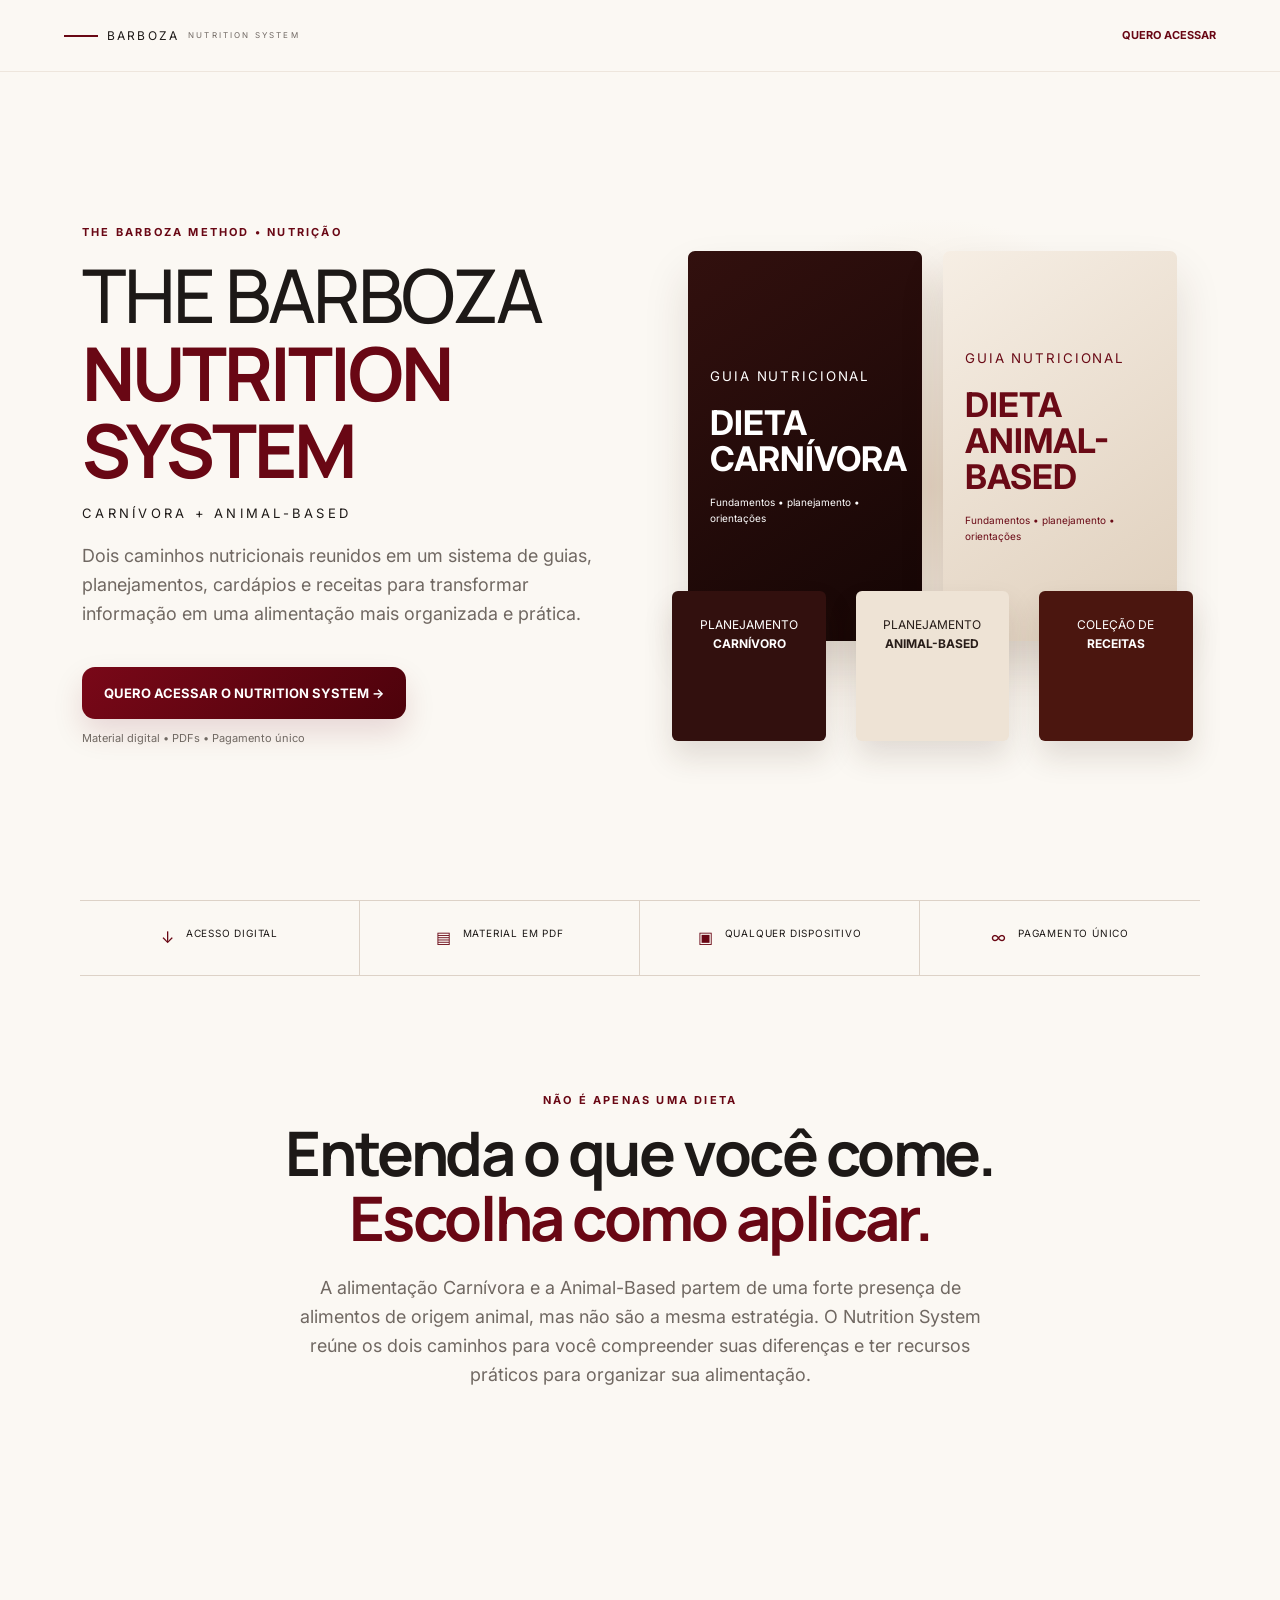
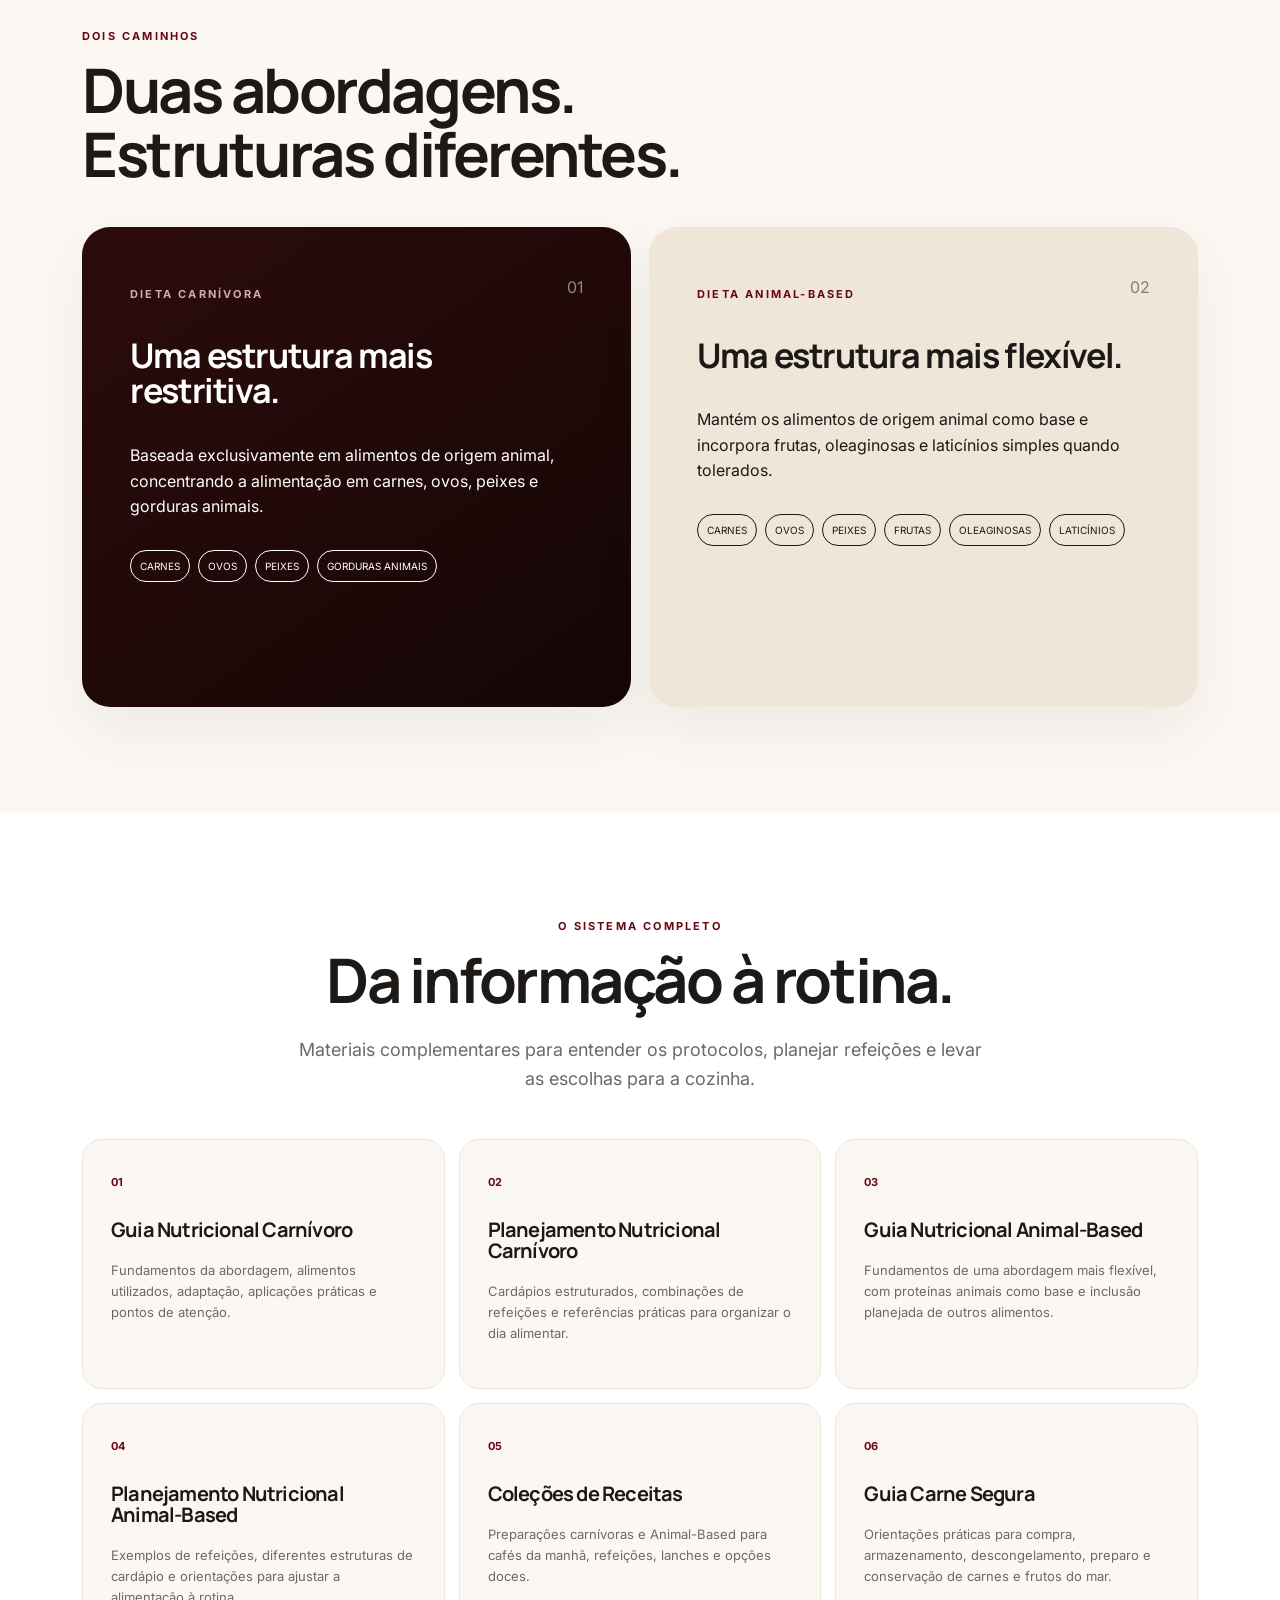
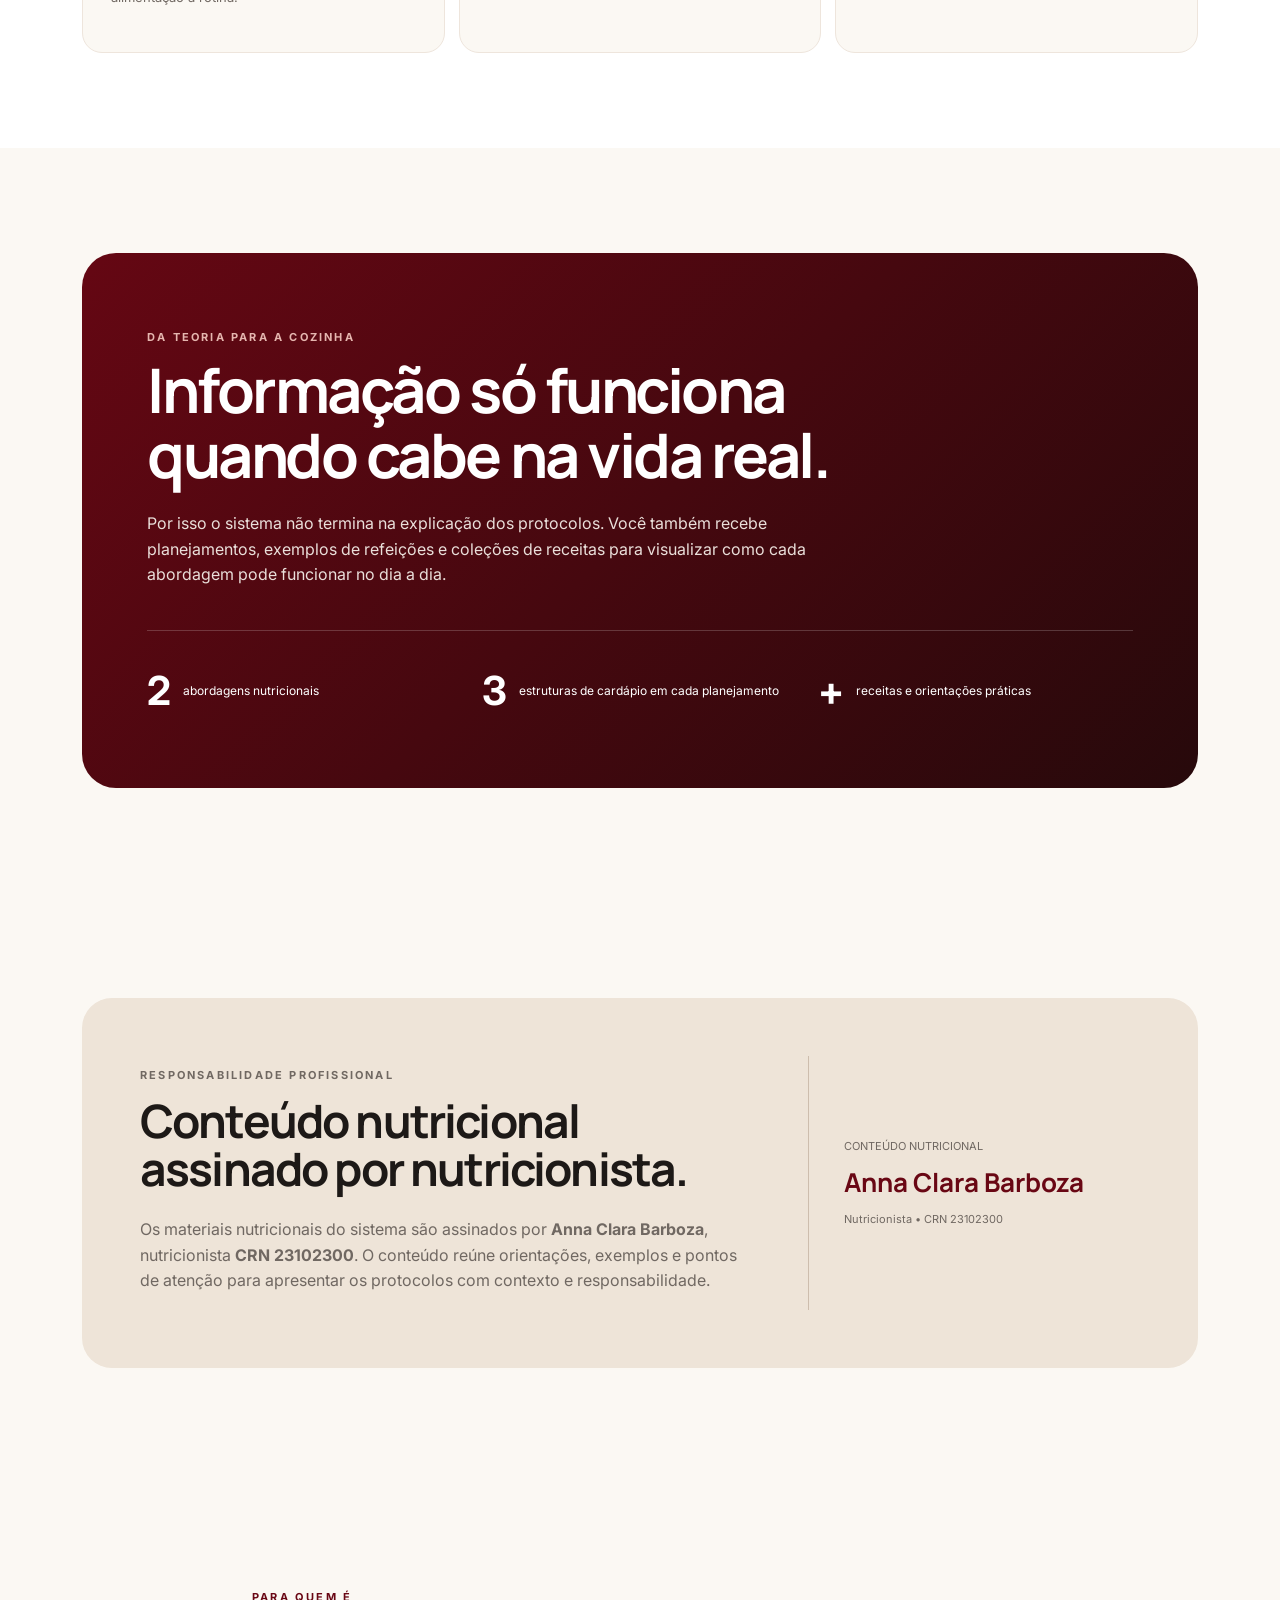
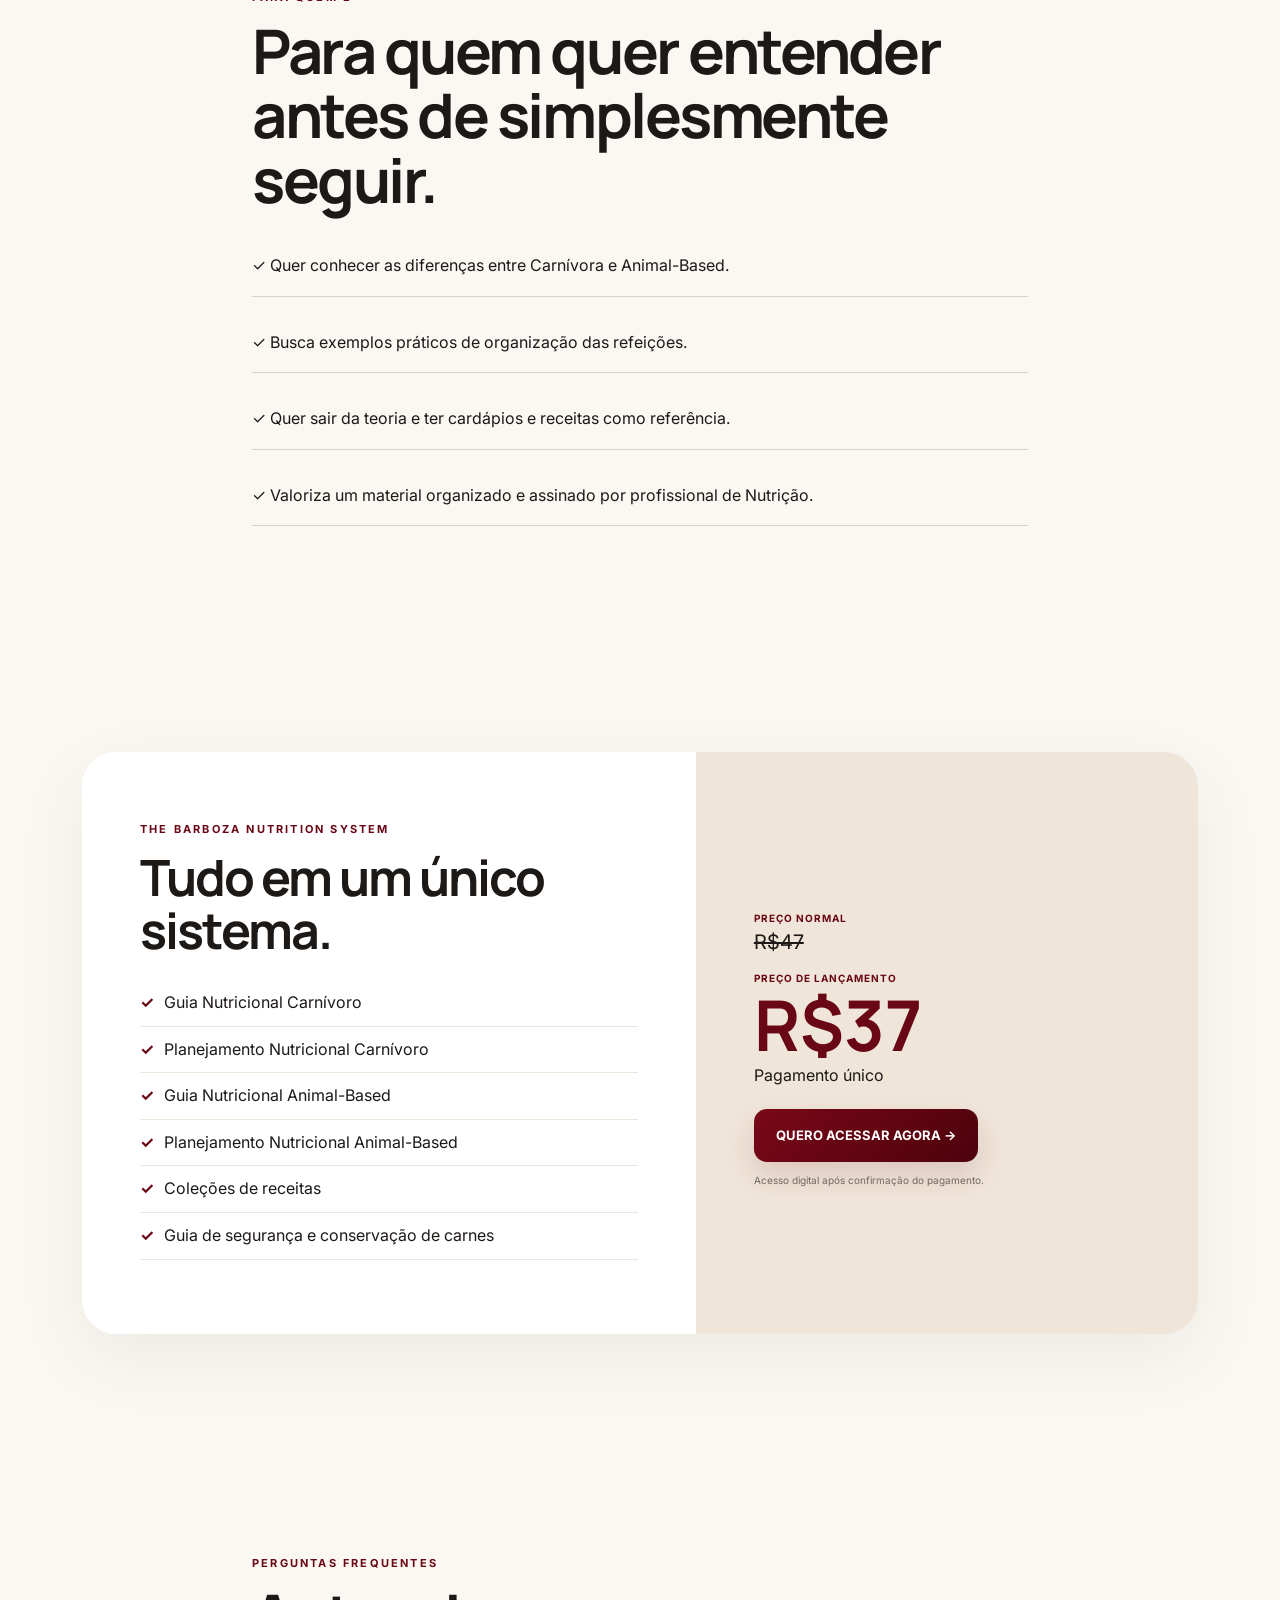
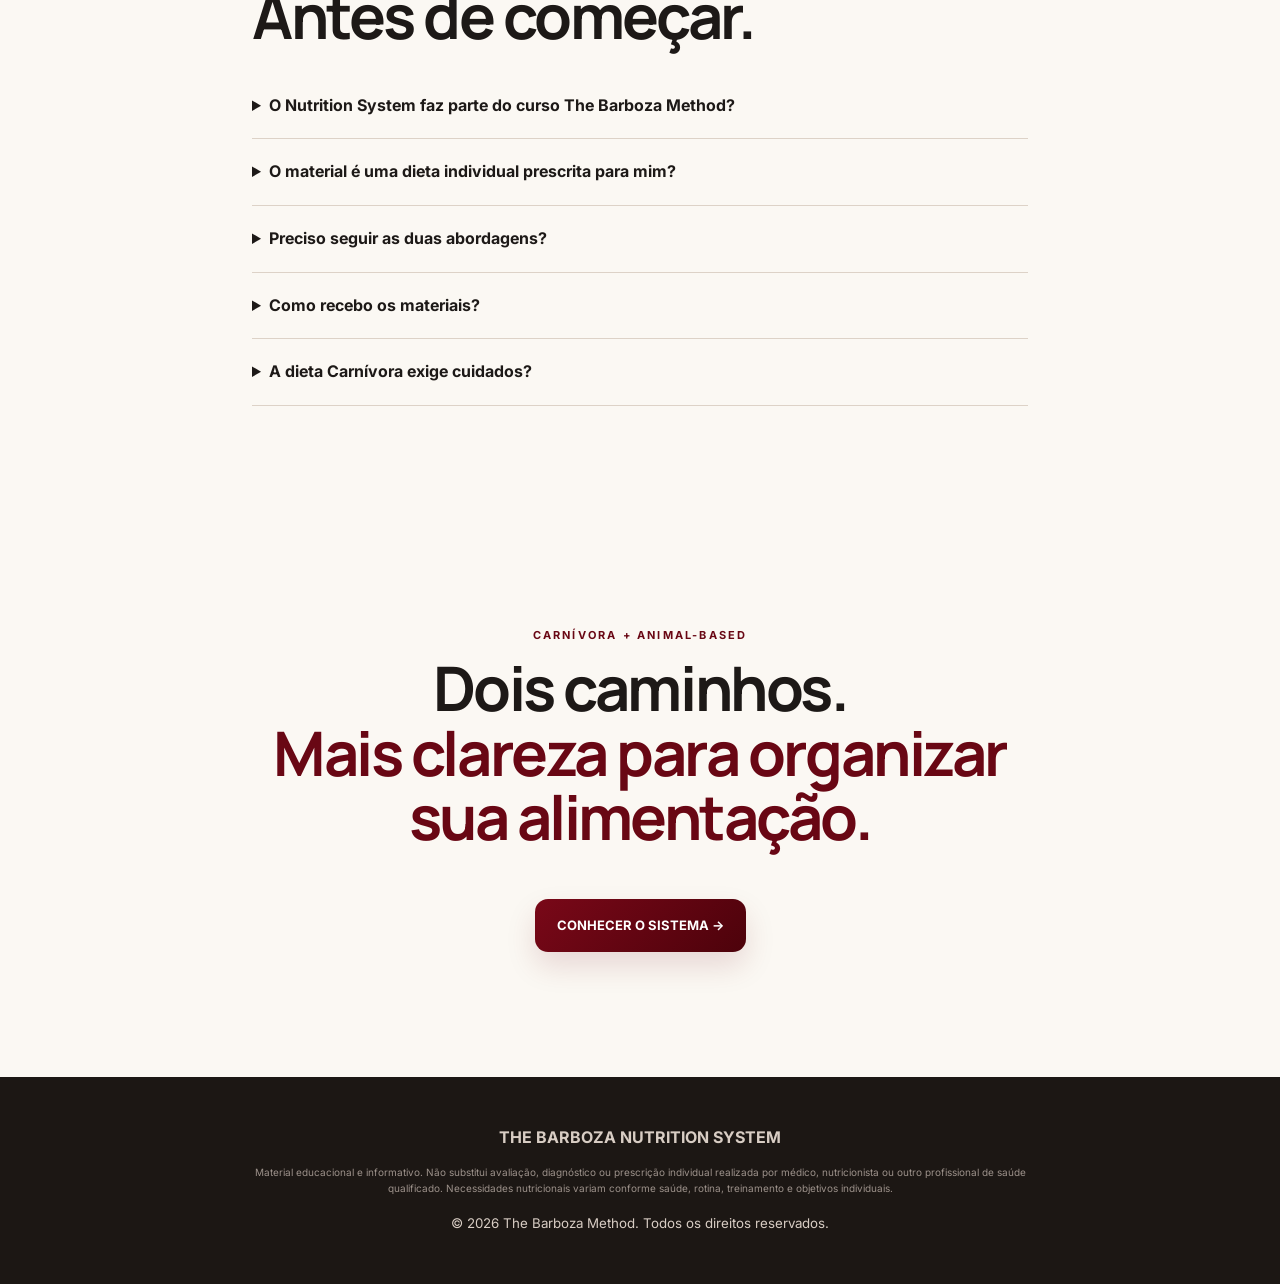
==== index.html @ 7236c2b3 "Add Barboza Nutrition System sales page" ====
<!doctype html>
<html lang="pt-BR">
<head>
<meta charset="utf-8"><meta name="viewport" content="width=device-width,initial-scale=1">
<title>The Barboza Nutrition System</title>
<meta name="description" content="Carnívora + Animal-Based: guias, planejamentos, cardápios e receitas.">
<link rel="preconnect" href="https://fonts.googleapis.com">
<link rel="preconnect" href="https://fonts.gstatic.com" crossorigin>
<link href="https://fonts.googleapis.com/css2?family=Inter:wght@400;500;600;700&family=Manrope:wght@500;600;700&display=swap" rel="stylesheet">
<link rel="stylesheet" href="styles.css">
</head>
<body>
<header><a href="#top" class="brand"><i></i> BARBOZA <small>NUTRITION SYSTEM</small></a><a href="#oferta" class="topcta">QUERO ACESSAR</a></header>
<main id="top">
<section class="hero wrap">
<div>
<p class="eyebrow">THE BARBOZA METHOD • NUTRIÇÃO</p>
<h1>THE BARBOZA<br><b>NUTRITION SYSTEM</b></h1>
<p class="kicker">CARNÍVORA + ANIMAL-BASED</p>
<p class="lead">Dois caminhos nutricionais reunidos em um sistema de guias, planejamentos, cardápios e receitas para transformar informação em uma alimentação mais organizada e prática.</p>
<a class="btn" href="#oferta">QUERO ACESSAR O NUTRITION SYSTEM →</a>
<p class="micro">Material digital • PDFs • Pagamento único</p>
</div>
<div class="mockup">
<div class="book carn"><small>GUIA NUTRICIONAL</small><strong>DIETA<br>CARNÍVORA</strong><em>Fundamentos • planejamento • orientações</em></div>
<div class="book animal"><small>GUIA NUTRICIONAL</small><strong>DIETA<br>ANIMAL-BASED</strong><em>Fundamentos • planejamento • orientações</em></div>
<div class="mini m1">PLANEJAMENTO<br><b>CARNÍVORO</b></div><div class="mini m2">PLANEJAMENTO<br><b>ANIMAL-BASED</b></div><div class="mini m3">COLEÇÃO DE<br><b>RECEITAS</b></div>
</div>
</section>
<section class="strip"><div>↓<span>ACESSO DIGITAL</span></div><div>▤<span>MATERIAL EM PDF</span></div><div>▣<span>QUALQUER DISPOSITIVO</span></div><div>∞<span>PAGAMENTO ÚNICO</span></div></section>

<section class="center narrow">
<p class="eyebrow">NÃO É APENAS UMA DIETA</p><h2>Entenda o que você come.<br><b>Escolha como aplicar.</b></h2>
<p class="lead">A alimentação Carnívora e a Animal-Based partem de uma forte presença de alimentos de origem animal, mas não são a mesma estratégia. O Nutrition System reúne os dois caminhos para você compreender suas diferenças e ter recursos práticos para organizar sua alimentação.</p>
</section>

<section class="wrap">
<p class="eyebrow">DOIS CAMINHOS</p><h2>Duas abordagens.<br>Estruturas diferentes.</h2>
<div class="paths">
<article class="card dark"><span>01</span><p class="eyebrow">DIETA CARNÍVORA</p><h3>Uma estrutura mais restritiva.</h3><p>Baseada exclusivamente em alimentos de origem animal, concentrando a alimentação em carnes, ovos, peixes e gorduras animais.</p><div class="chips"><i>Carnes</i><i>Ovos</i><i>Peixes</i><i>Gorduras animais</i></div></article>
<article class="card light"><span>02</span><p class="eyebrow">DIETA ANIMAL-BASED</p><h3>Uma estrutura mais flexível.</h3><p>Mantém os alimentos de origem animal como base e incorpora frutas, oleaginosas e laticínios simples quando tolerados.</p><div class="chips"><i>Carnes</i><i>Ovos</i><i>Peixes</i><i>Frutas</i><i>Oleaginosas</i><i>Laticínios</i></div></article>
</div>
</section>

<section class="inside">
<div class="wrap">
<div class="center"><p class="eyebrow">O SISTEMA COMPLETO</p><h2>Da informação à rotina.</h2><p class="lead">Materiais complementares para entender os protocolos, planejar refeições e levar as escolhas para a cozinha.</p></div>
<div class="grid">
<article><span>01</span><h3>Guia Nutricional Carnívoro</h3><p>Fundamentos da abordagem, alimentos utilizados, adaptação, aplicações práticas e pontos de atenção.</p></article>
<article><span>02</span><h3>Planejamento Nutricional Carnívoro</h3><p>Cardápios estruturados, combinações de refeições e referências práticas para organizar o dia alimentar.</p></article>
<article><span>03</span><h3>Guia Nutricional Animal-Based</h3><p>Fundamentos de uma abordagem mais flexível, com proteínas animais como base e inclusão planejada de outros alimentos.</p></article>
<article><span>04</span><h3>Planejamento Nutricional Animal-Based</h3><p>Exemplos de refeições, diferentes estruturas de cardápio e orientações para ajustar a alimentação à rotina.</p></article>
<article><span>05</span><h3>Coleções de Receitas</h3><p>Preparações carnívoras e Animal-Based para cafés da manhã, refeições, lanches e opções doces.</p></article>
<article><span>06</span><h3>Guia Carne Segura</h3><p>Orientações práticas para compra, armazenamento, descongelamento, preparo e conservação de carnes e frutos do mar.</p></article>
</div></div></section>

<section class="wrap"><div class="wine">
<p class="eyebrow">DA TEORIA PARA A COZINHA</p><h2>Informação só funciona<br>quando cabe na vida real.</h2>
<p>Por isso o sistema não termina na explicação dos protocolos. Você também recebe planejamentos, exemplos de refeições e coleções de receitas para visualizar como cada abordagem pode funcionar no dia a dia.</p>
<div class="stats"><div><b>2</b><span>abordagens nutricionais</span></div><div><b>3</b><span>estruturas de cardápio em cada planejamento</span></div><div><b>+</b><span>receitas e orientações práticas</span></div></div>
</div></section>

<section class="wrap"><div class="pro">
<div><p class="eyebrow">RESPONSABILIDADE PROFISSIONAL</p><h2>Conteúdo nutricional assinado por nutricionista.</h2><p>Os materiais nutricionais do sistema são assinados por <b>Anna Clara Barboza</b>, nutricionista <b>CRN 23102300</b>. O conteúdo reúne orientações, exemplos e pontos de atenção para apresentar os protocolos com contexto e responsabilidade.</p></div>
<div class="sig"><small>CONTEÚDO NUTRICIONAL</small><strong>Anna Clara Barboza</strong><span>Nutricionista • CRN 23102300</span></div>
</div></section>

<section class="narrow">
<p class="eyebrow">PARA QUEM É</p><h2>Para quem quer entender antes de simplesmente seguir.</h2>
<div class="checks"><p>✓ Quer conhecer as diferenças entre Carnívora e Animal-Based.</p><p>✓ Busca exemplos práticos de organização das refeições.</p><p>✓ Quer sair da teoria e ter cardápios e receitas como referência.</p><p>✓ Valoriza um material organizado e assinado por profissional de Nutrição.</p></div>
</section>

<section class="wrap" id="oferta"><div class="offer">
<div><p class="eyebrow">THE BARBOZA NUTRITION SYSTEM</p><h2>Tudo em um único sistema.</h2><ul><li>Guia Nutricional Carnívoro</li><li>Planejamento Nutricional Carnívoro</li><li>Guia Nutricional Animal-Based</li><li>Planejamento Nutricional Animal-Based</li><li>Coleções de receitas</li><li>Guia de segurança e conservação de carnes</li></ul></div>
<div class="price"><small>PREÇO NORMAL</small><del>R$47</del><small>PREÇO DE LANÇAMENTO</small><strong>R$37</strong><span>Pagamento único</span><a class="btn checkout" href="#">QUERO ACESSAR AGORA →</a><em>Acesso digital após confirmação do pagamento.</em></div>
</div></section>

<section class="narrow faq">
<p class="eyebrow">PERGUNTAS FREQUENTES</p><h2>Antes de começar.</h2>
<details><summary>O Nutrition System faz parte do curso The Barboza Method?</summary><p>Não. O The Barboza Nutrition System é um produto digital independente dos cursos de luta do The Barboza Method.</p></details>
<details><summary>O material é uma dieta individual prescrita para mim?</summary><p>Não. Os materiais têm finalidade educacional e informativa. Necessidades de energia, macronutrientes e alimentos devem ser individualizadas conforme saúde, rotina, treinamento e objetivos.</p></details>
<details><summary>Preciso seguir as duas abordagens?</summary><p>Não. O sistema apresenta dois caminhos diferentes para que você compreenda como cada abordagem é estruturada. A escolha e os ajustes devem considerar suas necessidades individuais e, quando indicado, acompanhamento profissional.</p></details>
<details><summary>Como recebo os materiais?</summary><p>O produto é digital. Após a confirmação da compra, o acesso é liberado pela plataforma Hotmart.</p></details>
<details><summary>A dieta Carnívora exige cuidados?</summary><p>Sim. É uma abordagem altamente restritiva e o próprio material destaca que a evidência sobre benefícios de longo prazo é limitada. Acompanhamento profissional é recomendado para avaliar adequação e monitoramento individual.</p></details>
</section>

<section class="narrow center final"><p class="eyebrow">CARNÍVORA + ANIMAL-BASED</p><h2>Dois caminhos.<br><b>Mais clareza para organizar sua alimentação.</b></h2><a class="btn" href="#oferta">CONHECER O SISTEMA →</a></section>
</main>
<footer><strong>THE BARBOZA NUTRITION SYSTEM</strong><p>Material educacional e informativo. Não substitui avaliação, diagnóstico ou prescrição individual realizada por médico, nutricionista ou outro profissional de saúde qualificado. Necessidades nutricionais variam conforme saúde, rotina, treinamento e objetivos individuais.</p><small>© 2026 The Barboza Method. Todos os direitos reservados.</small></footer>
<div class="sticky"><div><small>LANÇAMENTO</small><b>R$37</b></div><a class="checkout" href="#">QUERO ACESSAR</a></div>
<script src="script.js"></script>
</body></html>
---- styles.css ----
*{box-sizing:border-box}html{scroll-behavior:smooth}:root{--wine:#690714;--ink:#1d1917;--muted:#706862;--paper:#fbf8f3;--cream:#f0e7dc;--line:#ddd2c7}body{margin:0;background:var(--paper);color:var(--ink);font-family:Inter,Arial,sans-serif;line-height:1.6}a{text-decoration:none;color:inherit}header{height:72px;padding:0 5vw;display:flex;align-items:center;justify-content:space-between;position:sticky;top:0;z-index:20;background:#fbf8f3e8;backdrop-filter:blur(16px);border-bottom:1px solid #eee6dd}.brand{display:flex;gap:9px;align-items:center;font-size:12px;letter-spacing:.18em}.brand i{width:34px;height:2px;background:var(--wine)}.brand small{font-size:8px;color:var(--muted)}.topcta{font-size:11px;font-weight:700;color:var(--wine)}.wrap,.narrow{max-width:1200px;margin:auto;padding:105px 42px}.narrow{max-width:860px}.hero{min-height:calc(100vh - 72px);display:grid;grid-template-columns:1fr 1fr;gap:54px;align-items:center;padding-top:65px;padding-bottom:65px}.eyebrow{font-size:11px;letter-spacing:.2em;font-weight:700;color:var(--wine)}h1,h2,h3{font-family:Manrope,sans-serif;letter-spacing:-.04em;line-height:1.05}h1{font-size:clamp(48px,5.8vw,82px);font-weight:500;margin:14px 0}h1 b,h2 b{color:var(--wine)}h2{font-size:clamp(38px,4.8vw,64px);margin:12px 0 24px}h3{font-size:34px}.kicker{letter-spacing:.25em;font-size:13px}.lead{font-size:18px;color:var(--muted);max-width:700px}.btn{display:inline-block;background:linear-gradient(135deg,#790818,#4d020b);color:#fff;padding:16px 22px;border-radius:13px;font-weight:700;font-size:13px;margin-top:20px;box-shadow:0 14px 30px #69071422}.micro{font-size:11px;color:var(--muted)}.mockup{height:580px;position:relative;background:radial-gradient(circle,#e9d9c7 0,transparent 68%)}.book{position:absolute;top:55px;width:44%;height:390px;border-radius:7px;padding:32px 22px;box-shadow:0 25px 45px #3d251a22;display:flex;flex-direction:column;justify-content:center}.book small{letter-spacing:.14em}.book strong{font-size:34px;line-height:1.05;margin:18px 0}.book em{font-style:normal;font-size:10px}.carn{left:4%;background:linear-gradient(145deg,#32100e,#150605);color:#fff}.animal{right:4%;background:linear-gradient(145deg,#f6eee4,#dfcfbc);color:#6a0a16}.mini{position:absolute;bottom:35px;width:29%;height:150px;border-radius:6px;padding:24px 14px;text-align:center;font-size:12px;box-shadow:0 16px 30px #3d251a22}.m1{left:1%;background:#32100e;color:#fff}.m2{left:35.5%;background:#eee3d5;color:#281d19}.m3{right:1%;background:#4b160f;color:#fff}.strip{max-width:1120px;margin:auto;border-top:1px solid var(--line);border-bottom:1px solid var(--line);display:grid;grid-template-columns:repeat(4,1fr)}.strip div{padding:24px;display:flex;justify-content:center;gap:12px;color:var(--wine);border-right:1px solid var(--line)}.strip div:last-child{border:0}.strip span{font-size:10px;letter-spacing:.08em;color:var(--ink)}.center{text-align:center}.center .lead{margin-left:auto;margin-right:auto}.paths{display:grid;grid-template-columns:1fr 1fr;gap:18px;margin-top:40px}.card{min-height:480px;border-radius:28px;padding:48px;box-shadow:0 24px 60px #3d251a12}.card>span{float:right;opacity:.5}.dark{background:linear-gradient(145deg,#2c0c0b,#150606);color:#fff}.dark .eyebrow{color:#d7aaa6}.light{background:#efe5d8}.chips{display:flex;flex-wrap:wrap;gap:8px;margin-top:30px}.chips i{font-style:normal;font-size:10px;text-transform:uppercase;border:1px solid currentColor;border-radius:99px;padding:7px 9px}.inside{background:#fff}.inside .wrap{padding-top:95px;padding-bottom:95px}.grid{display:grid;grid-template-columns:repeat(3,1fr);gap:14px;margin-top:45px}.grid article{background:var(--paper);border:1px solid #eee5dc;border-radius:20px;padding:28px;min-height:250px}.grid article span{font-size:11px;color:var(--wine);font-weight:700}.grid h3{font-size:20px;margin-top:26px}.grid p{font-size:13px;color:var(--muted)}.wine{background:linear-gradient(135deg,#650713,#27090b);color:#fff;border-radius:34px;padding:65px}.wine .eyebrow{color:#e5b6af}.wine p{color:#eadfda;max-width:700px}.stats{display:grid;grid-template-columns:repeat(3,1fr);border-top:1px solid #ffffff30;margin-top:42px;padding-top:28px;gap:20px}.stats div{display:flex;align-items:center;gap:12px}.stats b{font-size:40px}.stats span{font-size:12px}.pro{background:#eee4d8;border-radius:30px;padding:58px;display:grid;grid-template-columns:1.3fr .7fr;gap:50px}.pro h2{font-size:46px}.pro p{color:var(--muted)}.sig{border-left:1px solid #cdbdad;padding-left:35px;display:flex;flex-direction:column;justify-content:center}.sig small,.sig span{font-size:11px;color:var(--muted)}.sig strong{font-family:Manrope;font-size:26px;color:var(--wine);margin:7px 0}.checks p{padding:17px 0;border-bottom:1px solid var(--line)}.offer{display:grid;grid-template-columns:1.1fr .9fr;background:#fff;border-radius:34px;overflow:hidden;box-shadow:0 24px 70px #3d251a12}.offer>div{padding:58px}.offer h2{font-size:50px}.offer ul{padding:0;list-style:none}.offer li{padding:10px 0;border-bottom:1px solid #eee5dc}.offer li:before{content:'✓';color:var(--wine);font-weight:700;margin-right:10px}.price{background:#efe5d8;display:flex;flex-direction:column;align-items:flex-start;justify-content:center}.price small{font-size:10px;letter-spacing:.1em;color:var(--wine);font-weight:700;margin-top:12px}.price del{font-size:20px}.price strong{font-family:Manrope;font-size:70px;color:var(--wine);line-height:1.1}.price em{font-size:10px;color:var(--muted);font-style:normal;margin-top:10px}.faq details{padding:20px 0;border-bottom:1px solid var(--line)}.faq summary{font-weight:700;cursor:pointer}.faq details p{color:var(--muted)}.final{padding-bottom:125px}.final .btn{margin-top:25px}footer{background:#1c1714;color:#d8cdc4;padding:48px 7vw;text-align:center}footer p{font-size:10px;max-width:800px;margin:14px auto;color:#9c918a}.sticky{display:none;position:fixed;left:10px;right:10px;bottom:10px;background:#fff;border:1px solid var(--line);border-radius:15px;padding:10px 12px;z-index:30;box-shadow:0 12px 35px #0002;align-items:center;justify-content:space-between}.sticky div{display:flex;flex-direction:column;line-height:1.1}.sticky small{font-size:8px;color:var(--wine)}.sticky b{font-size:20px}.sticky a{background:var(--wine);color:#fff;padding:11px 14px;border-radius:10px;font-size:11px;font-weight:700}@media(max-width:850px){.wrap,.narrow{padding:75px 22px}.hero,.paths,.offer,.pro{grid-template-columns:1fr}.hero{text-align:center}.mockup{max-width:620px;width:100%;margin:auto}.grid{grid-template-columns:1fr 1fr}.strip{grid-template-columns:1fr 1fr}.strip div:nth-child(2){border-right:0}.sig{border-left:0;border-top:1px solid #cdbdad;padding:25px 0 0}.sticky{display:flex}.topcta{display:none}}@media(max-width:560px){.brand small{display:none}.hero{padding-top:45px}.mockup{height:450px}.book{height:300px;padding:20px 12px}.book strong{font-size:24px}.mini{height:120px;padding:18px 8px;font-size:9px}.grid{grid-template-columns:1fr}.wine,.pro,.offer>div,.card{padding:34px 24px}.stats{grid-template-columns:1fr}.pro h2,.offer h2{font-size:37px}.price strong{font-size:60px}.strip span{font-size:8px}}
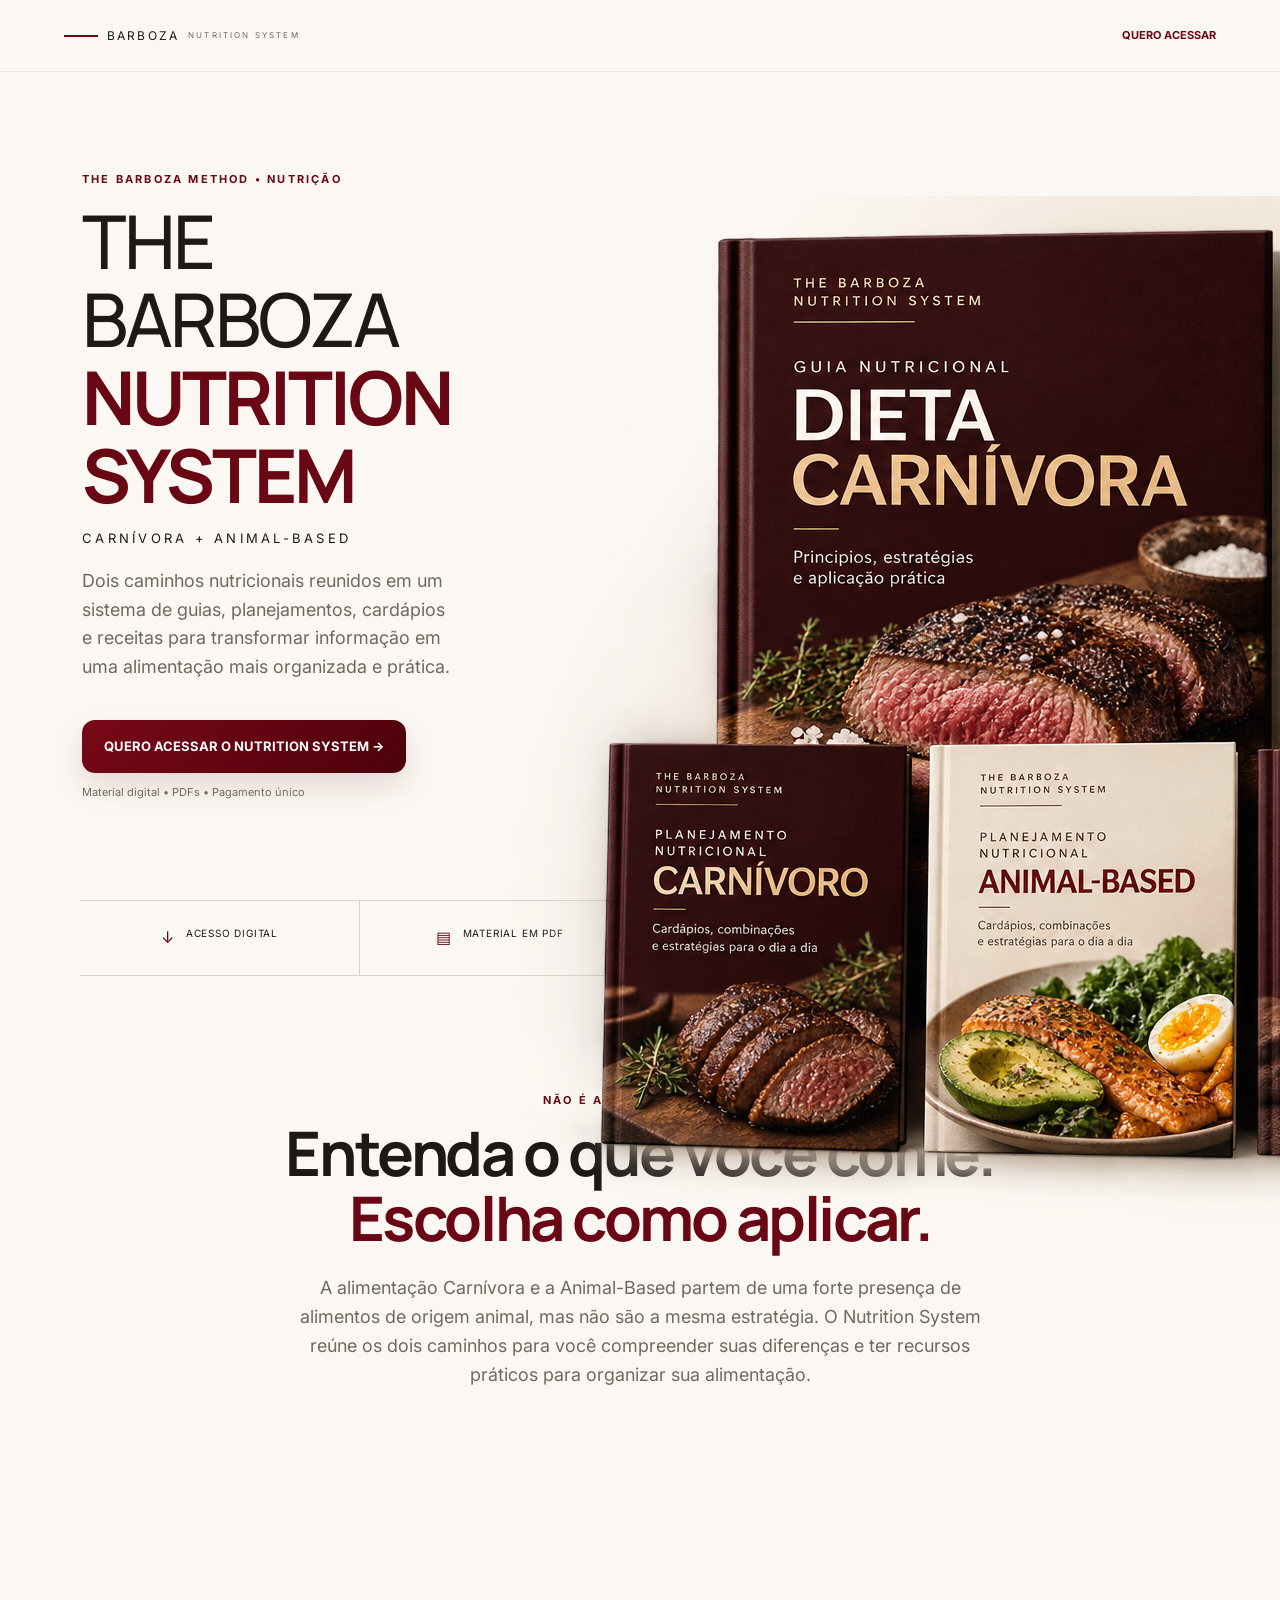
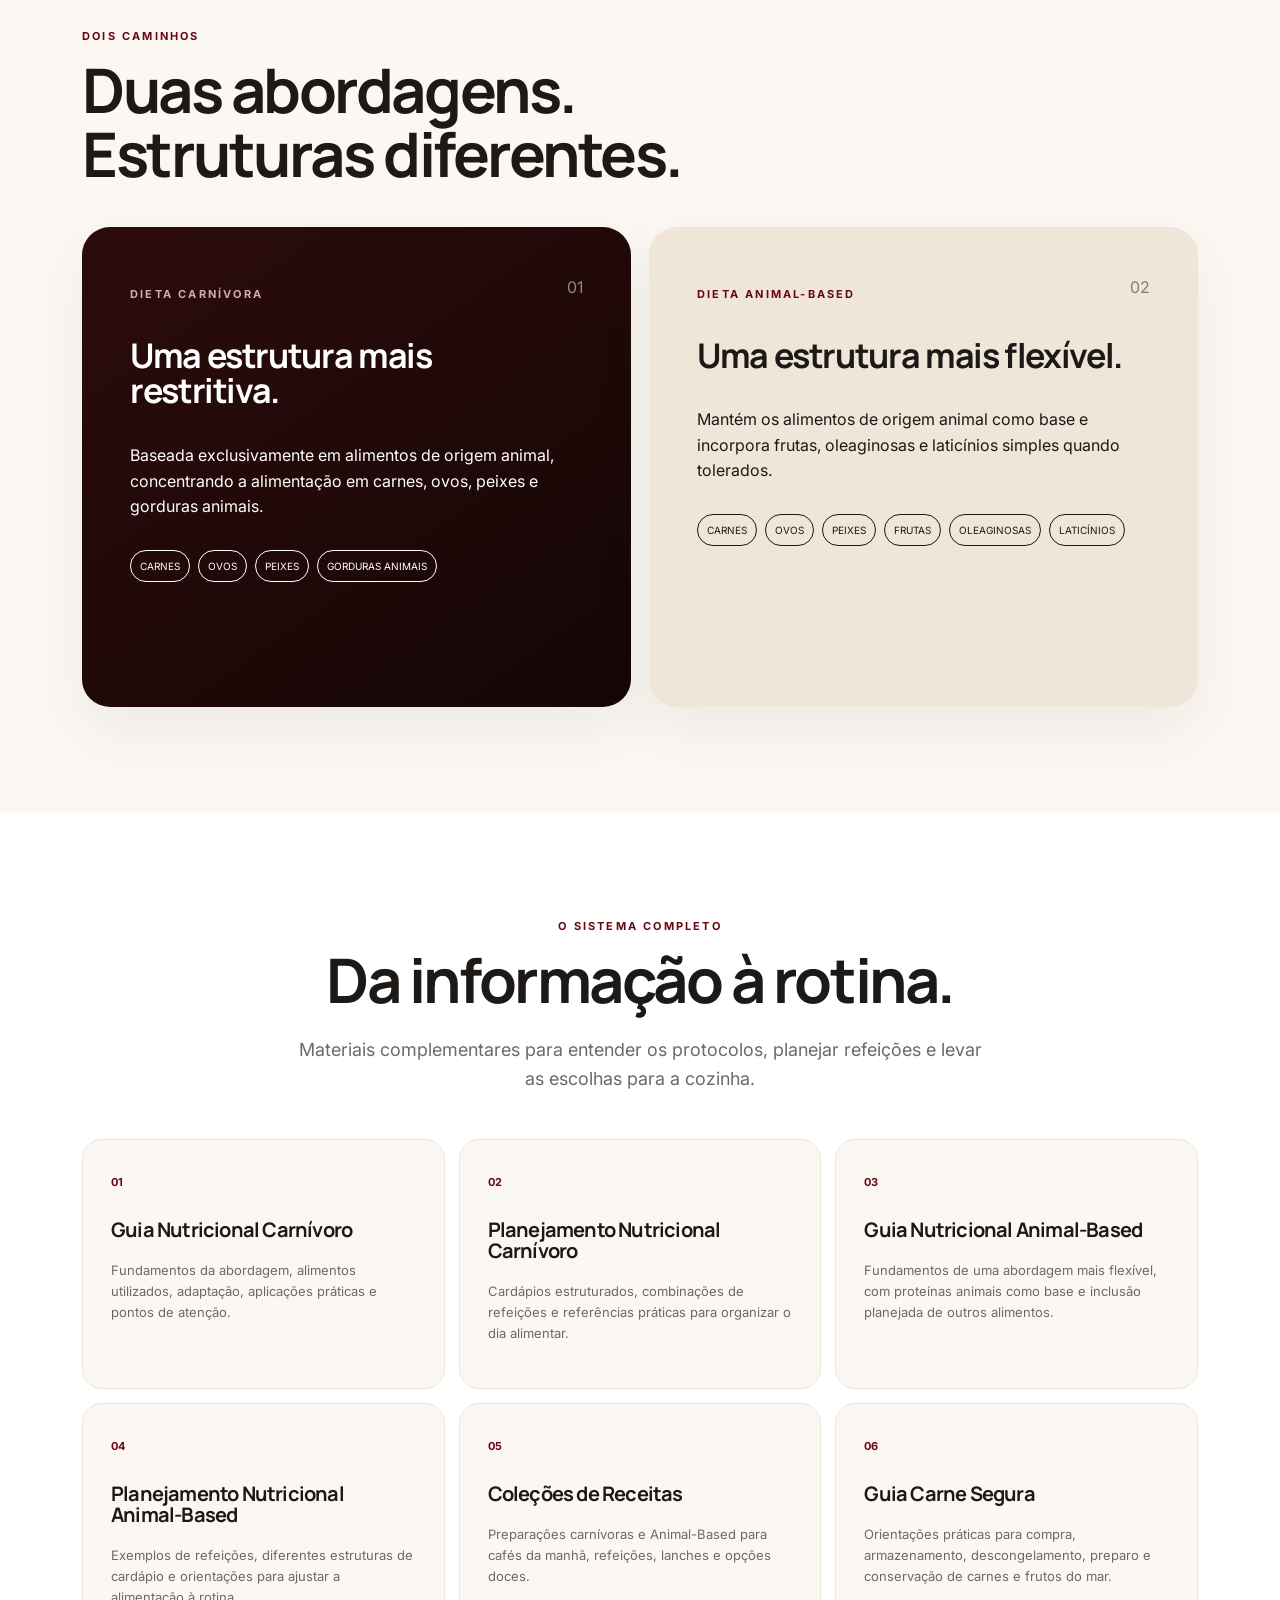
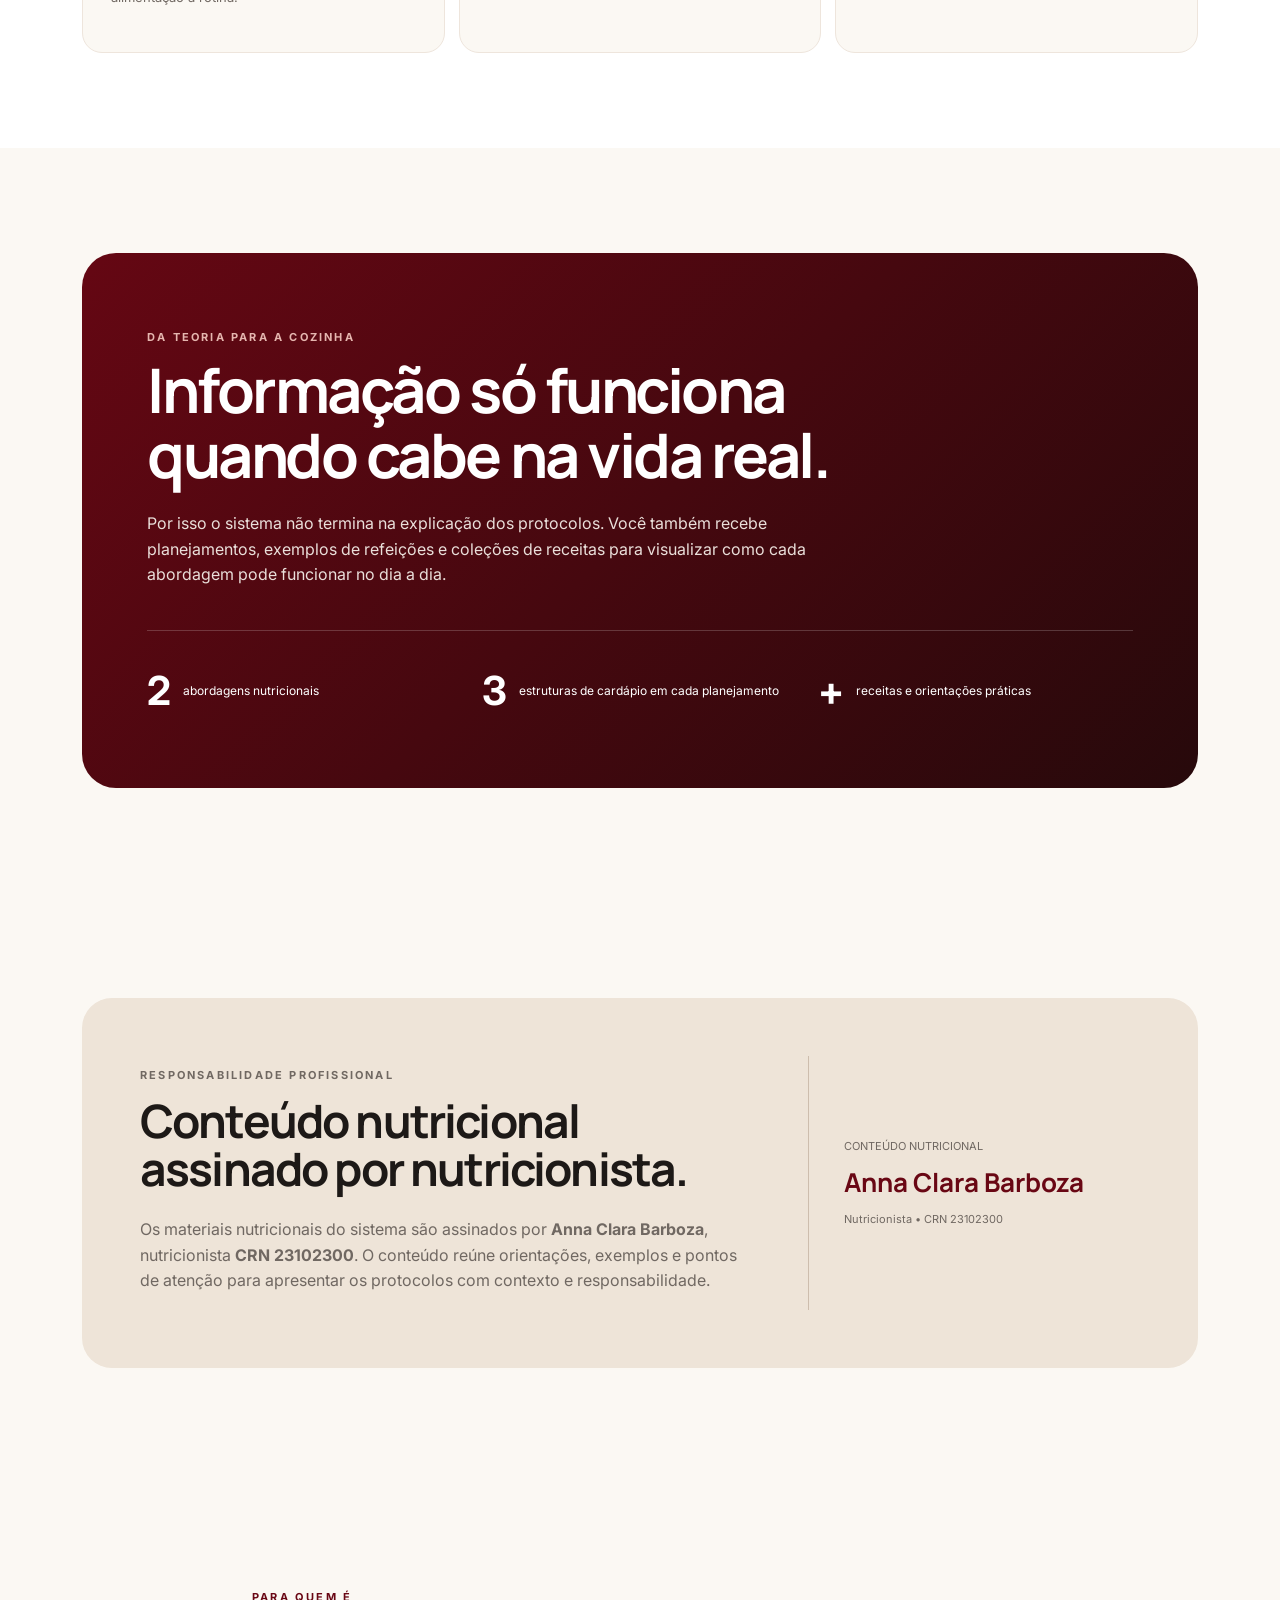
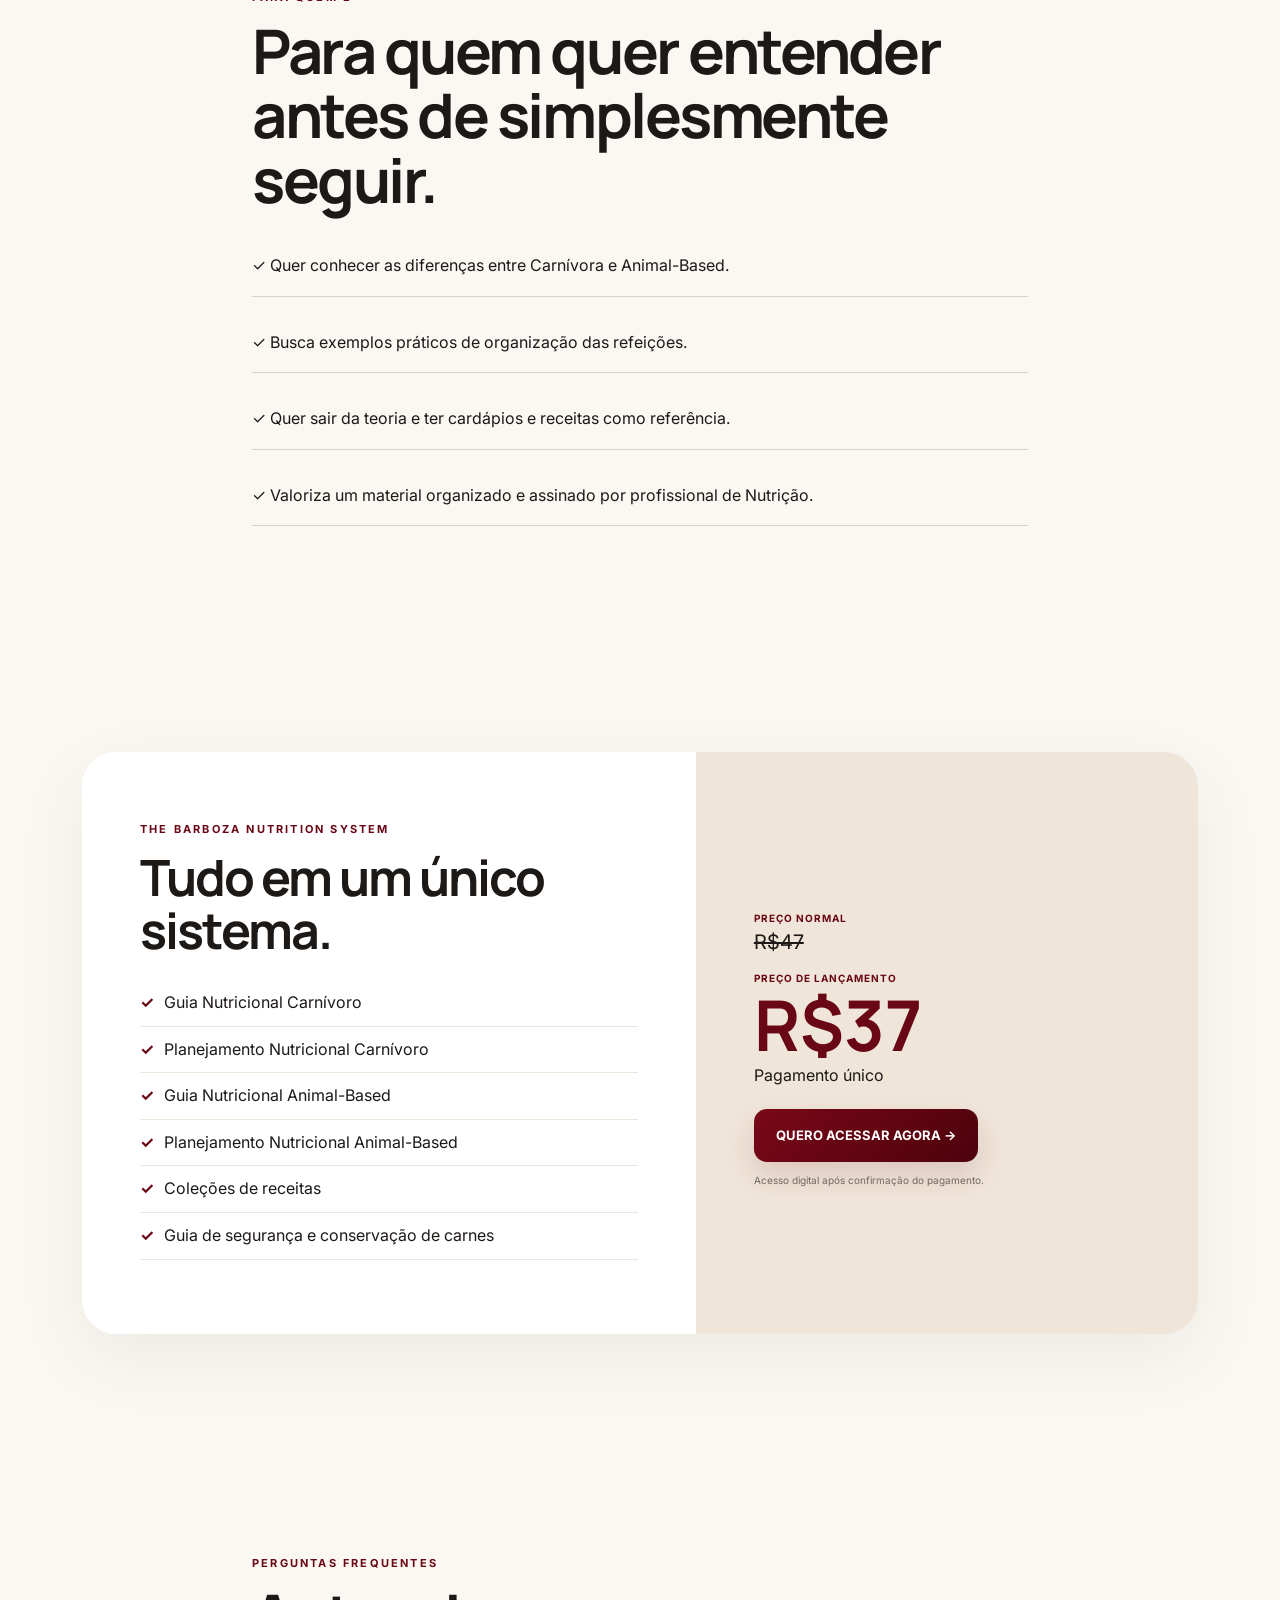
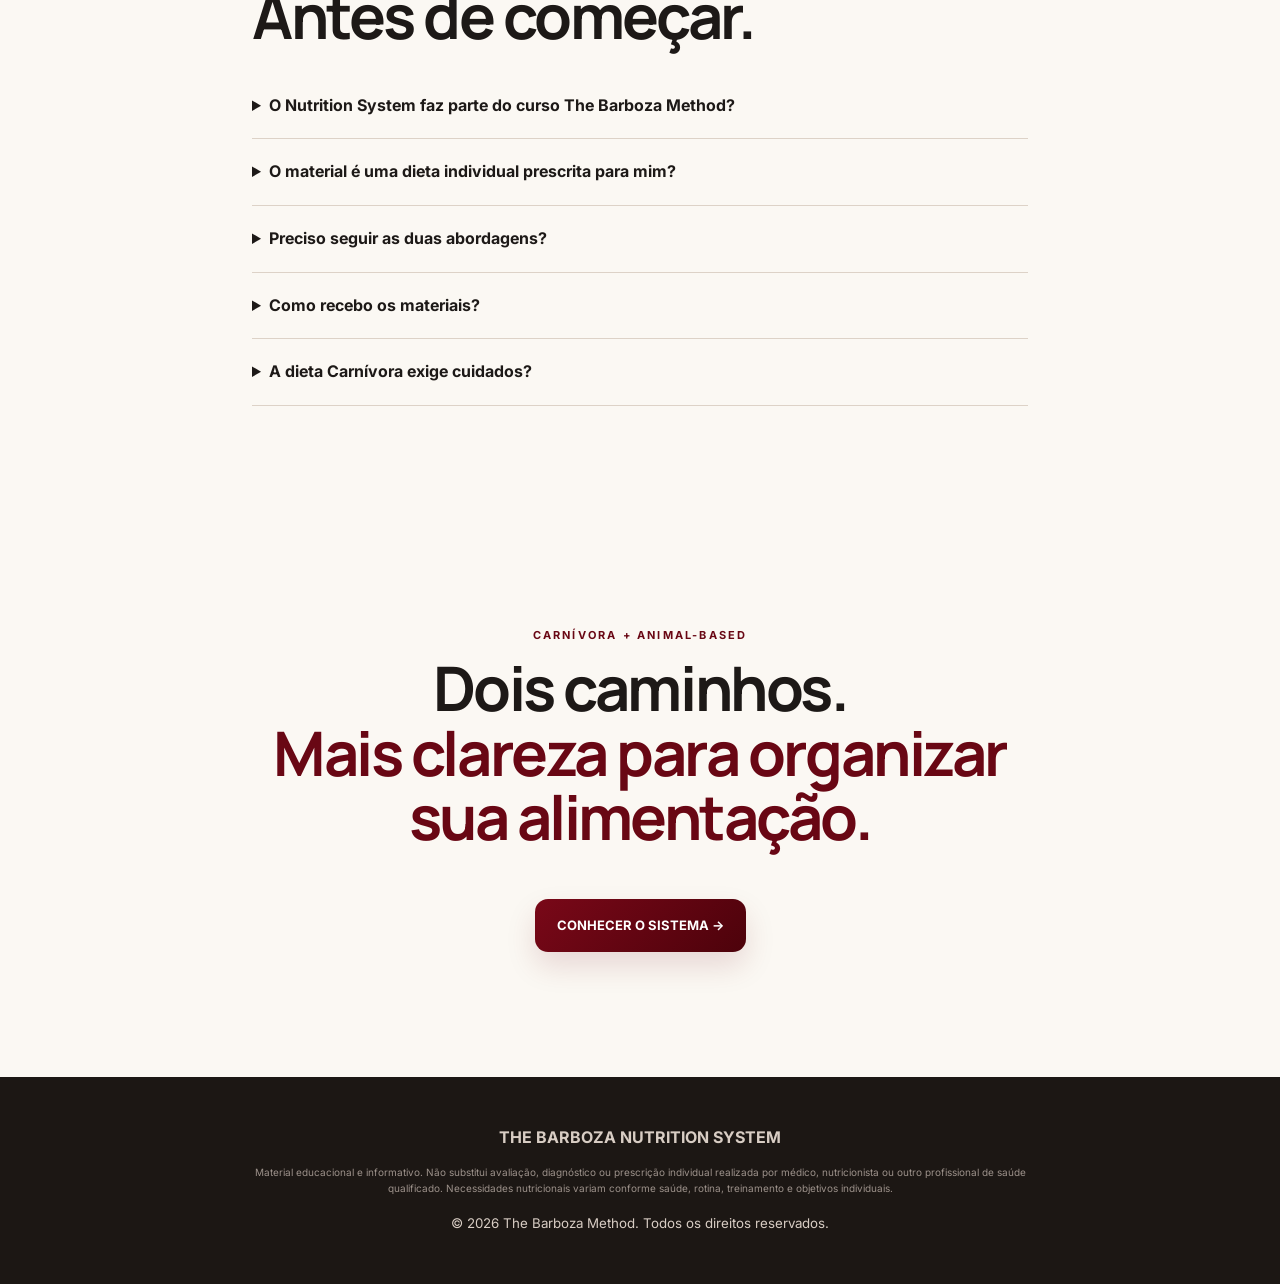
==== commit 9f4a560b: "Replace hero books with product mockup" ====
--- a/index.html
+++ b/index.html
@@ -21,10 +21,11 @@
 <a class="btn" href="#oferta">QUERO ACESSAR O NUTRITION SYSTEM →</a>
 <p class="micro">Material digital • PDFs • Pagamento único</p>
 </div>
-<div class="mockup">
-<div class="book carn"><small>GUIA NUTRICIONAL</small><strong>DIETA<br>CARNÍVORA</strong><em>Fundamentos • planejamento • orientações</em></div>
-<div class="book animal"><small>GUIA NUTRICIONAL</small><strong>DIETA<br>ANIMAL-BASED</strong><em>Fundamentos • planejamento • orientações</em></div>
-<div class="mini m1">PLANEJAMENTO<br><b>CARNÍVORO</b></div><div class="mini m2">PLANEJAMENTO<br><b>ANIMAL-BASED</b></div><div class="mini m3">COLEÇÃO DE<br><b>RECEITAS</b></div>
+<div class="mockup product-visual">
+  <img
+    src="barboza-nutrition-system-mockup.png"
+    alt="The Barboza Nutrition System — guias e materiais de nutrição Carnívora e Animal-Based"
+  >
 </div>
 </section>
 <section class="strip"><div>↓<span>ACESSO DIGITAL</span></div><div>▤<span>MATERIAL EM PDF</span></div><div>▣<span>QUALQUER DISPOSITIVO</span></div><div>∞<span>PAGAMENTO ÚNICO</span></div></section>
@@ -89,4 +90,4 @@
 <footer><strong>THE BARBOZA NUTRITION SYSTEM</strong><p>Material educacional e informativo. Não substitui avaliação, diagnóstico ou prescrição individual realizada por médico, nutricionista ou outro profissional de saúde qualificado. Necessidades nutricionais variam conforme saúde, rotina, treinamento e objetivos individuais.</p><small>© 2026 The Barboza Method. Todos os direitos reservados.</small></footer>
 <div class="sticky"><div><small>LANÇAMENTO</small><b>R$37</b></div><a class="checkout" href="#">QUERO ACESSAR</a></div>
 <script src="script.js"></script>
-</body></html>+</body></html>
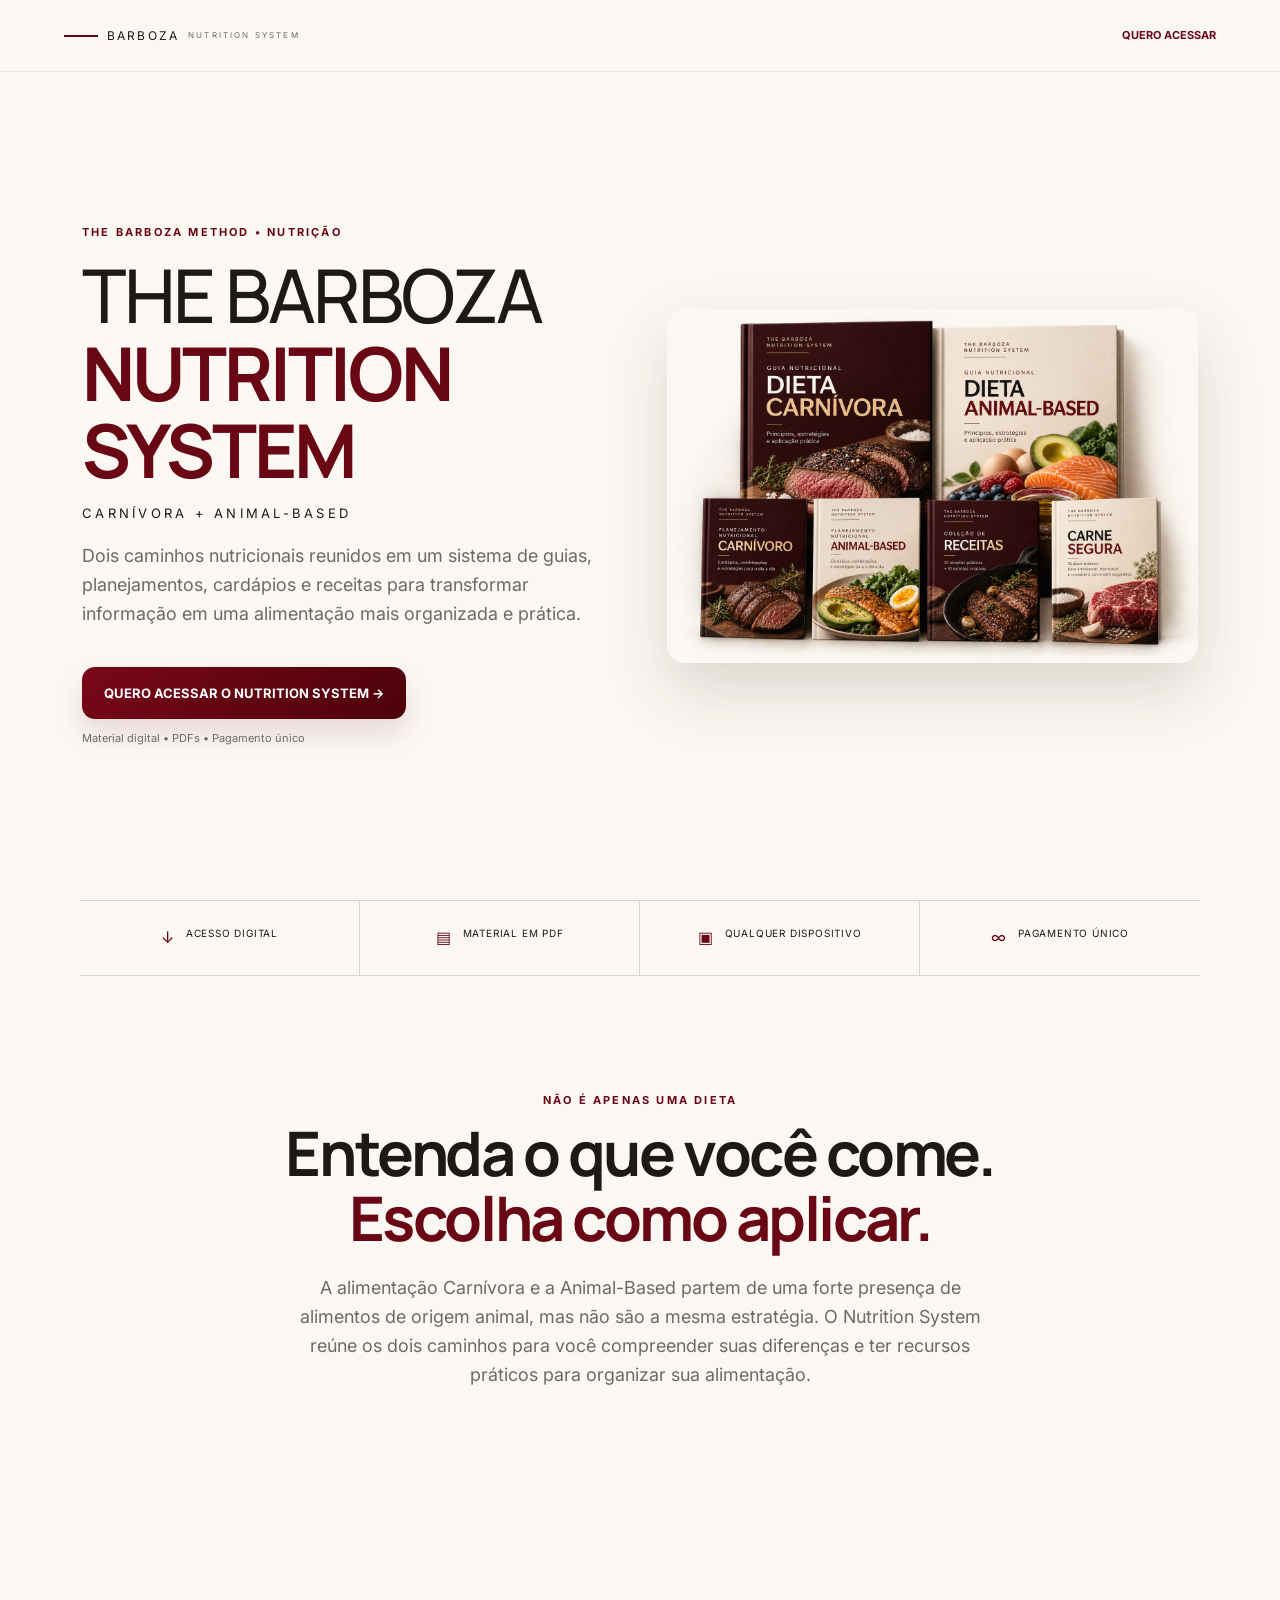
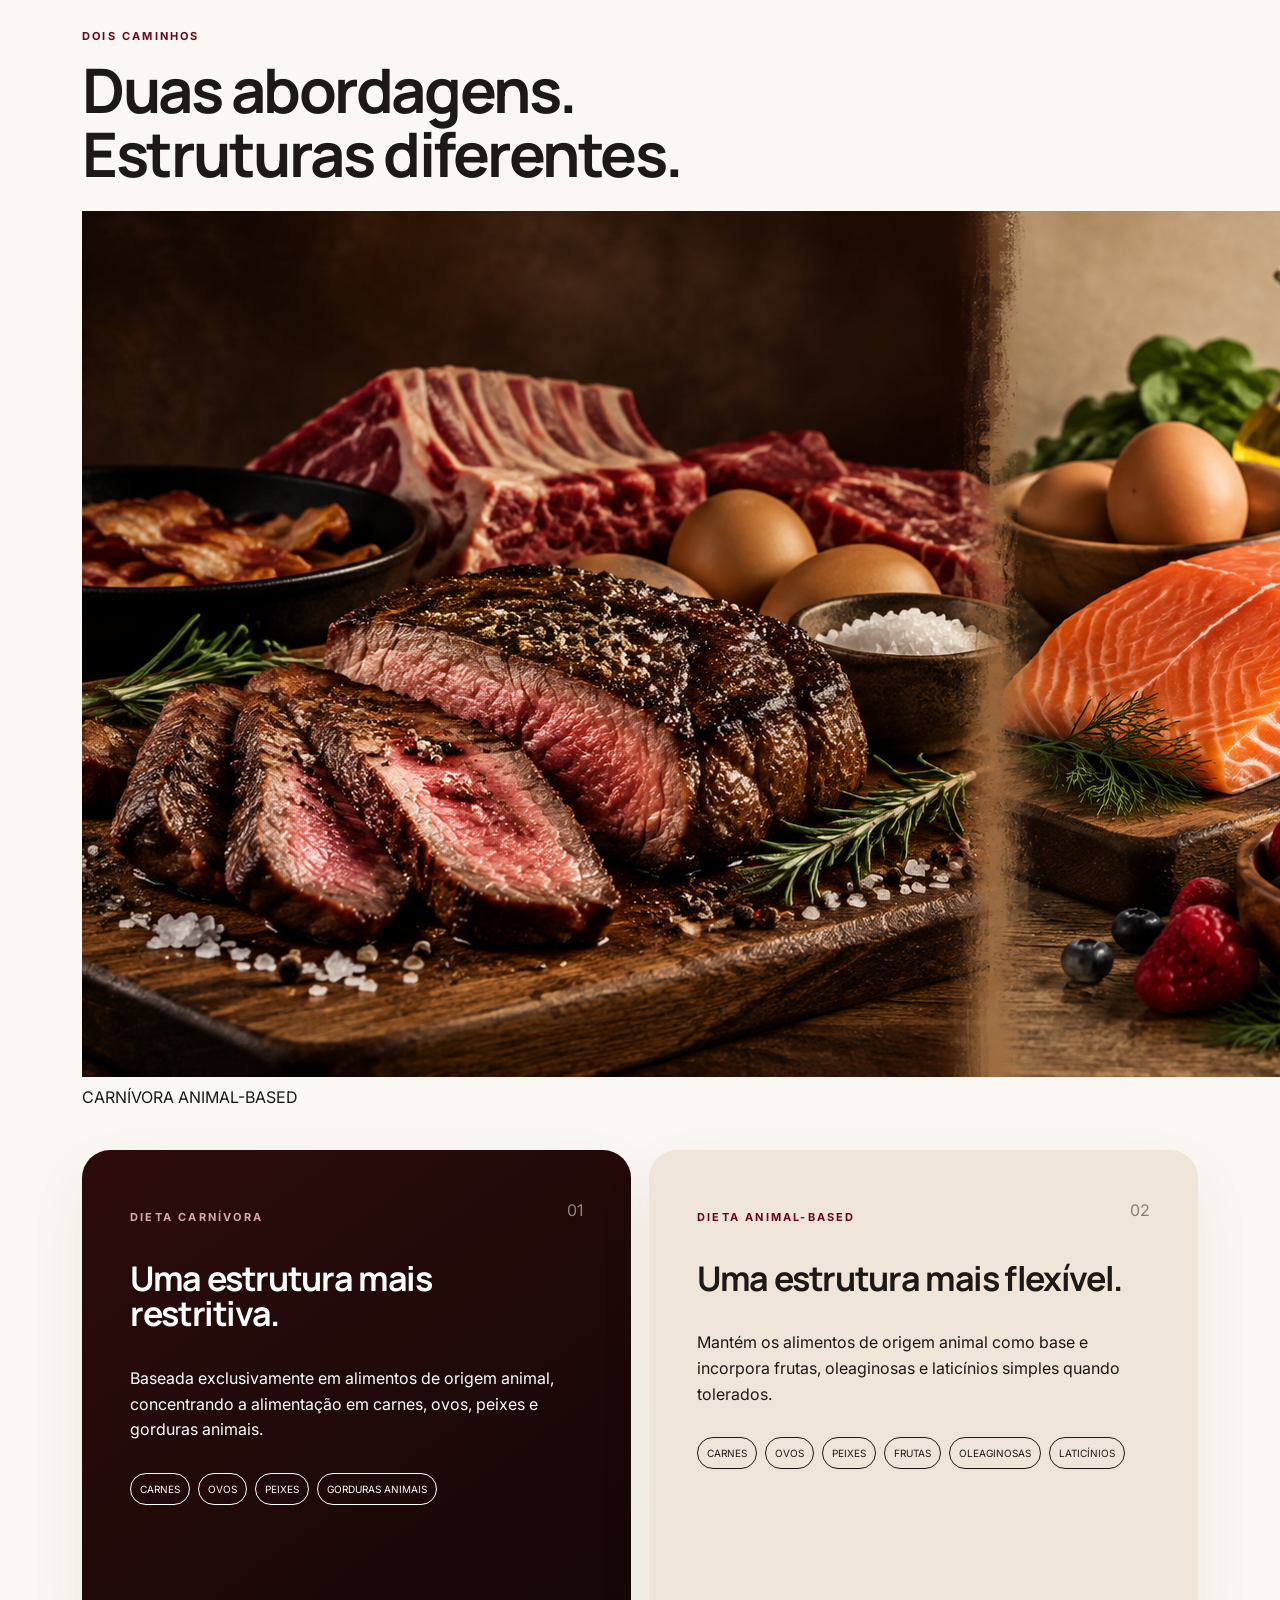
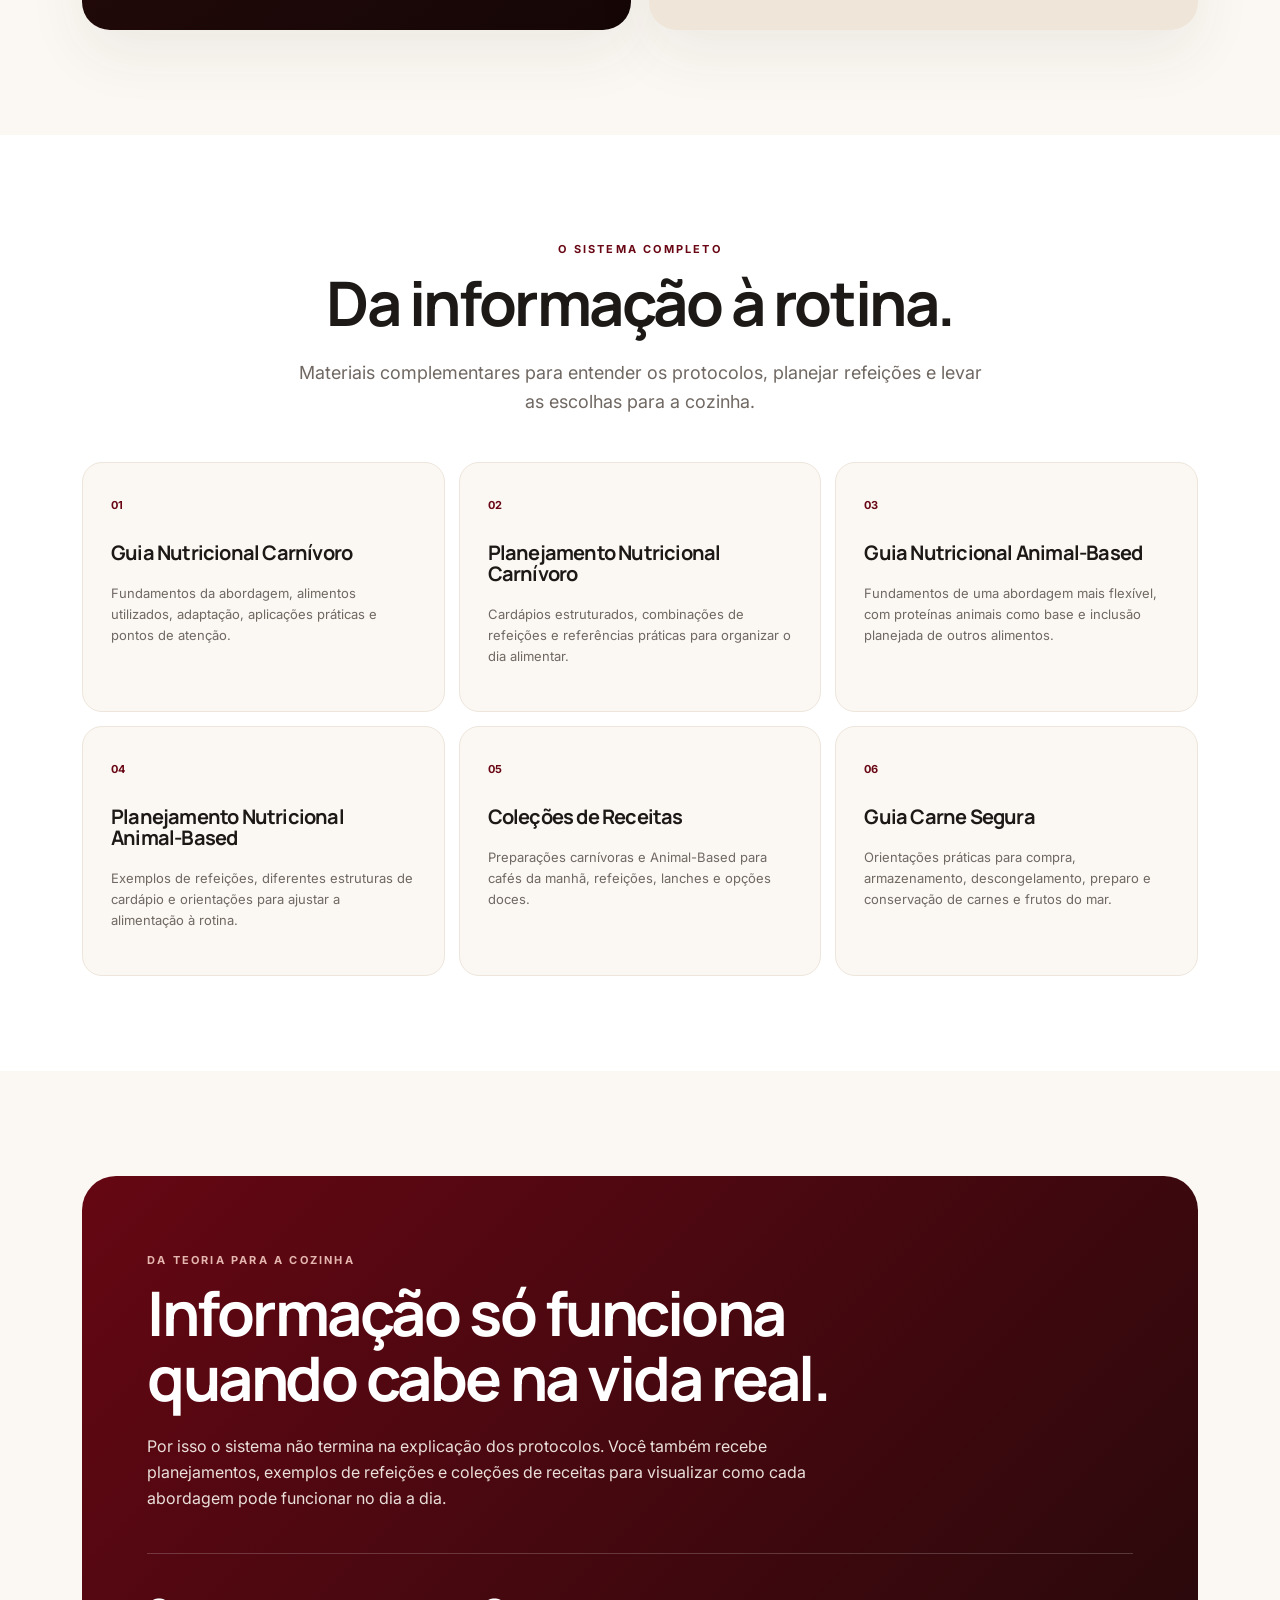
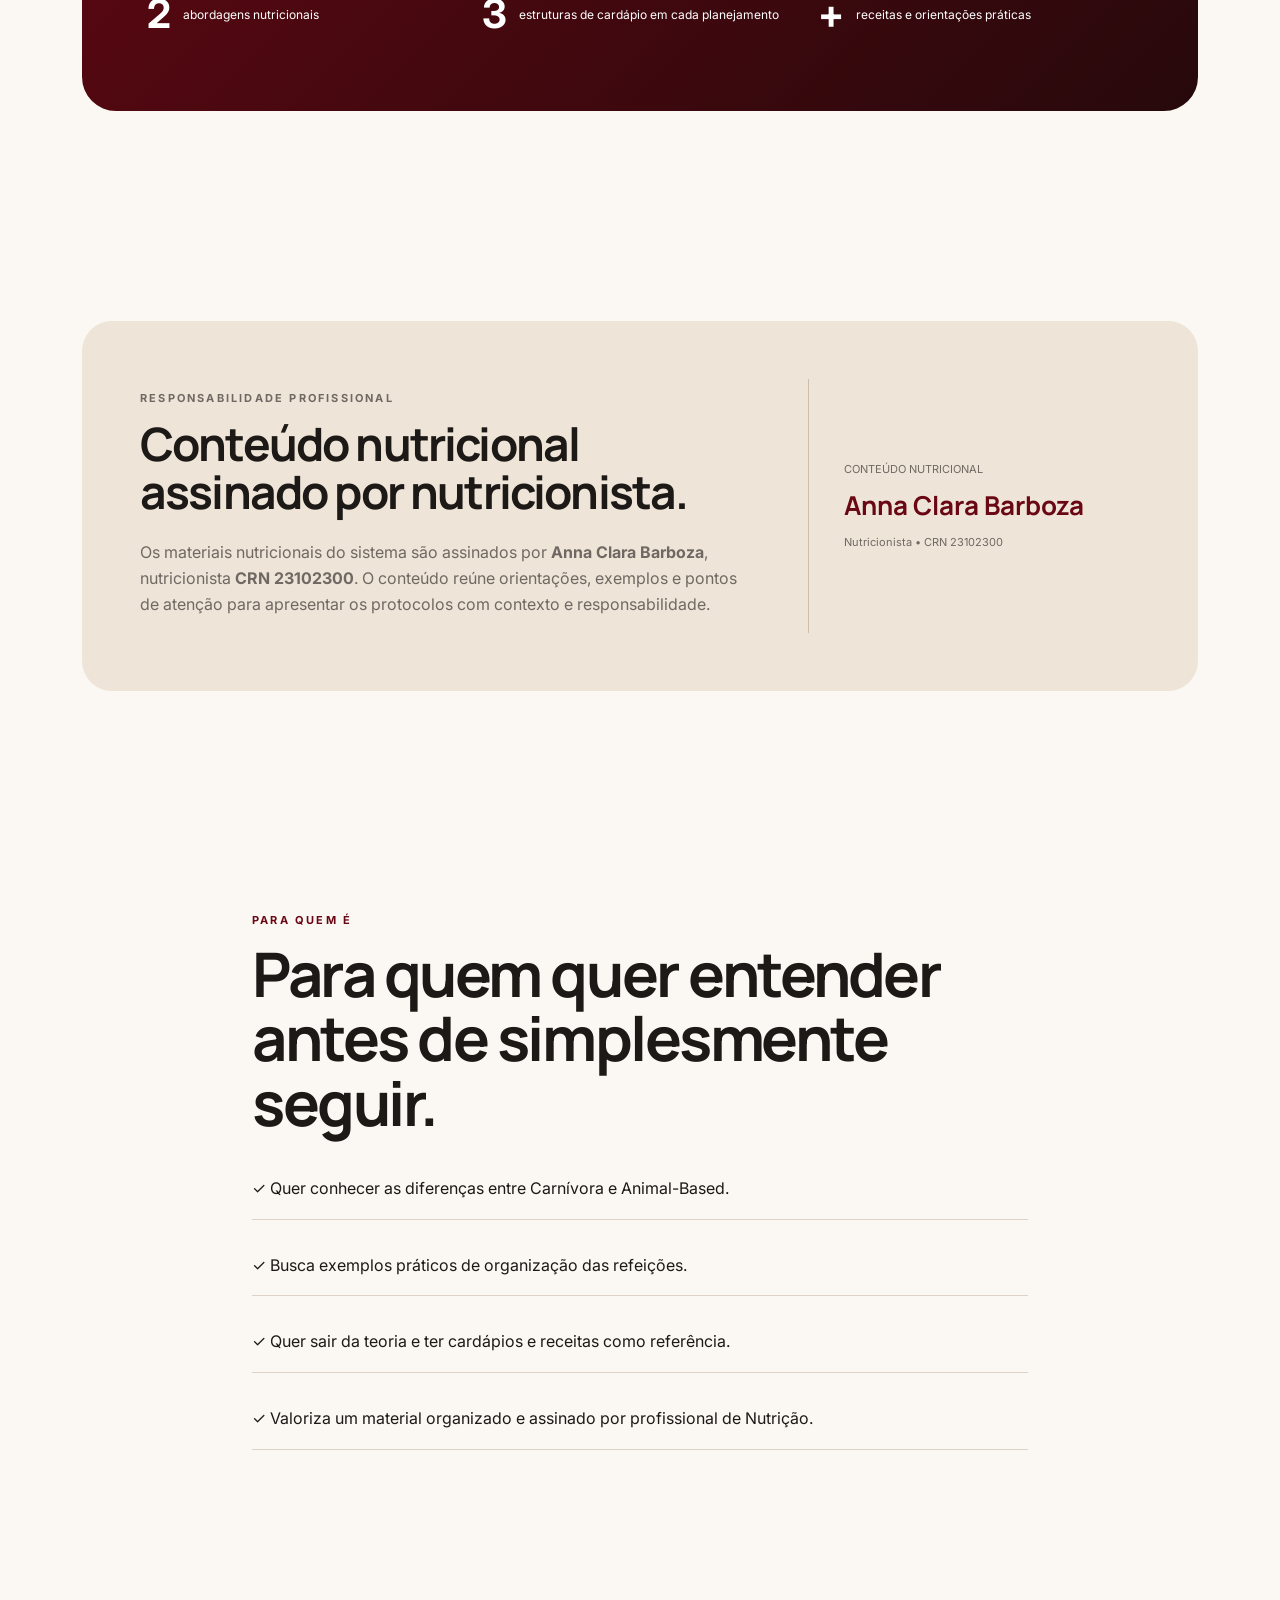
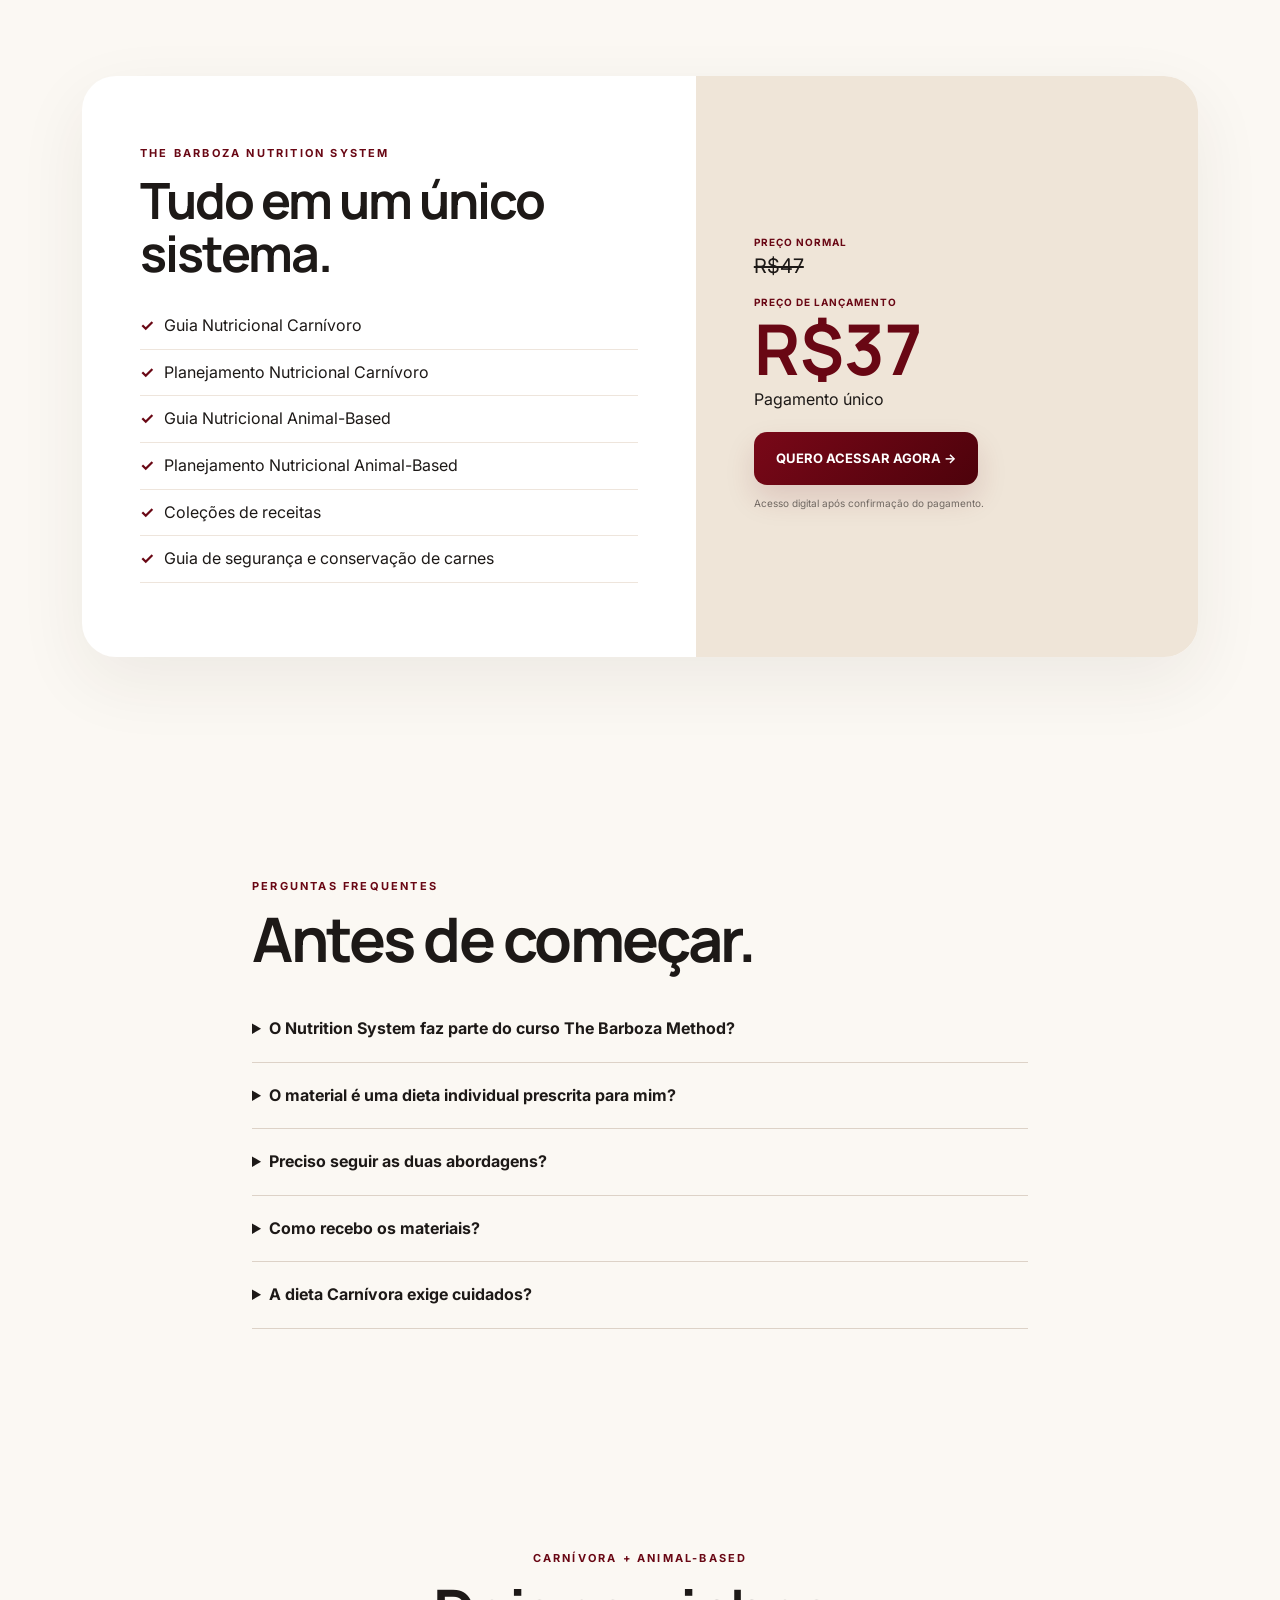
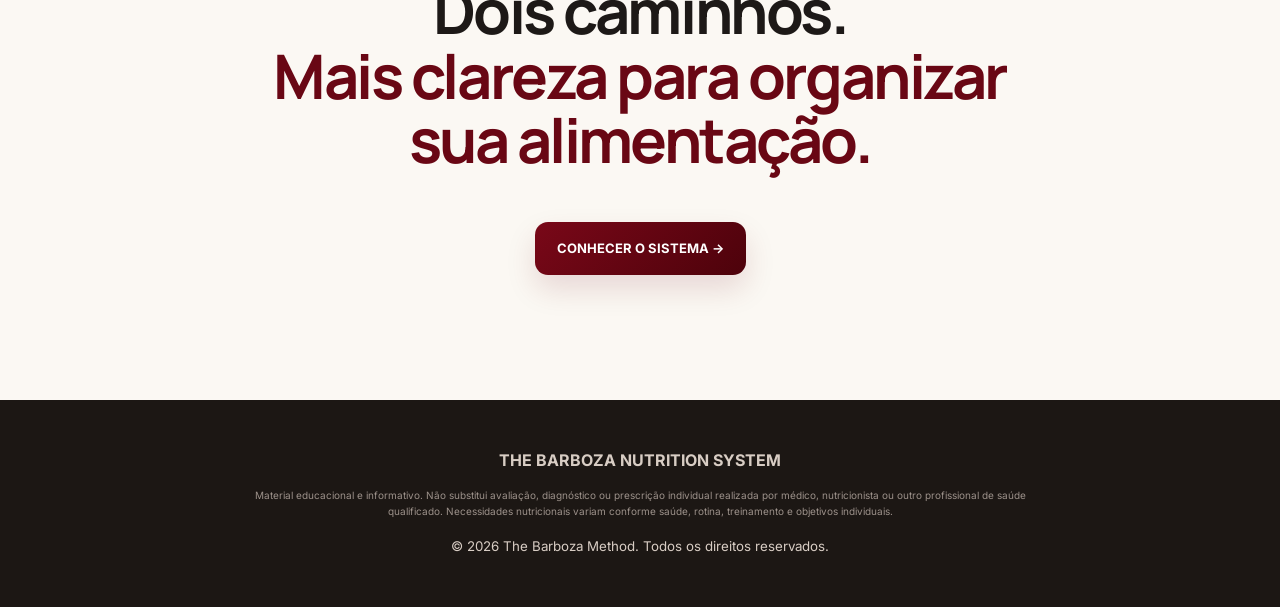
==== commit 6ce45463: "Add visual comparison to nutrition approaches" ====
--- a/index.html
+++ b/index.html
@@ -37,7 +37,18 @@
 
 <section class="wrap">
 <p class="eyebrow">DOIS CAMINHOS</p><h2>Duas abordagens.<br>Estruturas diferentes.</h2>
-<div class="paths">
+<div class="paths-visual">
+  <img
+    src="carnivora-animal-based-comparison.png"
+    alt="Comparação visual entre alimentos das abordagens Carnívora e Animal-Based"
+  >
+  <div class="paths-labels">
+    <span>CARNÍVORA</span>
+    <span>ANIMAL-BASED</span>
+  </div>
+</div>
+  
+  <div class="paths">
 <article class="card dark"><span>01</span><p class="eyebrow">DIETA CARNÍVORA</p><h3>Uma estrutura mais restritiva.</h3><p>Baseada exclusivamente em alimentos de origem animal, concentrando a alimentação em carnes, ovos, peixes e gorduras animais.</p><div class="chips"><i>Carnes</i><i>Ovos</i><i>Peixes</i><i>Gorduras animais</i></div></article>
 <article class="card light"><span>02</span><p class="eyebrow">DIETA ANIMAL-BASED</p><h3>Uma estrutura mais flexível.</h3><p>Mantém os alimentos de origem animal como base e incorpora frutas, oleaginosas e laticínios simples quando tolerados.</p><div class="chips"><i>Carnes</i><i>Ovos</i><i>Peixes</i><i>Frutas</i><i>Oleaginosas</i><i>Laticínios</i></div></article>
 </div>
--- a/styles.css
+++ b/styles.css
@@ -1 +1,22 @@
-*{box-sizing:border-box}html{scroll-behavior:smooth}:root{--wine:#690714;--ink:#1d1917;--muted:#706862;--paper:#fbf8f3;--cream:#f0e7dc;--line:#ddd2c7}body{margin:0;background:var(--paper);color:var(--ink);font-family:Inter,Arial,sans-serif;line-height:1.6}a{text-decoration:none;color:inherit}header{height:72px;padding:0 5vw;display:flex;align-items:center;justify-content:space-between;position:sticky;top:0;z-index:20;background:#fbf8f3e8;backdrop-filter:blur(16px);border-bottom:1px solid #eee6dd}.brand{display:flex;gap:9px;align-items:center;font-size:12px;letter-spacing:.18em}.brand i{width:34px;height:2px;background:var(--wine)}.brand small{font-size:8px;color:var(--muted)}.topcta{font-size:11px;font-weight:700;color:var(--wine)}.wrap,.narrow{max-width:1200px;margin:auto;padding:105px 42px}.narrow{max-width:860px}.hero{min-height:calc(100vh - 72px);display:grid;grid-template-columns:1fr 1fr;gap:54px;align-items:center;padding-top:65px;padding-bottom:65px}.eyebrow{font-size:11px;letter-spacing:.2em;font-weight:700;color:var(--wine)}h1,h2,h3{font-family:Manrope,sans-serif;letter-spacing:-.04em;line-height:1.05}h1{font-size:clamp(48px,5.8vw,82px);font-weight:500;margin:14px 0}h1 b,h2 b{color:var(--wine)}h2{font-size:clamp(38px,4.8vw,64px);margin:12px 0 24px}h3{font-size:34px}.kicker{letter-spacing:.25em;font-size:13px}.lead{font-size:18px;color:var(--muted);max-width:700px}.btn{display:inline-block;background:linear-gradient(135deg,#790818,#4d020b);color:#fff;padding:16px 22px;border-radius:13px;font-weight:700;font-size:13px;margin-top:20px;box-shadow:0 14px 30px #69071422}.micro{font-size:11px;color:var(--muted)}.mockup{height:580px;position:relative;background:radial-gradient(circle,#e9d9c7 0,transparent 68%)}.book{position:absolute;top:55px;width:44%;height:390px;border-radius:7px;padding:32px 22px;box-shadow:0 25px 45px #3d251a22;display:flex;flex-direction:column;justify-content:center}.book small{letter-spacing:.14em}.book strong{font-size:34px;line-height:1.05;margin:18px 0}.book em{font-style:normal;font-size:10px}.carn{left:4%;background:linear-gradient(145deg,#32100e,#150605);color:#fff}.animal{right:4%;background:linear-gradient(145deg,#f6eee4,#dfcfbc);color:#6a0a16}.mini{position:absolute;bottom:35px;width:29%;height:150px;border-radius:6px;padding:24px 14px;text-align:center;font-size:12px;box-shadow:0 16px 30px #3d251a22}.m1{left:1%;background:#32100e;color:#fff}.m2{left:35.5%;background:#eee3d5;color:#281d19}.m3{right:1%;background:#4b160f;color:#fff}.strip{max-width:1120px;margin:auto;border-top:1px solid var(--line);border-bottom:1px solid var(--line);display:grid;grid-template-columns:repeat(4,1fr)}.strip div{padding:24px;display:flex;justify-content:center;gap:12px;color:var(--wine);border-right:1px solid var(--line)}.strip div:last-child{border:0}.strip span{font-size:10px;letter-spacing:.08em;color:var(--ink)}.center{text-align:center}.center .lead{margin-left:auto;margin-right:auto}.paths{display:grid;grid-template-columns:1fr 1fr;gap:18px;margin-top:40px}.card{min-height:480px;border-radius:28px;padding:48px;box-shadow:0 24px 60px #3d251a12}.card>span{float:right;opacity:.5}.dark{background:linear-gradient(145deg,#2c0c0b,#150606);color:#fff}.dark .eyebrow{color:#d7aaa6}.light{background:#efe5d8}.chips{display:flex;flex-wrap:wrap;gap:8px;margin-top:30px}.chips i{font-style:normal;font-size:10px;text-transform:uppercase;border:1px solid currentColor;border-radius:99px;padding:7px 9px}.inside{background:#fff}.inside .wrap{padding-top:95px;padding-bottom:95px}.grid{display:grid;grid-template-columns:repeat(3,1fr);gap:14px;margin-top:45px}.grid article{background:var(--paper);border:1px solid #eee5dc;border-radius:20px;padding:28px;min-height:250px}.grid article span{font-size:11px;color:var(--wine);font-weight:700}.grid h3{font-size:20px;margin-top:26px}.grid p{font-size:13px;color:var(--muted)}.wine{background:linear-gradient(135deg,#650713,#27090b);color:#fff;border-radius:34px;padding:65px}.wine .eyebrow{color:#e5b6af}.wine p{color:#eadfda;max-width:700px}.stats{display:grid;grid-template-columns:repeat(3,1fr);border-top:1px solid #ffffff30;margin-top:42px;padding-top:28px;gap:20px}.stats div{display:flex;align-items:center;gap:12px}.stats b{font-size:40px}.stats span{font-size:12px}.pro{background:#eee4d8;border-radius:30px;padding:58px;display:grid;grid-template-columns:1.3fr .7fr;gap:50px}.pro h2{font-size:46px}.pro p{color:var(--muted)}.sig{border-left:1px solid #cdbdad;padding-left:35px;display:flex;flex-direction:column;justify-content:center}.sig small,.sig span{font-size:11px;color:var(--muted)}.sig strong{font-family:Manrope;font-size:26px;color:var(--wine);margin:7px 0}.checks p{padding:17px 0;border-bottom:1px solid var(--line)}.offer{display:grid;grid-template-columns:1.1fr .9fr;background:#fff;border-radius:34px;overflow:hidden;box-shadow:0 24px 70px #3d251a12}.offer>div{padding:58px}.offer h2{font-size:50px}.offer ul{padding:0;list-style:none}.offer li{padding:10px 0;border-bottom:1px solid #eee5dc}.offer li:before{content:'✓';color:var(--wine);font-weight:700;margin-right:10px}.price{background:#efe5d8;display:flex;flex-direction:column;align-items:flex-start;justify-content:center}.price small{font-size:10px;letter-spacing:.1em;color:var(--wine);font-weight:700;margin-top:12px}.price del{font-size:20px}.price strong{font-family:Manrope;font-size:70px;color:var(--wine);line-height:1.1}.price em{font-size:10px;color:var(--muted);font-style:normal;margin-top:10px}.faq details{padding:20px 0;border-bottom:1px solid var(--line)}.faq summary{font-weight:700;cursor:pointer}.faq details p{color:var(--muted)}.final{padding-bottom:125px}.final .btn{margin-top:25px}footer{background:#1c1714;color:#d8cdc4;padding:48px 7vw;text-align:center}footer p{font-size:10px;max-width:800px;margin:14px auto;color:#9c918a}.sticky{display:none;position:fixed;left:10px;right:10px;bottom:10px;background:#fff;border:1px solid var(--line);border-radius:15px;padding:10px 12px;z-index:30;box-shadow:0 12px 35px #0002;align-items:center;justify-content:space-between}.sticky div{display:flex;flex-direction:column;line-height:1.1}.sticky small{font-size:8px;color:var(--wine)}.sticky b{font-size:20px}.sticky a{background:var(--wine);color:#fff;padding:11px 14px;border-radius:10px;font-size:11px;font-weight:700}@media(max-width:850px){.wrap,.narrow{padding:75px 22px}.hero,.paths,.offer,.pro{grid-template-columns:1fr}.hero{text-align:center}.mockup{max-width:620px;width:100%;margin:auto}.grid{grid-template-columns:1fr 1fr}.strip{grid-template-columns:1fr 1fr}.strip div:nth-child(2){border-right:0}.sig{border-left:0;border-top:1px solid #cdbdad;padding:25px 0 0}.sticky{display:flex}.topcta{display:none}}@media(max-width:560px){.brand small{display:none}.hero{padding-top:45px}.mockup{height:450px}.book{height:300px;padding:20px 12px}.book strong{font-size:24px}.mini{height:120px;padding:18px 8px;font-size:9px}.grid{grid-template-columns:1fr}.wine,.pro,.offer>div,.card{padding:34px 24px}.stats{grid-template-columns:1fr}.pro h2,.offer h2{font-size:37px}.price strong{font-size:60px}.strip span{font-size:8px}}+*{box-sizing:border-box}html{scroll-behavior:smooth}:root{--wine:#690714;--ink:#1d1917;--muted:#706862;--paper:#fbf8f3;--cream:#f0e7dc;--line:#ddd2c7}body{margin:0;background:var(--paper);color:var(--ink);font-family:Inter,Arial,sans-serif;line-height:1.6}a{text-decoration:none;color:inherit}header{height:72px;padding:0 5vw;display:flex;align-items:center;justify-content:space-between;position:sticky;top:0;z-index:20;background:#fbf8f3e8;backdrop-filter:blur(16px);border-bottom:1px solid #eee6dd}.brand{display:flex;gap:9px;align-items:center;font-size:12px;letter-spacing:.18em}.brand i{width:34px;height:2px;background:var(--wine)}.brand small{font-size:8px;color:var(--muted)}.topcta{font-size:11px;font-weight:700;color:var(--wine)}.wrap,.narrow{max-width:1200px;margin:auto;padding:105px 42px}.narrow{max-width:860px}.hero{min-height:calc(100vh - 72px);display:grid;grid-template-columns:1fr 1fr;gap:54px;align-items:center;padding-top:65px;padding-bottom:65px}.eyebrow{font-size:11px;letter-spacing:.2em;font-weight:700;color:var(--wine)}h1,h2,h3{font-family:Manrope,sans-serif;letter-spacing:-.04em;line-height:1.05}h1{font-size:clamp(48px,5.8vw,82px);font-weight:500;margin:14px 0}h1 b,h2 b{color:var(--wine)}h2{font-size:clamp(38px,4.8vw,64px);margin:12px 0 24px}h3{font-size:34px}.kicker{letter-spacing:.25em;font-size:13px}.lead{font-size:18px;color:var(--muted);max-width:700px}.btn{display:inline-block;background:linear-gradient(135deg,#790818,#4d020b);color:#fff;padding:16px 22px;border-radius:13px;font-weight:700;font-size:13px;margin-top:20px;box-shadow:0 14px 30px #69071422}.micro{font-size:11px;color:var(--muted)}.mockup{
+  position:relative;
+  display:flex;
+  align-items:center;
+  justify-content:center;
+  min-width:0;
+}
+
+.product-visual{
+  height:auto;
+  background:none;
+}
+
+.product-visual img{
+  display:block;
+  width:100%;
+  max-width:720px;
+  height:auto;
+  object-fit:contain;
+  border-radius:18px;
+  box-shadow:0 28px 65px rgba(61,37,26,.16);
+}.strip{max-width:1120px;margin:auto;border-top:1px solid var(--line);border-bottom:1px solid var(--line);display:grid;grid-template-columns:repeat(4,1fr)}.strip div{padding:24px;display:flex;justify-content:center;gap:12px;color:var(--wine);border-right:1px solid var(--line)}.strip div:last-child{border:0}.strip span{font-size:10px;letter-spacing:.08em;color:var(--ink)}.center{text-align:center}.center .lead{margin-left:auto;margin-right:auto}.paths{display:grid;grid-template-columns:1fr 1fr;gap:18px;margin-top:40px}.card{min-height:480px;border-radius:28px;padding:48px;box-shadow:0 24px 60px #3d251a12}.card>span{float:right;opacity:.5}.dark{background:linear-gradient(145deg,#2c0c0b,#150606);color:#fff}.dark .eyebrow{color:#d7aaa6}.light{background:#efe5d8}.chips{display:flex;flex-wrap:wrap;gap:8px;margin-top:30px}.chips i{font-style:normal;font-size:10px;text-transform:uppercase;border:1px solid currentColor;border-radius:99px;padding:7px 9px}.inside{background:#fff}.inside .wrap{padding-top:95px;padding-bottom:95px}.grid{display:grid;grid-template-columns:repeat(3,1fr);gap:14px;margin-top:45px}.grid article{background:var(--paper);border:1px solid #eee5dc;border-radius:20px;padding:28px;min-height:250px}.grid article span{font-size:11px;color:var(--wine);font-weight:700}.grid h3{font-size:20px;margin-top:26px}.grid p{font-size:13px;color:var(--muted)}.wine{background:linear-gradient(135deg,#650713,#27090b);color:#fff;border-radius:34px;padding:65px}.wine .eyebrow{color:#e5b6af}.wine p{color:#eadfda;max-width:700px}.stats{display:grid;grid-template-columns:repeat(3,1fr);border-top:1px solid #ffffff30;margin-top:42px;padding-top:28px;gap:20px}.stats div{display:flex;align-items:center;gap:12px}.stats b{font-size:40px}.stats span{font-size:12px}.pro{background:#eee4d8;border-radius:30px;padding:58px;display:grid;grid-template-columns:1.3fr .7fr;gap:50px}.pro h2{font-size:46px}.pro p{color:var(--muted)}.sig{border-left:1px solid #cdbdad;padding-left:35px;display:flex;flex-direction:column;justify-content:center}.sig small,.sig span{font-size:11px;color:var(--muted)}.sig strong{font-family:Manrope;font-size:26px;color:var(--wine);margin:7px 0}.checks p{padding:17px 0;border-bottom:1px solid var(--line)}.offer{display:grid;grid-template-columns:1.1fr .9fr;background:#fff;border-radius:34px;overflow:hidden;box-shadow:0 24px 70px #3d251a12}.offer>div{padding:58px}.offer h2{font-size:50px}.offer ul{padding:0;list-style:none}.offer li{padding:10px 0;border-bottom:1px solid #eee5dc}.offer li:before{content:'✓';color:var(--wine);font-weight:700;margin-right:10px}.price{background:#efe5d8;display:flex;flex-direction:column;align-items:flex-start;justify-content:center}.price small{font-size:10px;letter-spacing:.1em;color:var(--wine);font-weight:700;margin-top:12px}.price del{font-size:20px}.price strong{font-family:Manrope;font-size:70px;color:var(--wine);line-height:1.1}.price em{font-size:10px;color:var(--muted);font-style:normal;margin-top:10px}.faq details{padding:20px 0;border-bottom:1px solid var(--line)}.faq summary{font-weight:700;cursor:pointer}.faq details p{color:var(--muted)}.final{padding-bottom:125px}.final .btn{margin-top:25px}footer{background:#1c1714;color:#d8cdc4;padding:48px 7vw;text-align:center}footer p{font-size:10px;max-width:800px;margin:14px auto;color:#9c918a}.sticky{display:none;position:fixed;left:10px;right:10px;bottom:10px;background:#fff;border:1px solid var(--line);border-radius:15px;padding:10px 12px;z-index:30;box-shadow:0 12px 35px #0002;align-items:center;justify-content:space-between}.sticky div{display:flex;flex-direction:column;line-height:1.1}.sticky small{font-size:8px;color:var(--wine)}.sticky b{font-size:20px}.sticky a{background:var(--wine);color:#fff;padding:11px 14px;border-radius:10px;font-size:11px;font-weight:700}@media(max-width:850px){.wrap,.narrow{padding:75px 22px}.hero,.paths,.offer,.pro{grid-template-columns:1fr}.hero{text-align:center}.mockup{max-width:620px;width:100%;margin:auto}.grid{grid-template-columns:1fr 1fr}.strip{grid-template-columns:1fr 1fr}.strip div:nth-child(2){border-right:0}.sig{border-left:0;border-top:1px solid #cdbdad;padding:25px 0 0}.sticky{display:flex}.topcta{display:none}}@media(max-width:560px){.brand small{display:none}.hero{padding-top:45px}.grid{grid-template-columns:1fr}.wine,.pro,.offer>div,.card{padding:34px 24px}.stats{grid-template-columns:1fr}.pro h2,.offer h2{font-size:37px}.price strong{font-size:60px}.strip span{font-size:8px}}
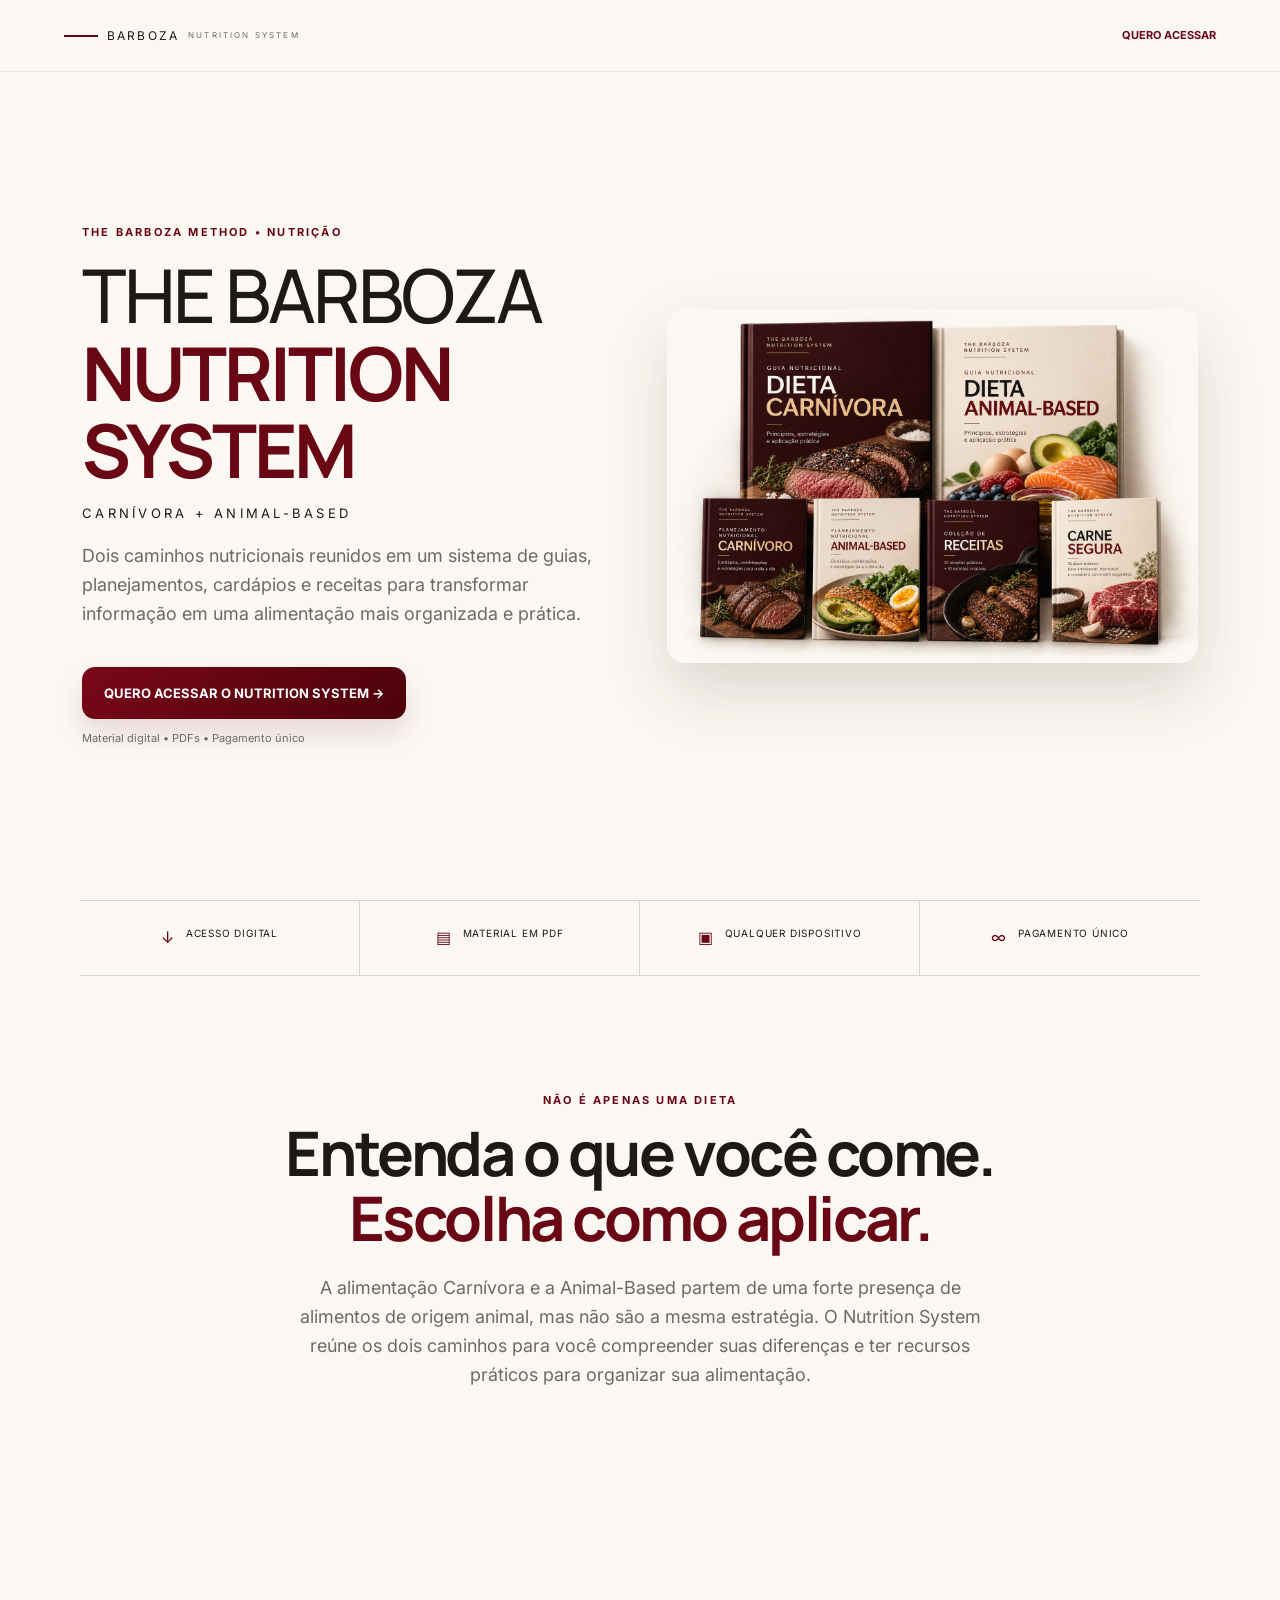
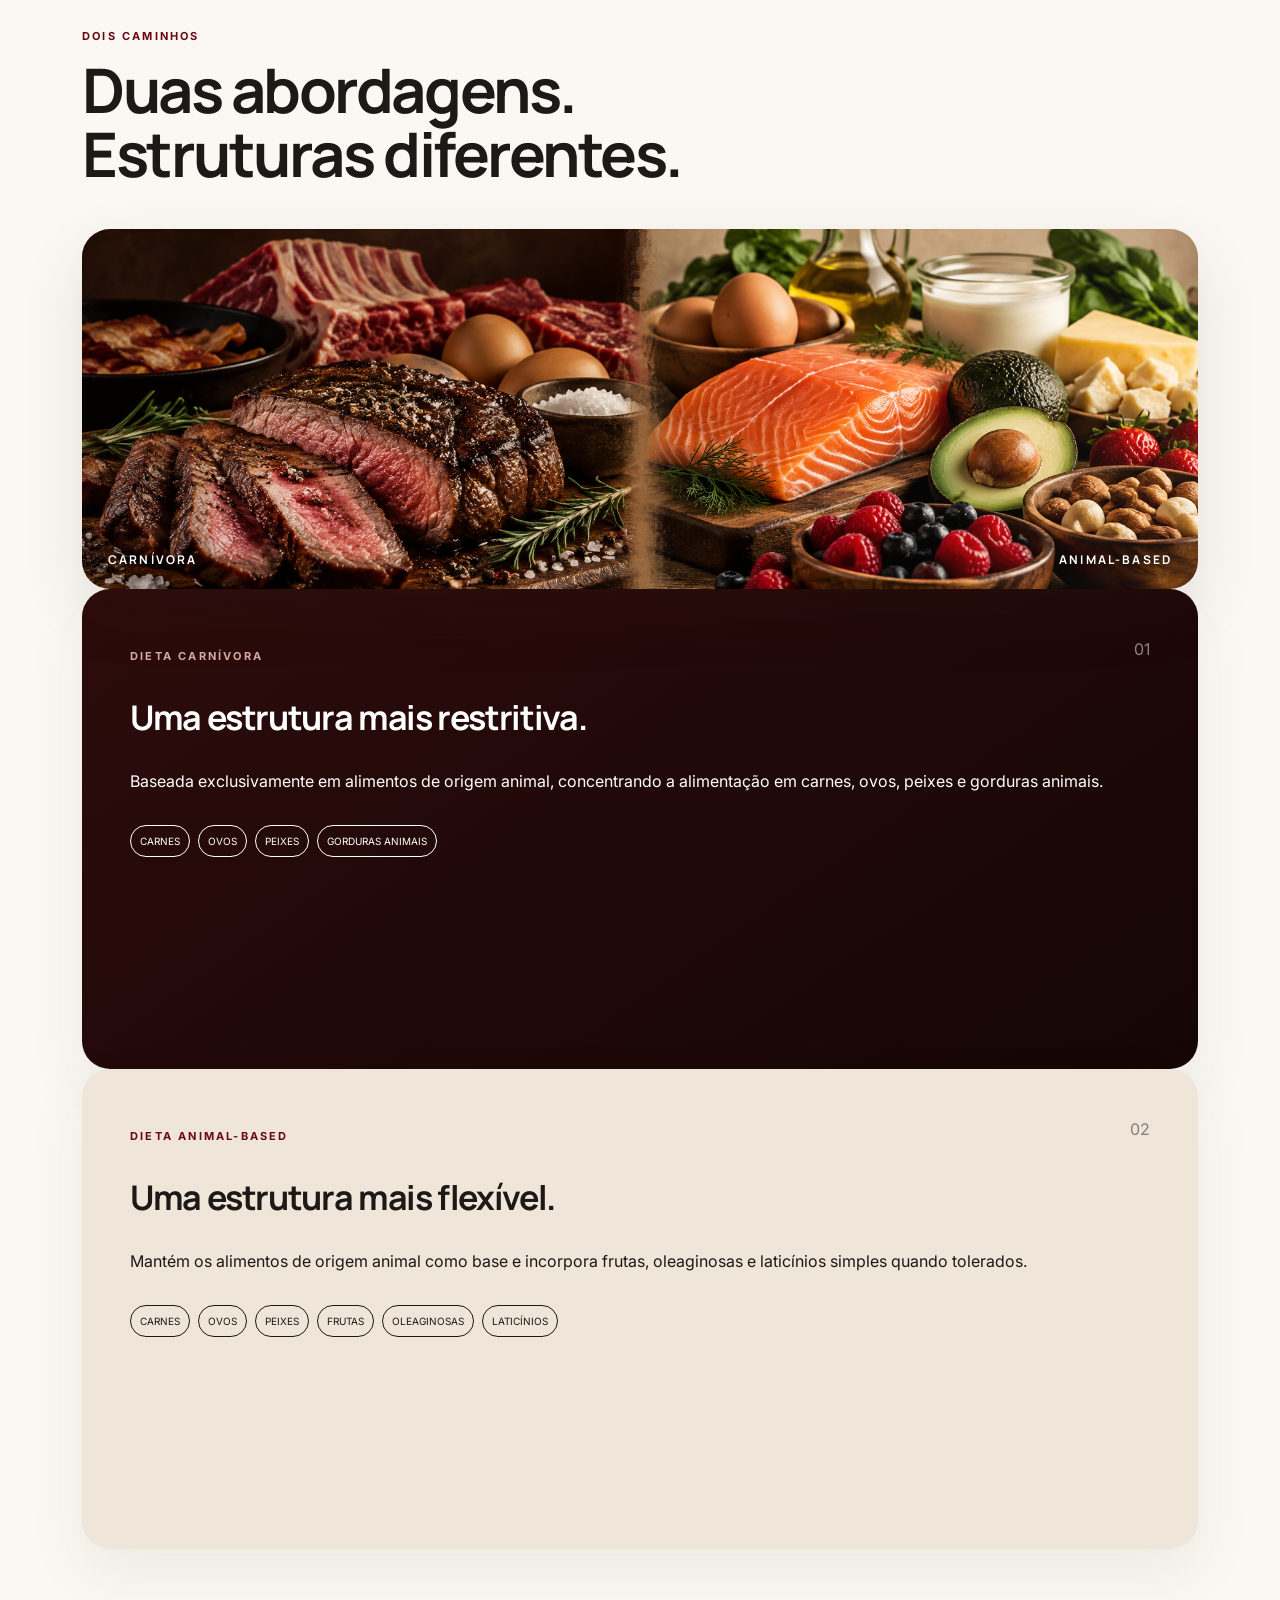
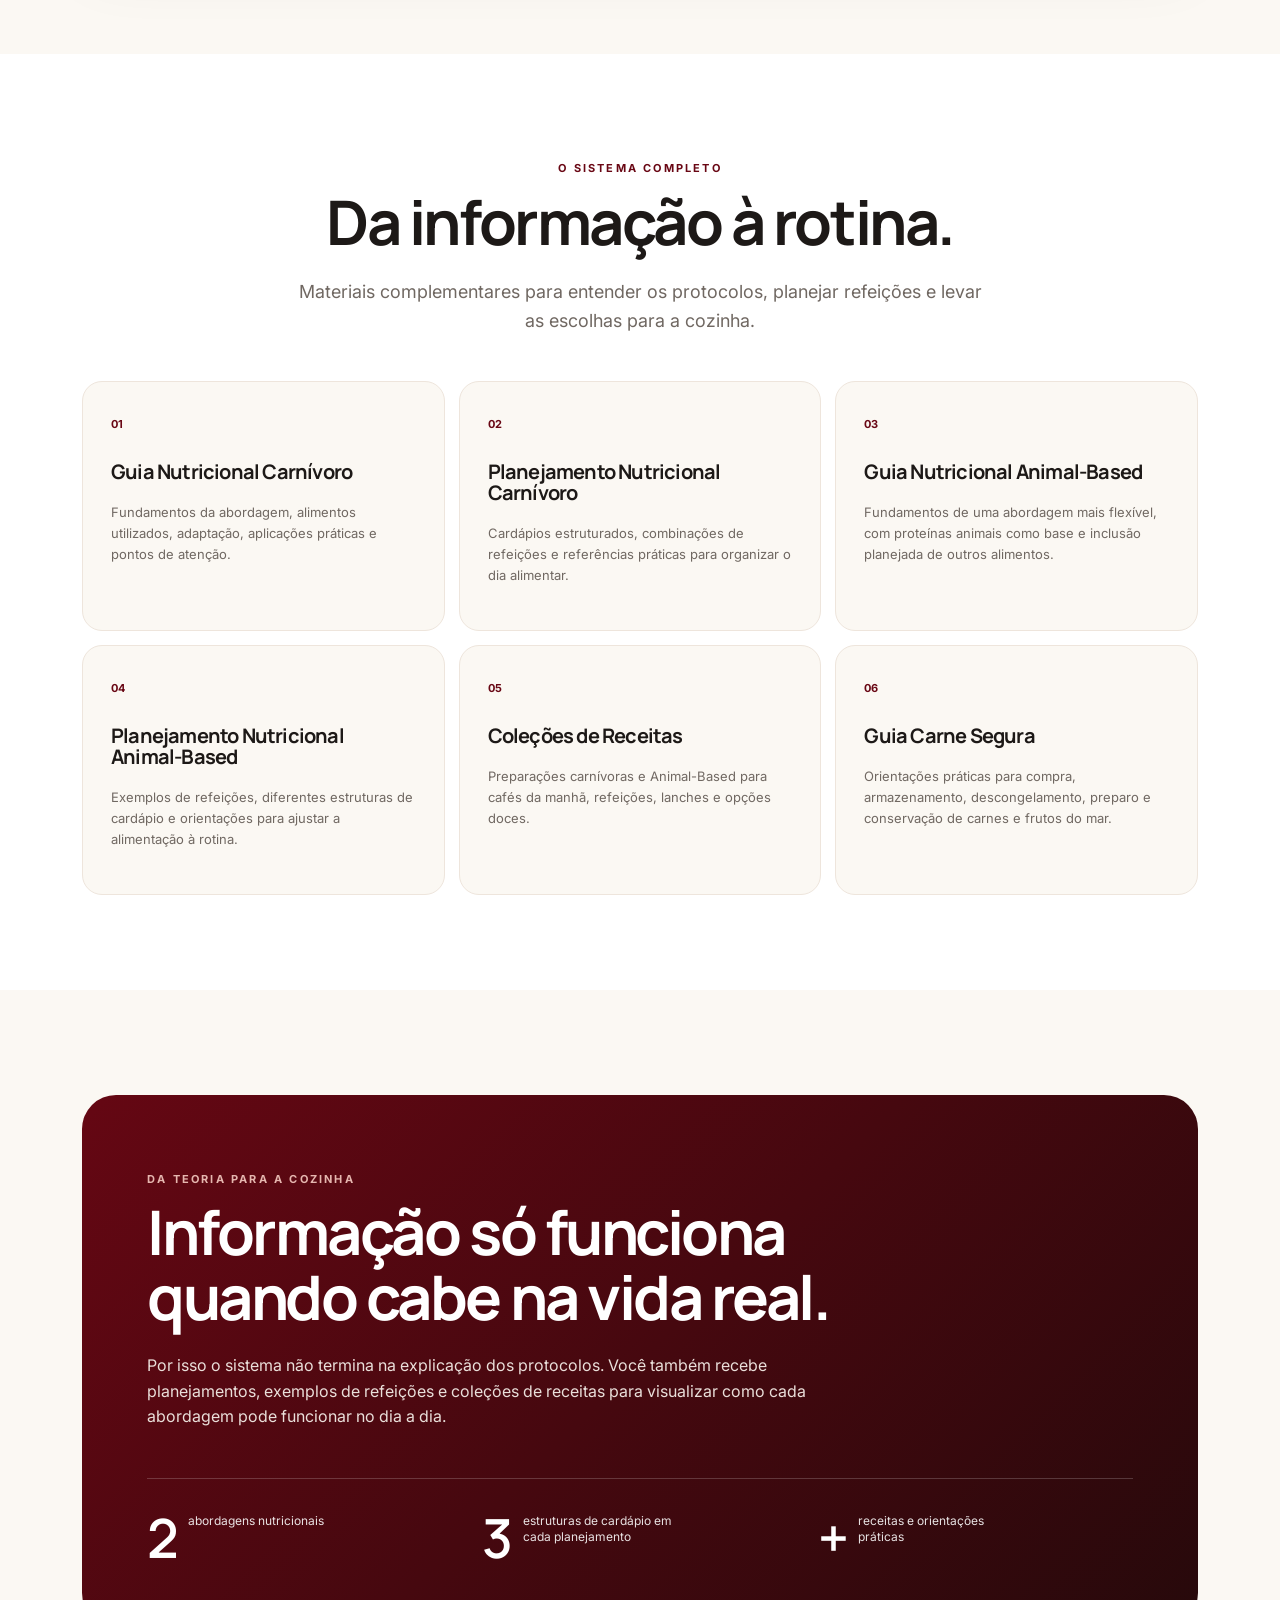
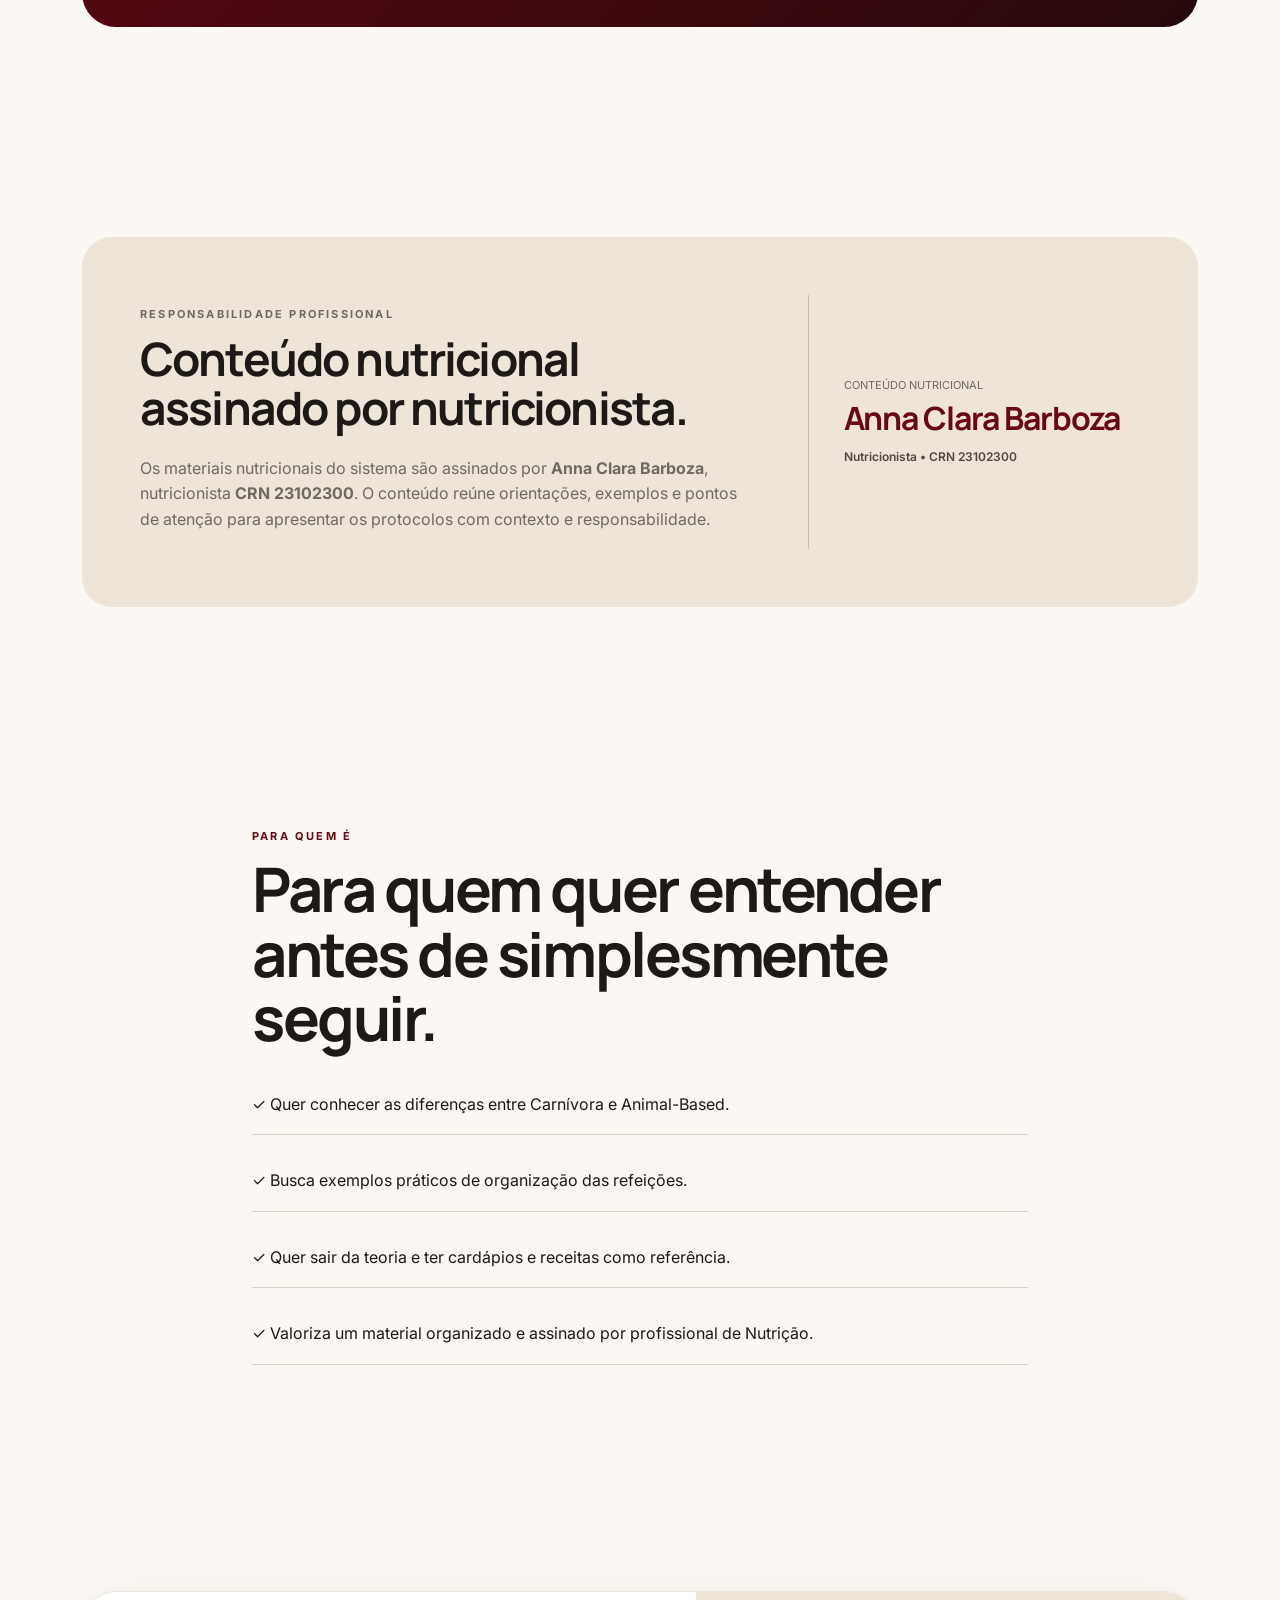
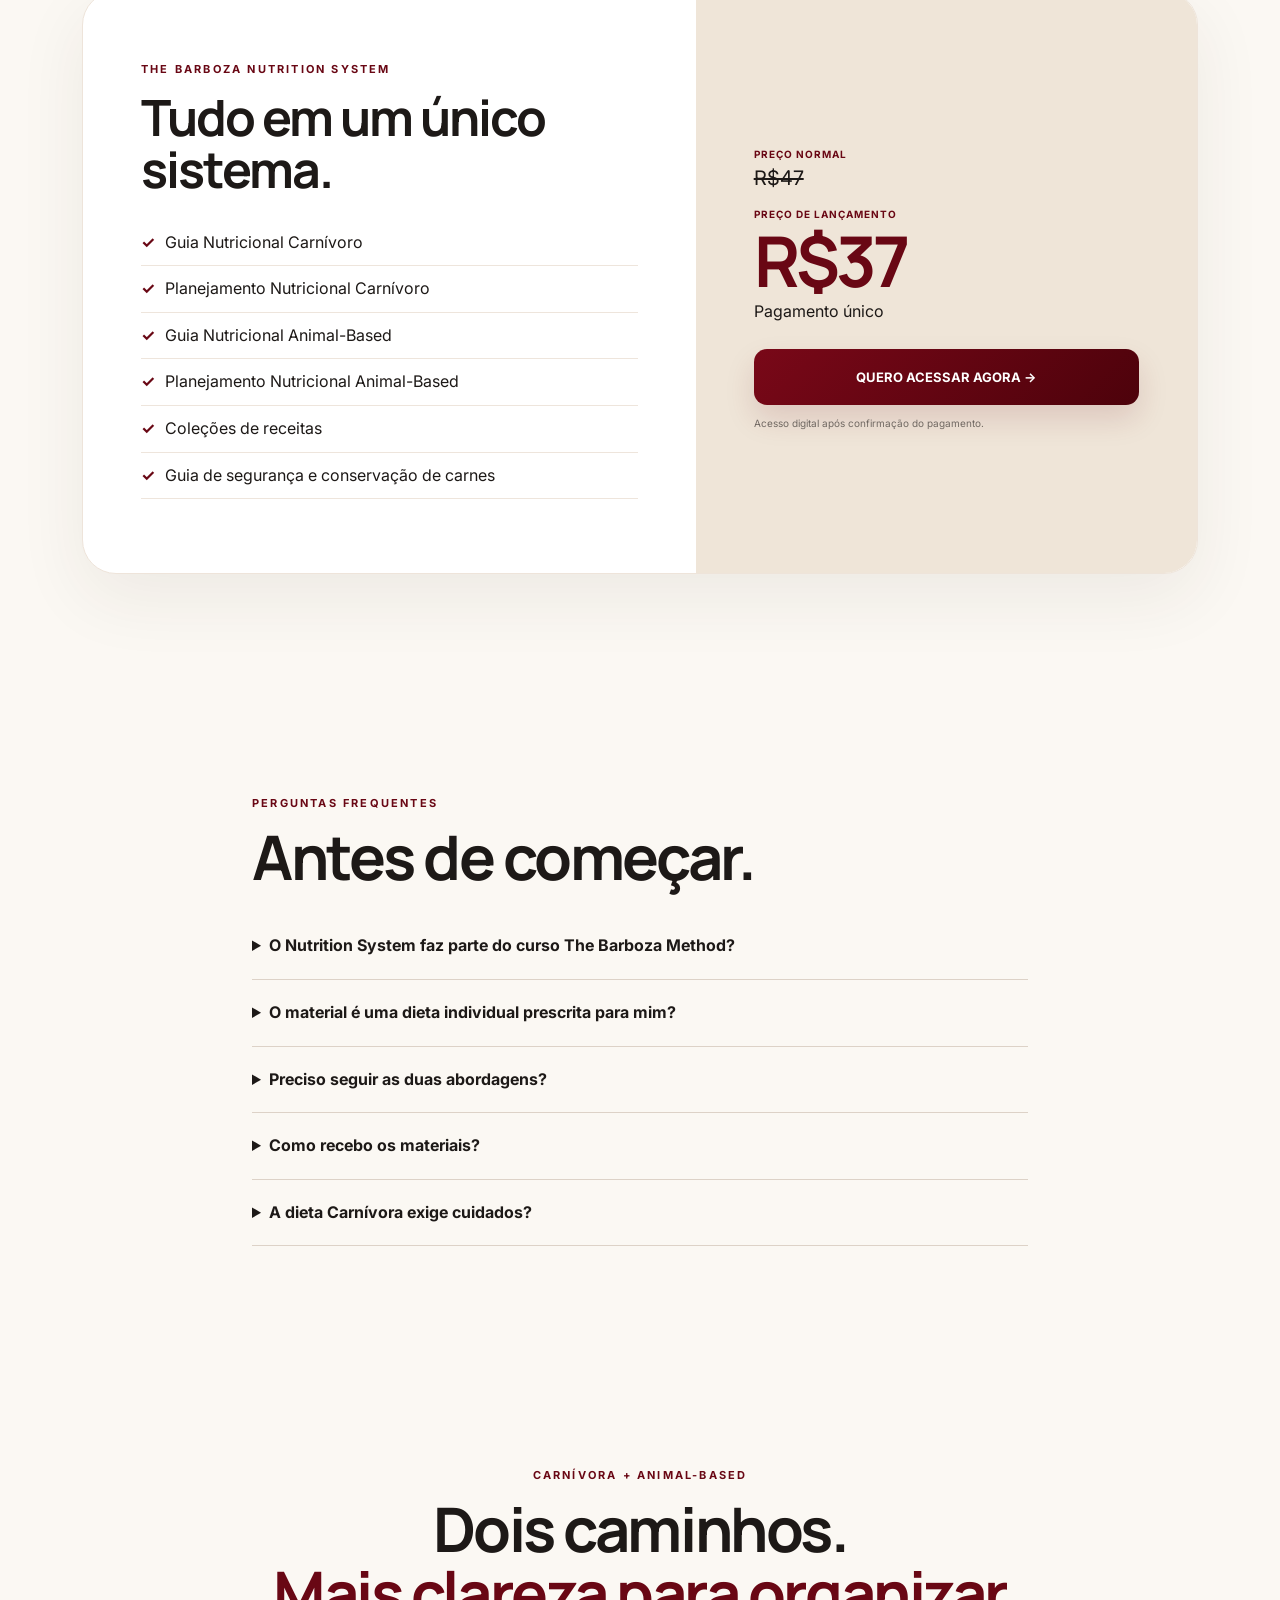
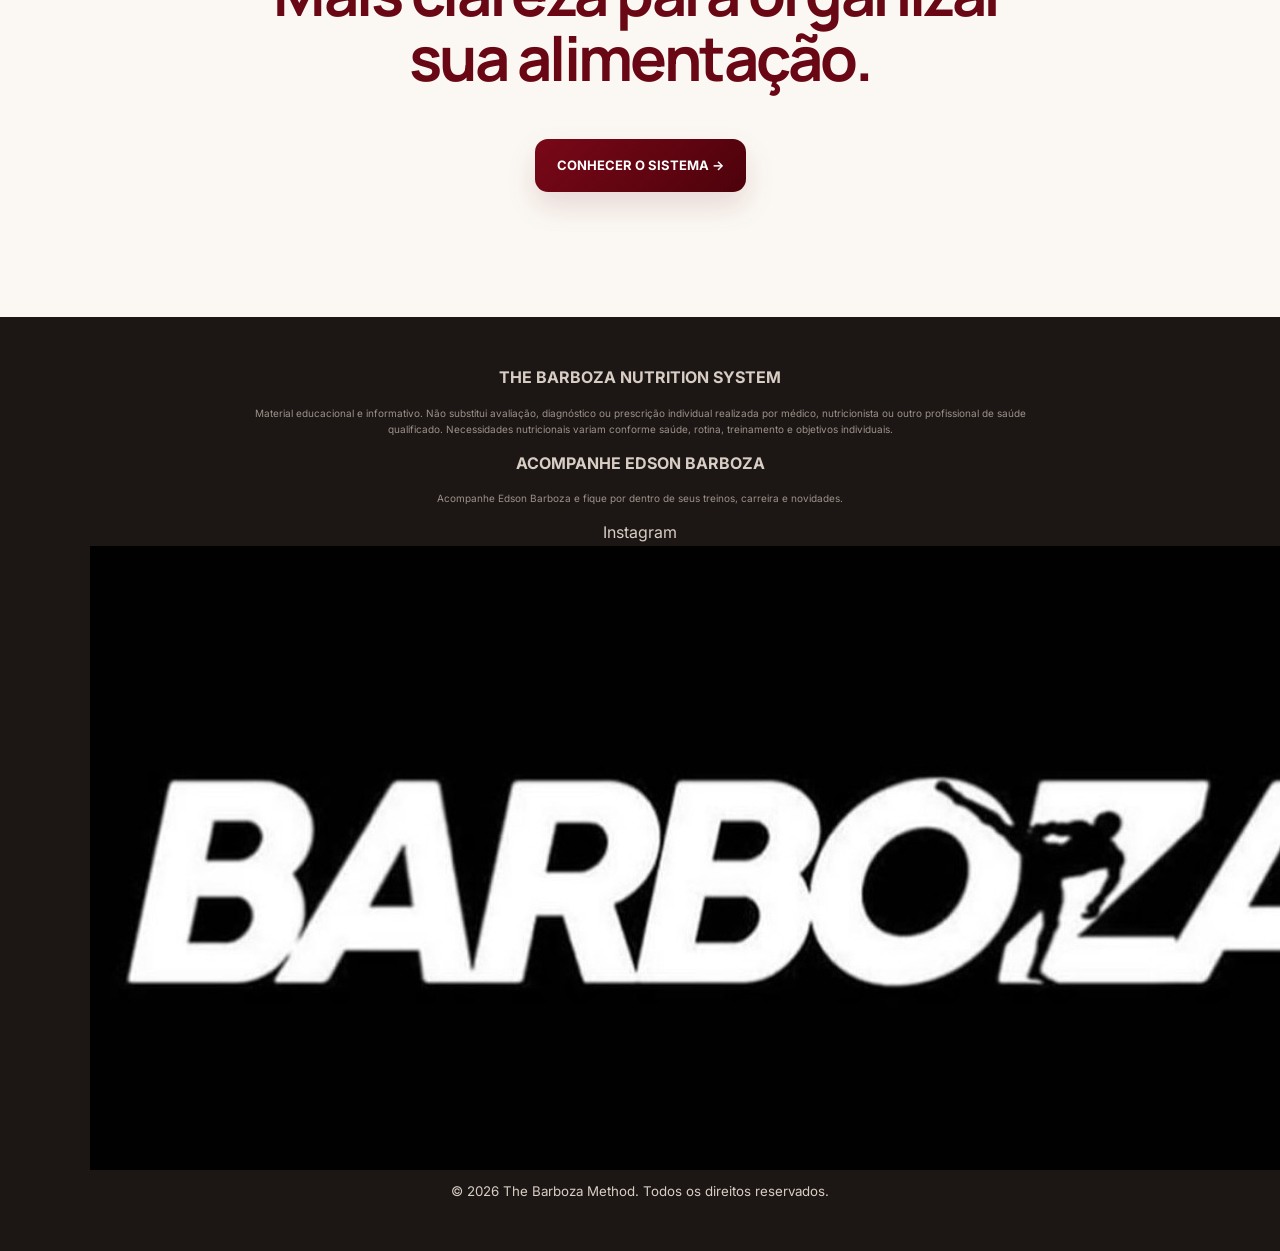
==== commit b2e8b4a4: "Add Barboza branding and Instagram to Nutrition footer" ====
--- a/index.html
+++ b/index.html
@@ -98,7 +98,46 @@
 
 <section class="narrow center final"><p class="eyebrow">CARNÍVORA + ANIMAL-BASED</p><h2>Dois caminhos.<br><b>Mais clareza para organizar sua alimentação.</b></h2><a class="btn" href="#oferta">CONHECER O SISTEMA →</a></section>
 </main>
-<footer><strong>THE BARBOZA NUTRITION SYSTEM</strong><p>Material educacional e informativo. Não substitui avaliação, diagnóstico ou prescrição individual realizada por médico, nutricionista ou outro profissional de saúde qualificado. Necessidades nutricionais variam conforme saúde, rotina, treinamento e objetivos individuais.</p><small>© 2026 The Barboza Method. Todos os direitos reservados.</small></footer>
+<footer>
+  <div class="footer-content">
+
+    <strong class="footer-title">THE BARBOZA NUTRITION SYSTEM</strong>
+
+    <p class="footer-disclaimer">
+      Material educacional e informativo. Não substitui avaliação, diagnóstico ou prescrição individual realizada por médico, nutricionista ou outro profissional de saúde qualificado. Necessidades nutricionais variam conforme saúde, rotina, treinamento e objetivos individuais.
+    </p>
+
+    <div class="footer-social">
+      <strong>ACOMPANHE EDSON BARBOZA</strong>
+      <p>
+        Acompanhe Edson Barboza e fique por dentro de seus treinos,
+        carreira e novidades.
+      </p>
+
+      <a
+        class="social-button"
+        href="https://www.instagram.com/edsonbarbozajr?utm_source=ig_web_button_share_sheet&stkn=ZDNlZDc0MzIxNw=="
+        target="_blank"
+        rel="noopener noreferrer"
+        aria-label="Instagram — Edson Barboza"
+      >
+        Instagram
+      </a>
+    </div>
+
+    <div class="barboza-footer-brand">
+      <img
+        src="barboza-logo.jpeg"
+        alt="Barboza"
+      >
+    </div>
+
+    <small class="footer-copyright">
+      © 2026 The Barboza Method. Todos os direitos reservados.
+    </small>
+
+  </div>
+</footer>
 <div class="sticky"><div><small>LANÇAMENTO</small><b>R$37</b></div><a class="checkout" href="#">QUERO ACESSAR</a></div>
 <script src="script.js"></script>
 </body></html>
--- a/styles.css
+++ b/styles.css
@@ -19,4 +19,191 @@
   object-fit:contain;
   border-radius:18px;
   box-shadow:0 28px 65px rgba(61,37,26,.16);
-}.strip{max-width:1120px;margin:auto;border-top:1px solid var(--line);border-bottom:1px solid var(--line);display:grid;grid-template-columns:repeat(4,1fr)}.strip div{padding:24px;display:flex;justify-content:center;gap:12px;color:var(--wine);border-right:1px solid var(--line)}.strip div:last-child{border:0}.strip span{font-size:10px;letter-spacing:.08em;color:var(--ink)}.center{text-align:center}.center .lead{margin-left:auto;margin-right:auto}.paths{display:grid;grid-template-columns:1fr 1fr;gap:18px;margin-top:40px}.card{min-height:480px;border-radius:28px;padding:48px;box-shadow:0 24px 60px #3d251a12}.card>span{float:right;opacity:.5}.dark{background:linear-gradient(145deg,#2c0c0b,#150606);color:#fff}.dark .eyebrow{color:#d7aaa6}.light{background:#efe5d8}.chips{display:flex;flex-wrap:wrap;gap:8px;margin-top:30px}.chips i{font-style:normal;font-size:10px;text-transform:uppercase;border:1px solid currentColor;border-radius:99px;padding:7px 9px}.inside{background:#fff}.inside .wrap{padding-top:95px;padding-bottom:95px}.grid{display:grid;grid-template-columns:repeat(3,1fr);gap:14px;margin-top:45px}.grid article{background:var(--paper);border:1px solid #eee5dc;border-radius:20px;padding:28px;min-height:250px}.grid article span{font-size:11px;color:var(--wine);font-weight:700}.grid h3{font-size:20px;margin-top:26px}.grid p{font-size:13px;color:var(--muted)}.wine{background:linear-gradient(135deg,#650713,#27090b);color:#fff;border-radius:34px;padding:65px}.wine .eyebrow{color:#e5b6af}.wine p{color:#eadfda;max-width:700px}.stats{display:grid;grid-template-columns:repeat(3,1fr);border-top:1px solid #ffffff30;margin-top:42px;padding-top:28px;gap:20px}.stats div{display:flex;align-items:center;gap:12px}.stats b{font-size:40px}.stats span{font-size:12px}.pro{background:#eee4d8;border-radius:30px;padding:58px;display:grid;grid-template-columns:1.3fr .7fr;gap:50px}.pro h2{font-size:46px}.pro p{color:var(--muted)}.sig{border-left:1px solid #cdbdad;padding-left:35px;display:flex;flex-direction:column;justify-content:center}.sig small,.sig span{font-size:11px;color:var(--muted)}.sig strong{font-family:Manrope;font-size:26px;color:var(--wine);margin:7px 0}.checks p{padding:17px 0;border-bottom:1px solid var(--line)}.offer{display:grid;grid-template-columns:1.1fr .9fr;background:#fff;border-radius:34px;overflow:hidden;box-shadow:0 24px 70px #3d251a12}.offer>div{padding:58px}.offer h2{font-size:50px}.offer ul{padding:0;list-style:none}.offer li{padding:10px 0;border-bottom:1px solid #eee5dc}.offer li:before{content:'✓';color:var(--wine);font-weight:700;margin-right:10px}.price{background:#efe5d8;display:flex;flex-direction:column;align-items:flex-start;justify-content:center}.price small{font-size:10px;letter-spacing:.1em;color:var(--wine);font-weight:700;margin-top:12px}.price del{font-size:20px}.price strong{font-family:Manrope;font-size:70px;color:var(--wine);line-height:1.1}.price em{font-size:10px;color:var(--muted);font-style:normal;margin-top:10px}.faq details{padding:20px 0;border-bottom:1px solid var(--line)}.faq summary{font-weight:700;cursor:pointer}.faq details p{color:var(--muted)}.final{padding-bottom:125px}.final .btn{margin-top:25px}footer{background:#1c1714;color:#d8cdc4;padding:48px 7vw;text-align:center}footer p{font-size:10px;max-width:800px;margin:14px auto;color:#9c918a}.sticky{display:none;position:fixed;left:10px;right:10px;bottom:10px;background:#fff;border:1px solid var(--line);border-radius:15px;padding:10px 12px;z-index:30;box-shadow:0 12px 35px #0002;align-items:center;justify-content:space-between}.sticky div{display:flex;flex-direction:column;line-height:1.1}.sticky small{font-size:8px;color:var(--wine)}.sticky b{font-size:20px}.sticky a{background:var(--wine);color:#fff;padding:11px 14px;border-radius:10px;font-size:11px;font-weight:700}@media(max-width:850px){.wrap,.narrow{padding:75px 22px}.hero,.paths,.offer,.pro{grid-template-columns:1fr}.hero{text-align:center}.mockup{max-width:620px;width:100%;margin:auto}.grid{grid-template-columns:1fr 1fr}.strip{grid-template-columns:1fr 1fr}.strip div:nth-child(2){border-right:0}.sig{border-left:0;border-top:1px solid #cdbdad;padding:25px 0 0}.sticky{display:flex}.topcta{display:none}}@media(max-width:560px){.brand small{display:none}.hero{padding-top:45px}.grid{grid-template-columns:1fr}.wine,.pro,.offer>div,.card{padding:34px 24px}.stats{grid-template-columns:1fr}.pro h2,.offer h2{font-size:37px}.price strong{font-size:60px}.strip span{font-size:8px}}
+}.strip{max-width:1120px;margin:auto;border-top:1px solid var(--line);border-bottom:1px solid var(--line);display:grid;grid-template-columns:repeat(4,1fr)}.strip div{padding:24px;display:flex;justify-content:center;gap:12px;color:var(--wine);border-right:1px solid var(--line)}.strip div:last-child{border:0}.strip span{font-size:10px;letter-spacing:.08em;color:var(--ink)}.center{text-align:center}.center .lead{margin-left:auto;margin-right:auto}.paths-visual{
+  position:relative;
+  margin-top:42px;
+  border-radius:28px;
+  overflow:hidden;
+  box-shadow:0 24px 60px rgba(61,37,26,.12);
+}
+
+.paths-visual img{
+  display:block;
+  width:100%;
+  height:360px;
+  object-fit:cover;
+}
+
+.paths-visual:after{
+  content:"";
+  position:absolute;
+  inset:0;
+  background:linear-gradient(
+    90deg,
+    rgba(22,6,5,.18) 0%,
+    transparent 38%,
+    transparent 62%,
+    rgba(255,248,239,.06) 100%
+  );
+  pointer-events:none;
+}
+
+.paths-labels{
+  position:absolute;
+  left:0;
+  right:0;
+  bottom:0;
+  z-index:2;
+  display:grid;
+  grid-template-columns:1fr 1fr;
+}
+
+.paths-labels span{
+  padding:20px 26px;
+  font-family:Manrope,sans-serif;
+  font-size:12px;
+  font-weight:700;
+  letter-spacing:.18em;
+  color:#fff;
+  text-shadow:0 2px 12px rgba(0,0,0,.45);
+}
+
+.paths-labels span:last-child{
+  text-align:right;
+}
+
+}.paths{display:grid;grid-template-columns:1fr 1fr;gap:18px;margin-top:18px}.card{min-height:480px;border-radius:28px;padding:48px;box-shadow:0 24px 60px #3d251a12}.card>span{float:right;opacity:.5}.dark{background:linear-gradient(145deg,#2c0c0b,#150606);color:#fff}.dark .eyebrow{color:#d7aaa6}.light{background:#efe5d8}.chips{display:flex;flex-wrap:wrap;gap:8px;margin-top:30px}.chips i{font-style:normal;font-size:10px;text-transform:uppercase;border:1px solid currentColor;border-radius:99px;padding:7px 9px}.inside{background:#fff}.inside .wrap{padding-top:95px;padding-bottom:95px}.grid{display:grid;grid-template-columns:repeat(3,1fr);gap:14px;margin-top:45px}.grid article{background:var(--paper);border:1px solid #eee5dc;border-radius:20px;padding:28px;min-height:250px}.grid article span{font-size:11px;color:var(--wine);font-weight:700}.grid h3{font-size:20px;margin-top:26px}.grid p{font-size:13px;color:var(--muted)}.wine{background:linear-gradient(135deg,#650713,#27090b);color:#fff;border-radius:34px;padding:65px}.wine .eyebrow{color:#e5b6af}.wine p{color:#eadfda;max-width:700px}.stats{display:grid;grid-template-columns:repeat(3,1fr);border-top:1px solid #ffffff30;margin-top:42px;padding-top:28px;gap:20px}.stats div{display:flex;align-items:center;gap:12px}.stats b{font-size:40px}.stats span{font-size:12px}.pro{background:#eee4d8;border-radius:30px;padding:58px;display:grid;grid-template-columns:1.3fr .7fr;gap:50px}.pro h2{font-size:46px}.pro p{color:var(--muted)}.sig{border-left:1px solid #cdbdad;padding-left:35px;display:flex;flex-direction:column;justify-content:center}.sig small,.sig span{font-size:11px;color:var(--muted)}.sig strong{font-family:Manrope;font-size:26px;color:var(--wine);margin:7px 0}.checks p{padding:17px 0;border-bottom:1px solid var(--line)}.offer{display:grid;grid-template-columns:1.1fr .9fr;background:#fff;border-radius:34px;overflow:hidden;box-shadow:0 24px 70px #3d251a12}.offer>div{padding:58px}.offer h2{font-size:50px}.offer ul{padding:0;list-style:none}.offer li{padding:10px 0;border-bottom:1px solid #eee5dc}.offer li:before{content:'✓';color:var(--wine);font-weight:700;margin-right:10px}.price{background:#efe5d8;display:flex;flex-direction:column;align-items:flex-start;justify-content:center}.price small{font-size:10px;letter-spacing:.1em;color:var(--wine);font-weight:700;margin-top:12px}.price del{font-size:20px}.price strong{font-family:Manrope;font-size:70px;color:var(--wine);line-height:1.1}.price em{font-size:10px;color:var(--muted);font-style:normal;margin-top:10px}.faq details{padding:20px 0;border-bottom:1px solid var(--line)}.faq summary{font-weight:700;cursor:pointer}.faq details p{color:var(--muted)}.final{padding-bottom:125px}.final .btn{margin-top:25px}footer{background:#1c1714;color:#d8cdc4;padding:48px 7vw;text-align:center}footer p{font-size:10px;max-width:800px;margin:14px auto;color:#9c918a}.sticky{display:none;position:fixed;left:10px;right:10px;bottom:10px;background:#fff;border:1px solid var(--line);border-radius:15px;padding:10px 12px;z-index:30;box-shadow:0 12px 35px #0002;align-items:center;justify-content:space-between}.sticky div{display:flex;flex-direction:column;line-height:1.1}.sticky small{font-size:8px;color:var(--wine)}.sticky b{font-size:20px}.sticky a{background:var(--wine);color:#fff;padding:11px 14px;border-radius:10px;font-size:11px;font-weight:700}@media(max-width:850px){.wrap,.narrow{padding:75px 22px}.hero,.paths,.offer,.pro{grid-template-columns:1fr}.hero{text-align:center}.mockup{max-width:620px;width:100%;margin:auto}.grid{grid-template-columns:1fr 1fr}.strip{grid-template-columns:1fr 1fr}.strip div:nth-child(2){border-right:0}.sig{border-left:0;border-top:1px solid #cdbdad;padding:25px 0 0}.sticky{display:flex}.topcta{display:none}}@media(max-width:560px){.brand small{display:none}.hero{padding-top:45px}.grid{grid-template-columns:1fr}.wine,.pro,.offer>div,.card{padding:34px 24px}.stats{grid-template-columns:1fr}.pro h2,.offer h2{font-size:37px}.price strong{font-size:60px}.strip span{font-size:8px}}@media(max-width:560px){
+  .paths-visual{
+    margin-top:28px;
+    border-radius:20px;
+  }
+
+  .paths-visual img{
+    height:230px;
+  }
+
+  .paths-labels span{
+    padding:14px 12px;
+    font-size:9px;
+    letter-spacing:.12em;
+  }
+}
+/* ===== FINAL VISUAL REFINEMENTS ===== */
+
+/* Wine / practical section */
+.stats{
+  margin-top:48px;
+  padding-top:34px;
+}
+
+.stats div{
+  align-items:flex-start;
+}
+
+.stats b{
+  font-family:Manrope,sans-serif;
+  font-size:54px;
+  line-height:.9;
+  font-weight:600;
+  letter-spacing:-.05em;
+}
+
+.stats span{
+  max-width:170px;
+  line-height:1.35;
+  opacity:.88;
+}
+
+/* Nutritionist authority */
+.sig strong{
+  font-size:32px;
+  line-height:1.05;
+  letter-spacing:-.035em;
+}
+
+.sig span{
+  margin-top:4px;
+  font-size:12px;
+  font-weight:600;
+  color:#514640;
+}
+
+/* Offer hierarchy */
+.offer{
+  border:1px solid #eee4da;
+}
+
+.price{
+  position:relative;
+}
+
+.price strong{
+  letter-spacing:-.055em;
+}
+
+.price .btn{
+  width:100%;
+  text-align:center;
+  padding:18px 20px;
+  margin-top:24px;
+}
+
+/* FAQ polish */
+.faq summary{
+  padding-right:24px;
+}
+
+.faq details p{
+  max-width:720px;
+}
+
+/* Button interaction */
+.btn{
+  transition:transform .2s ease,box-shadow .2s ease;
+}
+
+.btn:hover{
+  transform:translateY(-2px);
+  box-shadow:0 18px 38px rgba(105,7,20,.24);
+}
+
+
+/* ===== MOBILE FINAL REFINEMENTS ===== */
+
+@media(max-width:560px){
+
+  .hero{
+    min-height:auto;
+    gap:30px;
+  }
+
+  .product-visual img{
+    border-radius:14px;
+    box-shadow:0 20px 45px rgba(61,37,26,.14);
+  }
+
+  .stats{
+    gap:26px;
+  }
+
+  .stats div{
+    align-items:center;
+  }
+
+  .stats b{
+    min-width:44px;
+    font-size:46px;
+  }
+
+  .stats span{
+    max-width:none;
+  }
+
+  .sig strong{
+    font-size:28px;
+  }
+
+  .price .btn{
+    width:100%;
+  }
+}
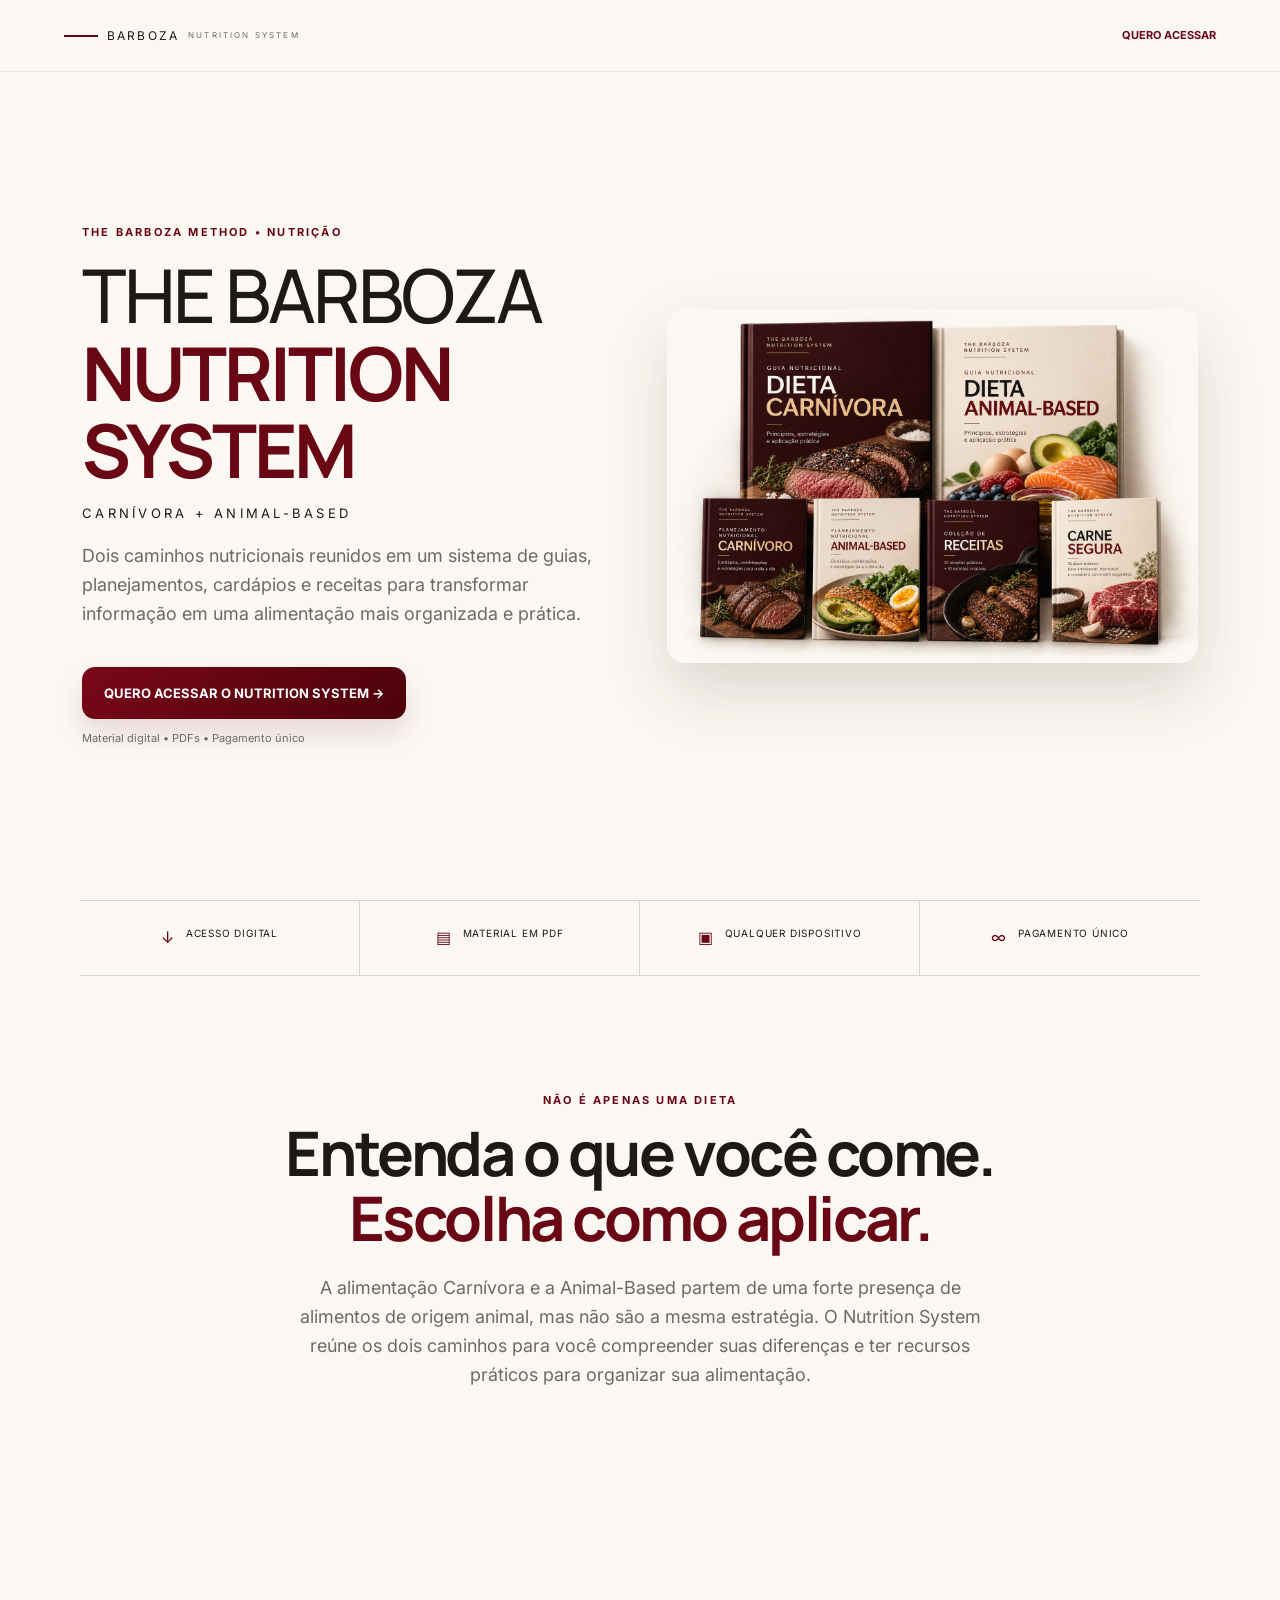
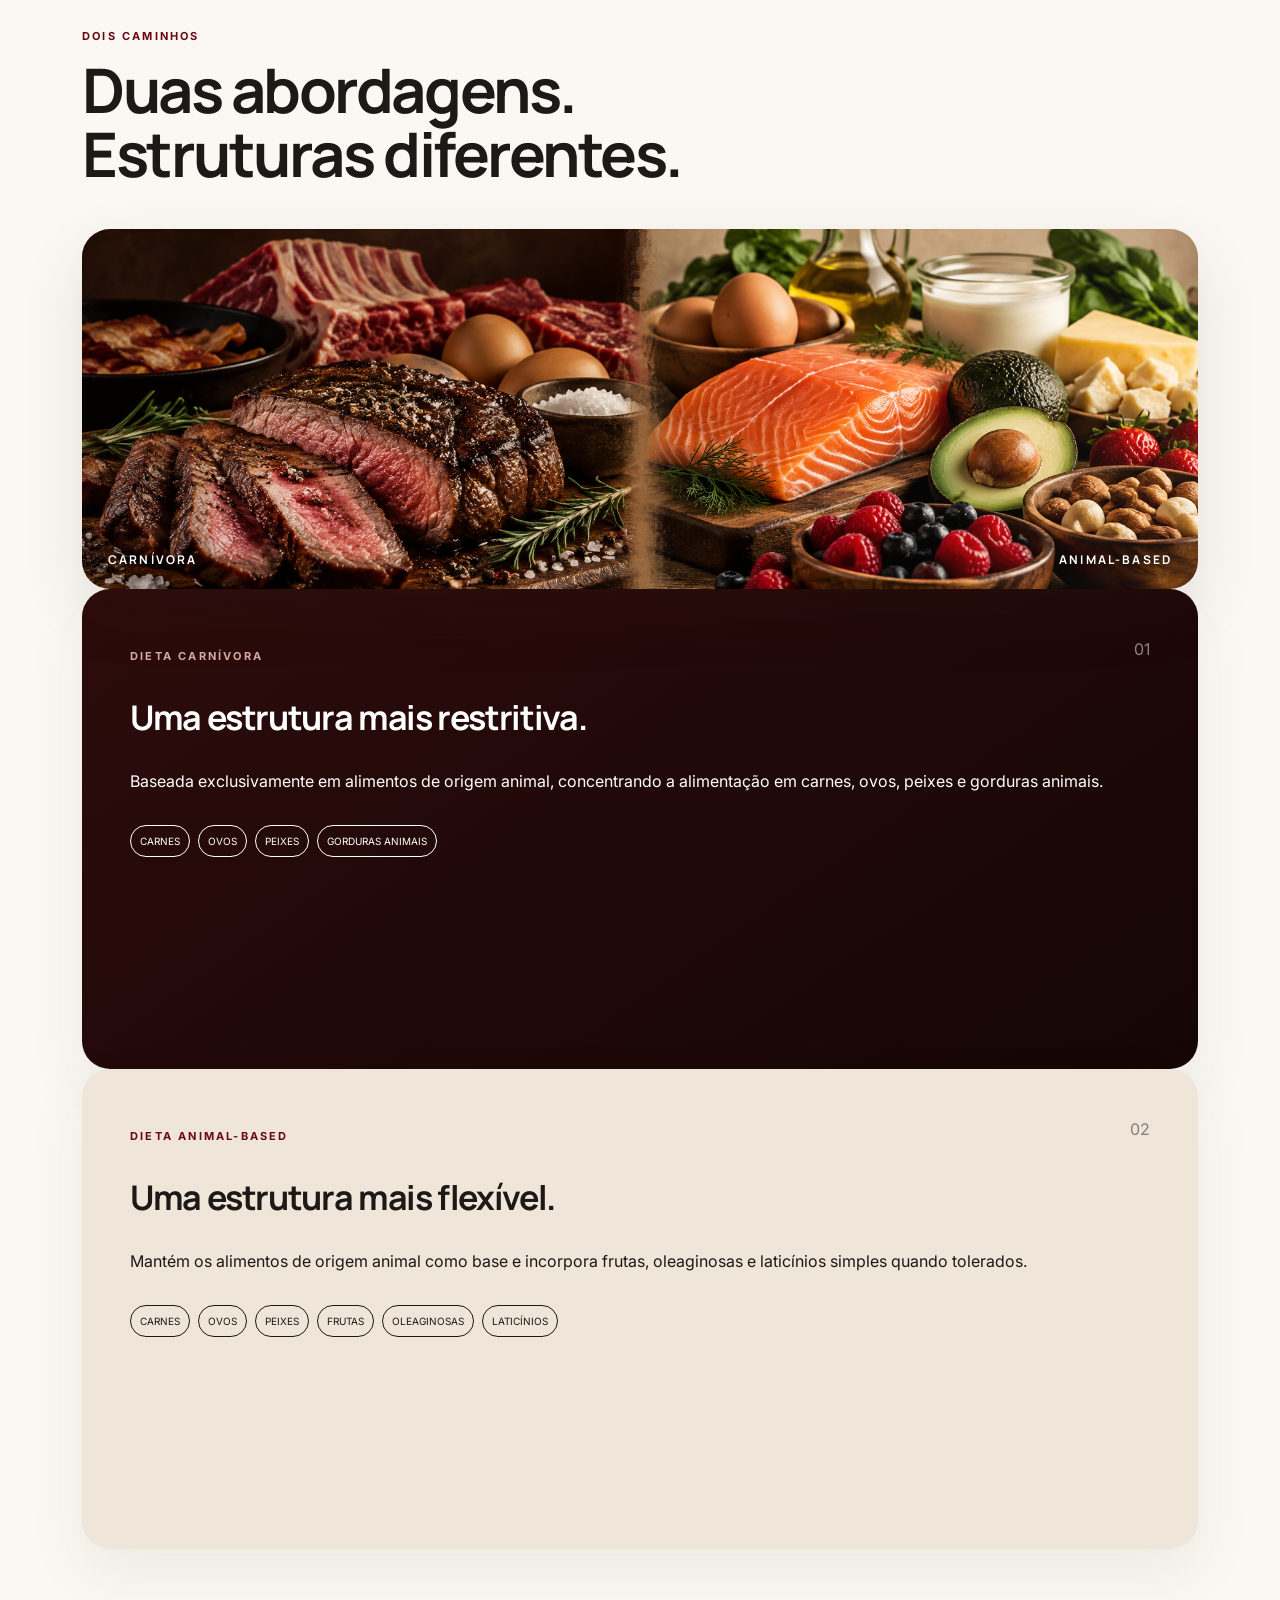
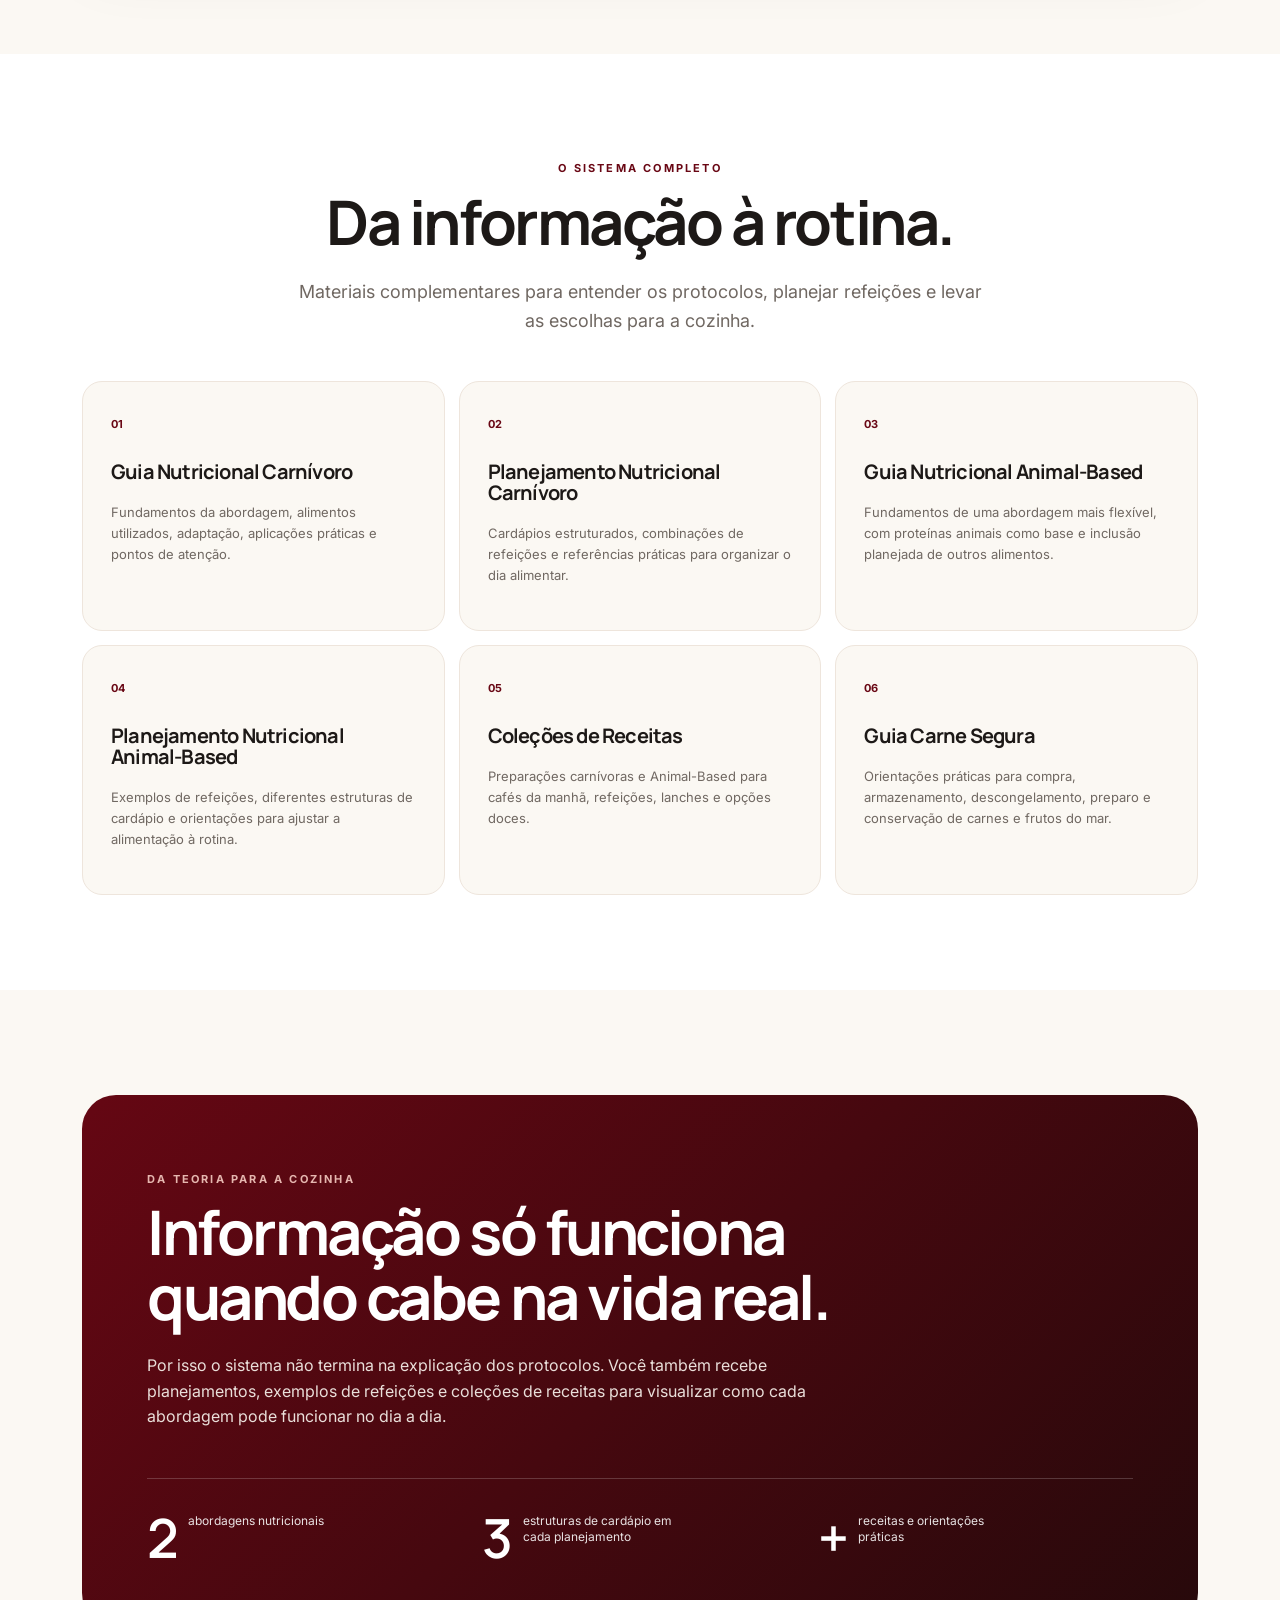
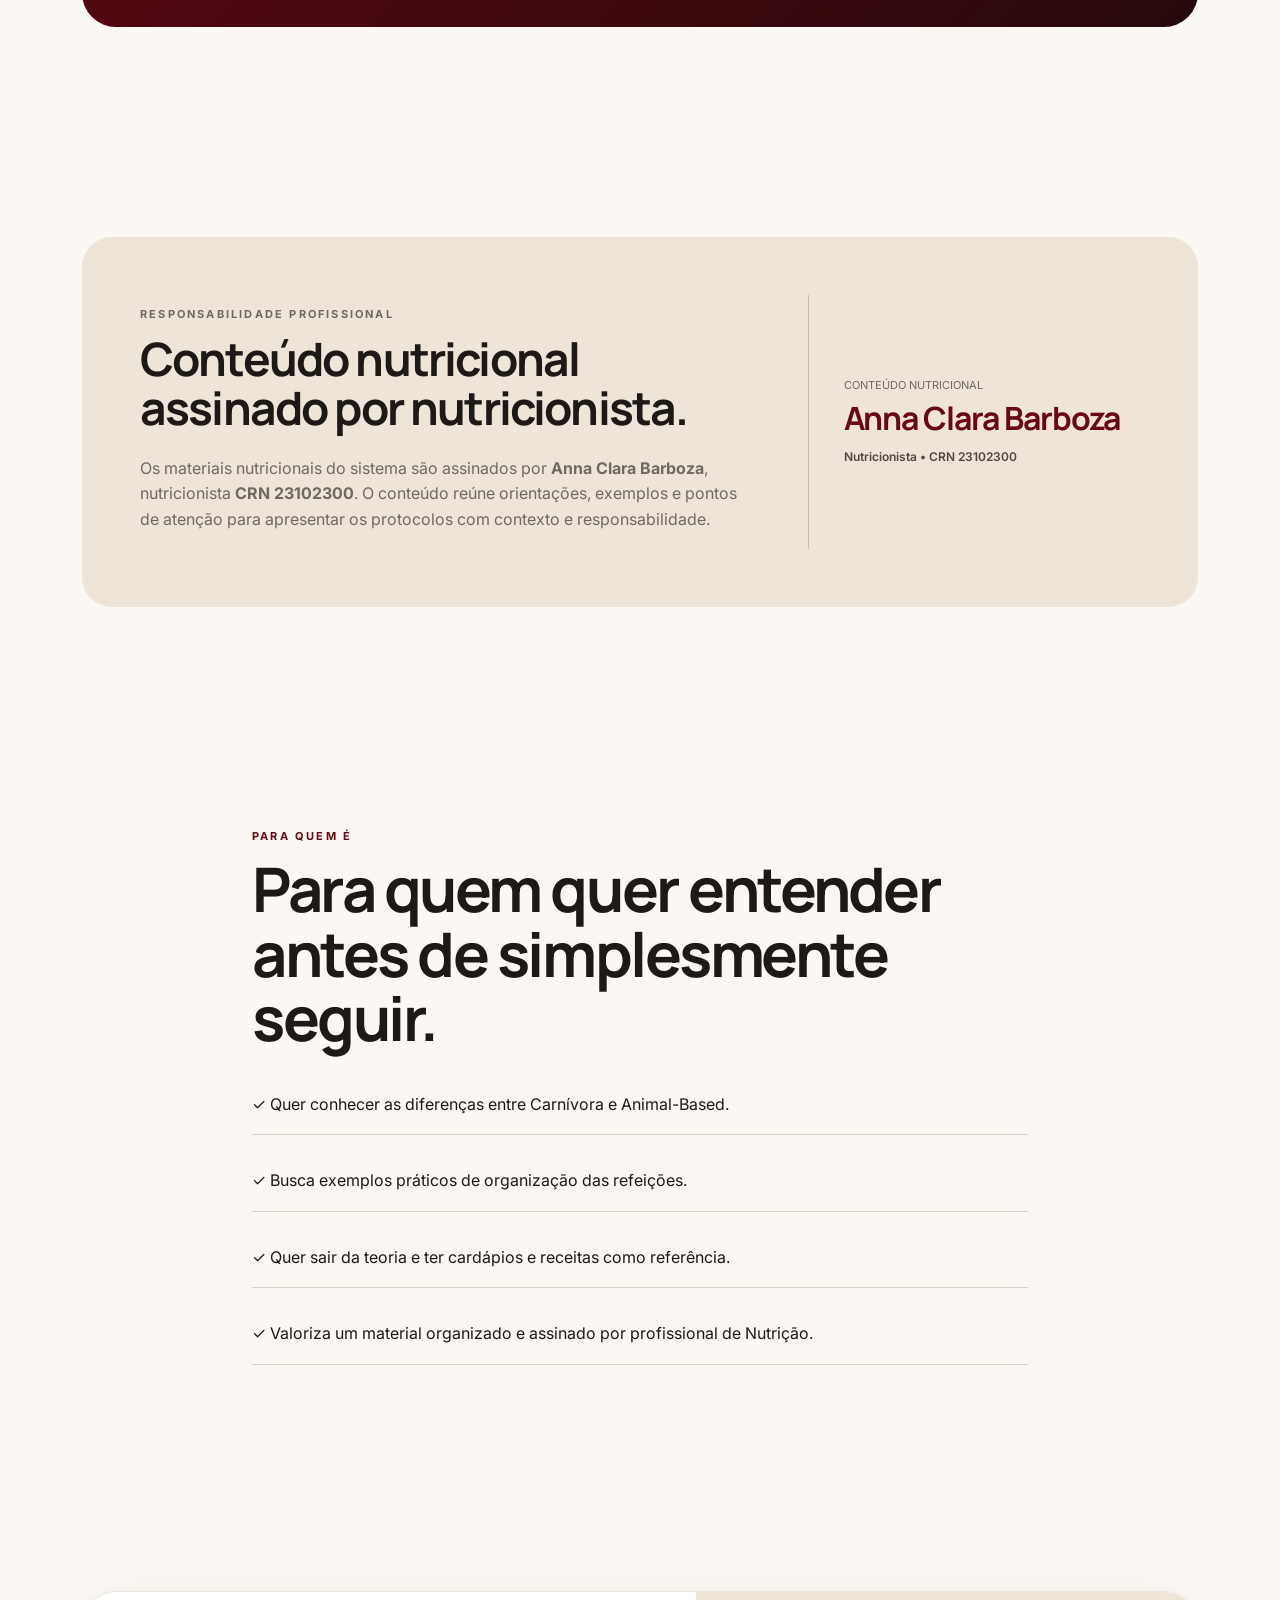
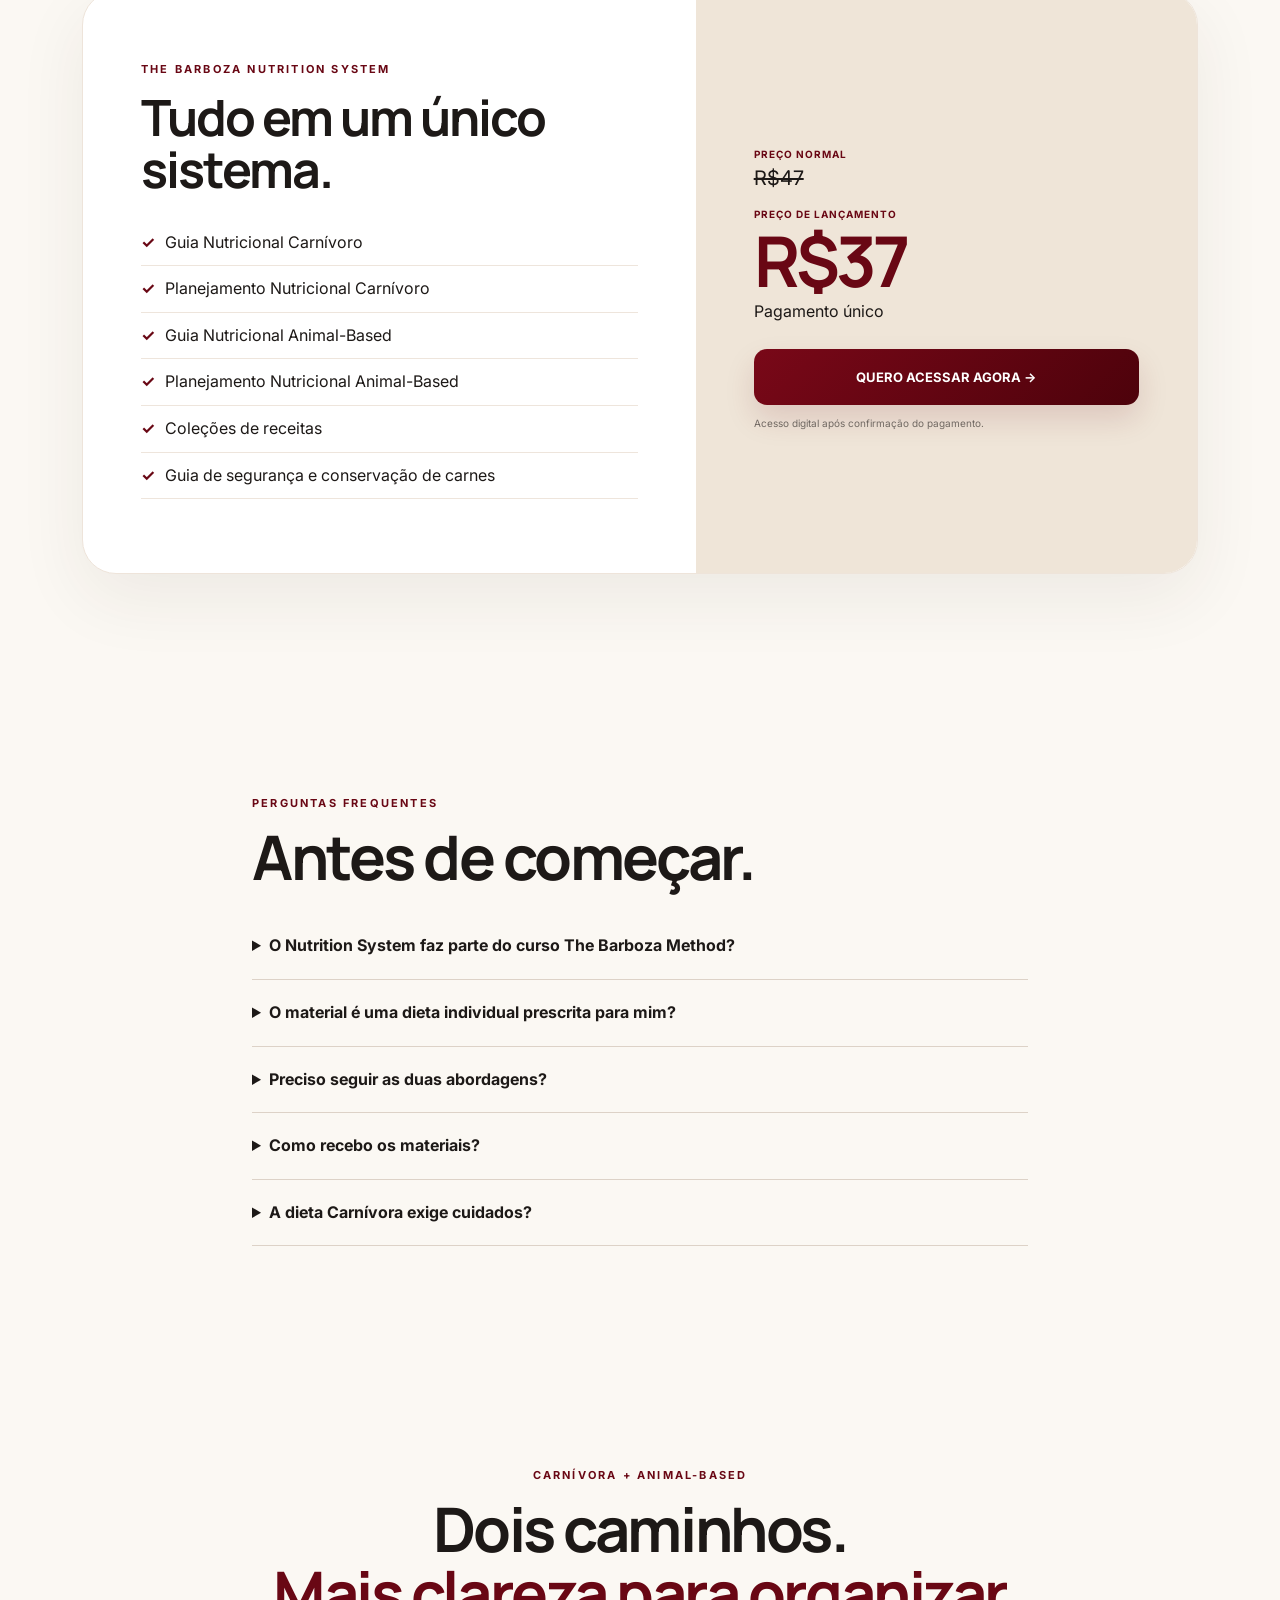
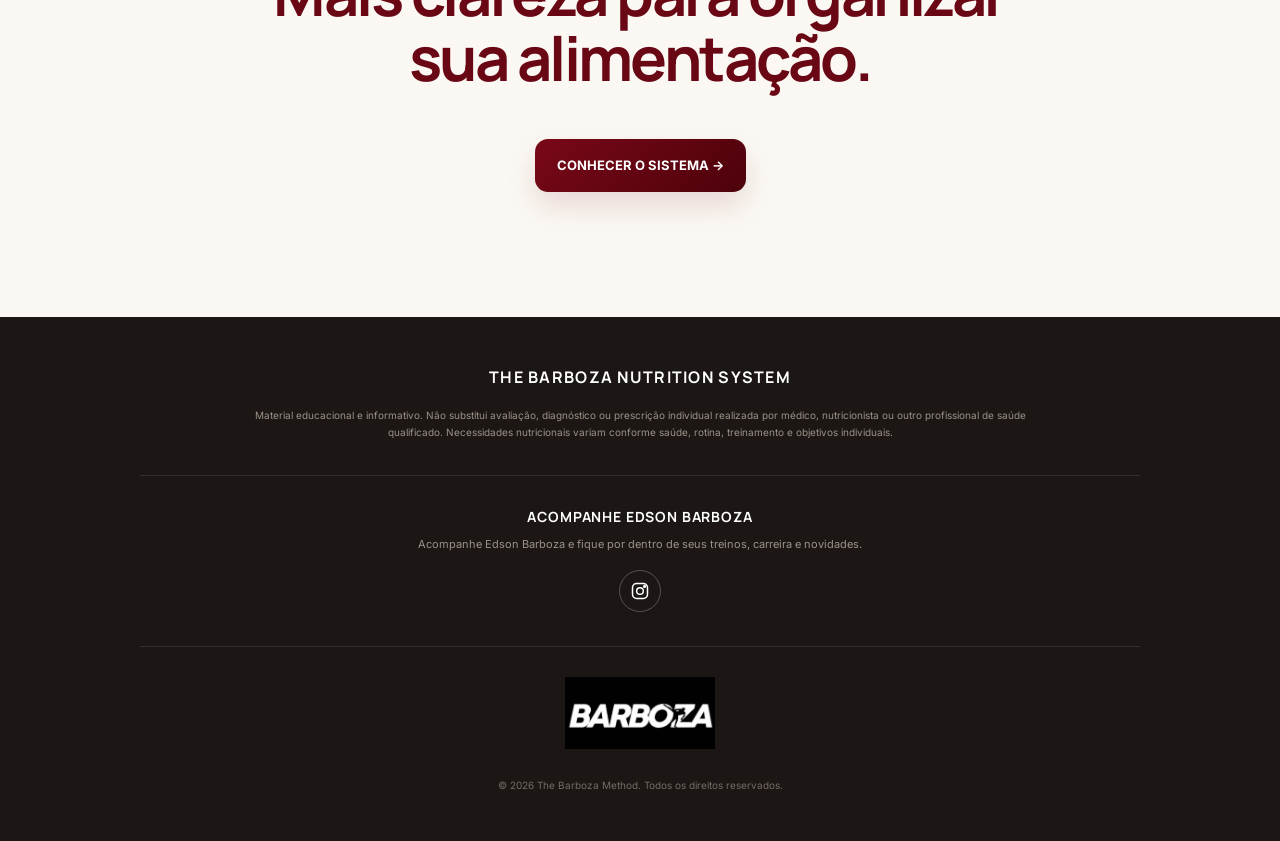
==== commit 43707c69: "Fix Instagram icon in PT footer" ====
--- a/index.html
+++ b/index.html
@@ -115,14 +115,18 @@
       </p>
 
       <a
-        class="social-button"
-        href="https://www.instagram.com/edsonbarbozajr?utm_source=ig_web_button_share_sheet&stkn=ZDNlZDc0MzIxNw=="
-        target="_blank"
-        rel="noopener noreferrer"
-        aria-label="Instagram — Edson Barboza"
-      >
-        Instagram
-      </a>
+  class="social-button"
+  href="https://www.instagram.com/edsonbarbozajr?utm_source=ig_web_button_share_sheet&stkn=ZDNlZDc0MzIxNw=="
+  target="_blank"
+  rel="noopener noreferrer"
+  aria-label="Instagram — Edson Barboza"
+>
+  <svg viewBox="0 0 24 24" aria-hidden="true">
+    <rect x="3" y="3" width="18" height="18" rx="5"></rect>
+    <circle cx="12" cy="12" r="4"></circle>
+    <circle cx="17.5" cy="6.5" r="1"></circle>
+  </svg>
+</a>
     </div>
 
     <div class="barboza-footer-brand">
--- a/styles.css
+++ b/styles.css
@@ -207,3 +207,113 @@
     width:100%;
   }
 }
+/* ===== BARBOZA NUTRITION FOOTER ===== */
+
+.footer-content{
+  max-width:1000px;
+  margin:0 auto;
+}
+
+.footer-title{
+  display:block;
+  font-family:Manrope,sans-serif;
+  font-size:16px;
+  letter-spacing:.08em;
+  color:#fff;
+}
+
+.footer-disclaimer{
+  max-width:800px;
+  margin:16px auto 0;
+  font-size:10px;
+  line-height:1.7;
+  color:#9c918a;
+}
+
+.footer-social{
+  margin-top:34px;
+  padding-top:30px;
+  border-top:1px solid rgba(255,255,255,.10);
+}
+
+.footer-social strong{
+  display:block;
+  font-family:Manrope,sans-serif;
+  font-size:14px;
+  letter-spacing:.06em;
+  color:#fff;
+}
+
+.footer-social p{
+  margin:8px auto 16px;
+  font-size:11px;
+  color:#9c918a;
+}
+
+.social-button{
+  display:inline-flex;
+  align-items:center;
+  justify-content:center;
+  width:42px;
+  height:42px;
+  padding:0;
+  border:1px solid rgba(255,255,255,.25);
+  border-radius:50%;
+  color:#fff;
+  transition:.2s ease;
+}
+
+.social-button svg{
+  width:20px;
+  height:20px;
+  fill:none;
+  stroke:currentColor;
+  stroke-width:1.8;
+}
+
+.social-button:hover{
+  background:#fff;
+  color:#1c1714;
+  transform:translateY(-2px);
+}
+
+.barboza-footer-brand{
+  display:flex;
+  justify-content:center;
+  align-items:center;
+  margin-top:34px;
+  padding-top:30px;
+  border-top:1px solid rgba(255,255,255,.10);
+}
+
+.barboza-footer-brand img{
+  display:block;
+  width:150px;
+  max-width:150px;
+  height:auto;
+  object-fit:contain;
+}
+
+.footer-copyright{
+  display:block;
+  margin-top:28px;
+  color:#756c66;
+  font-size:10px;
+}
+
+@media(max-width:560px){
+  .barboza-footer-brand img{
+  width:130px;
+  max-width:130px;
+}
+
+  .footer-social{
+    margin-top:28px;
+    padding-top:26px;
+  }
+
+  .barboza-footer-brand{
+    margin-top:28px;
+    padding-top:26px;
+  }
+}
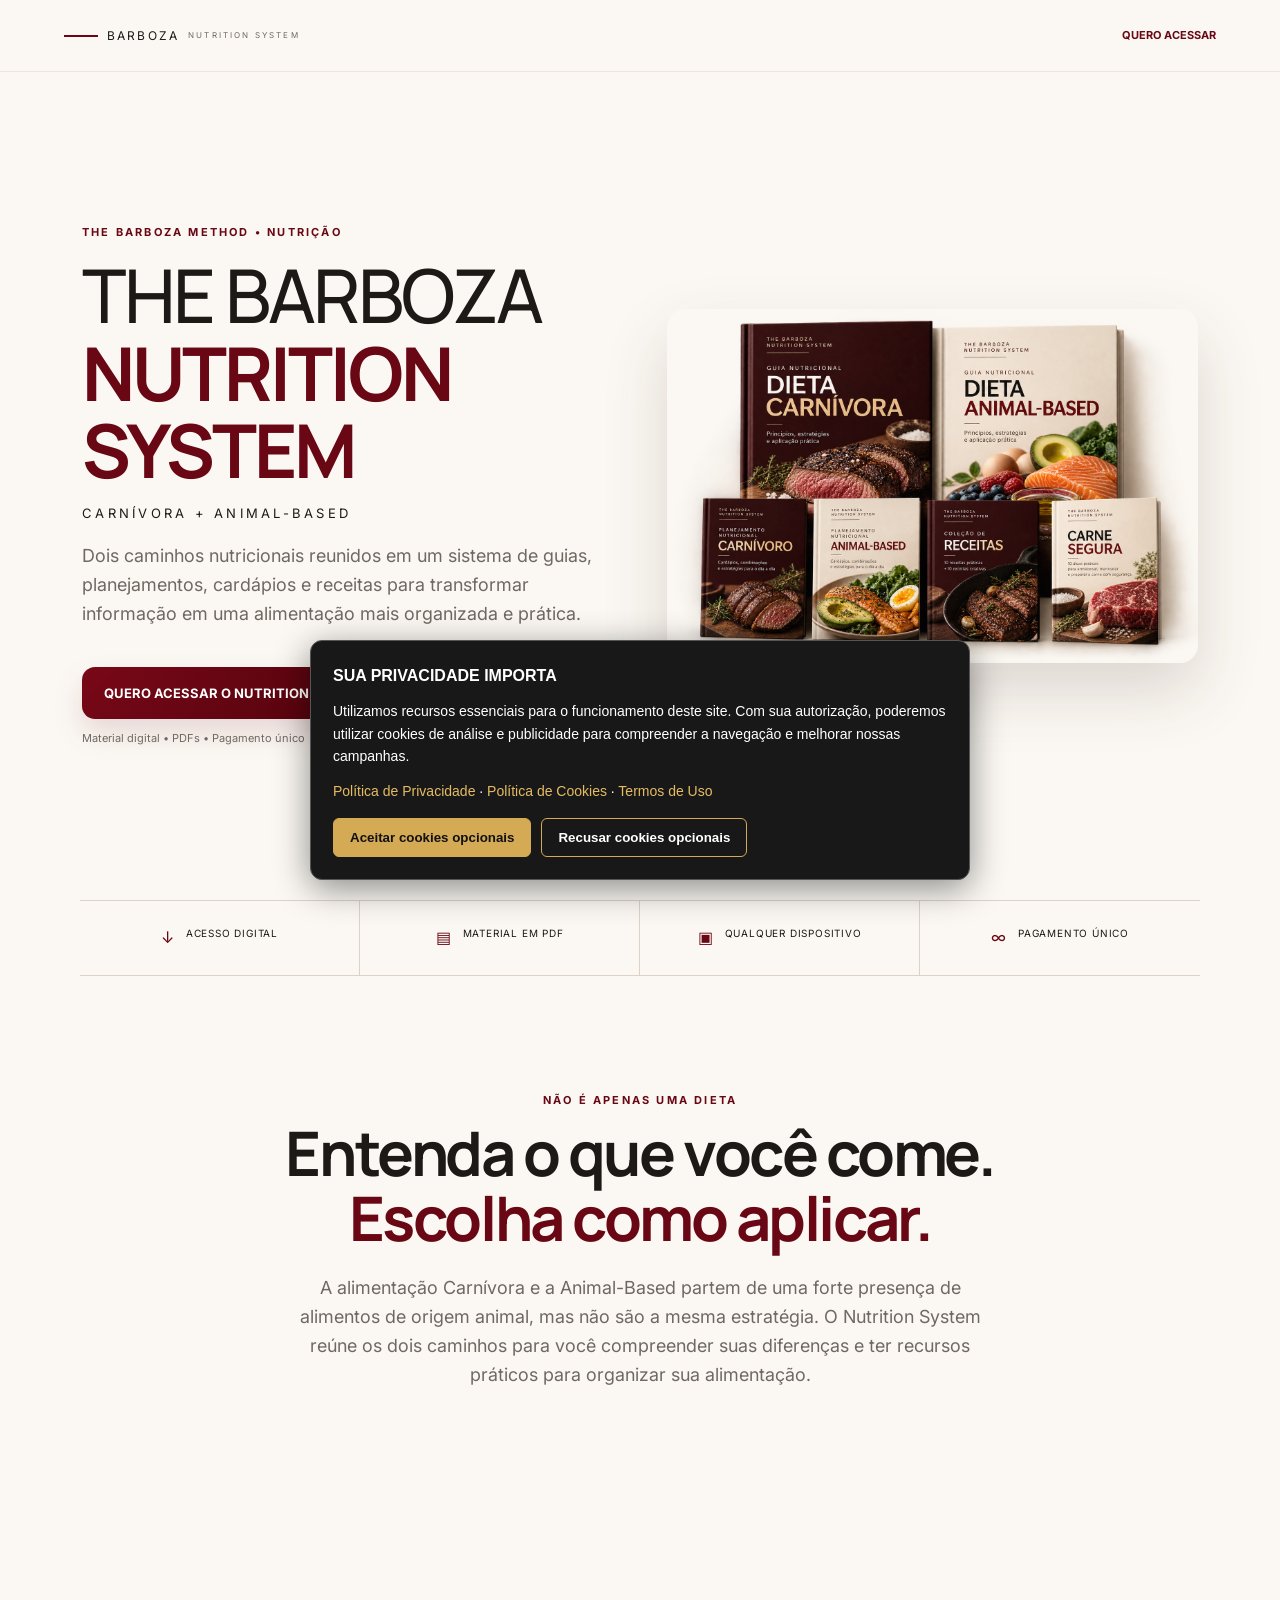
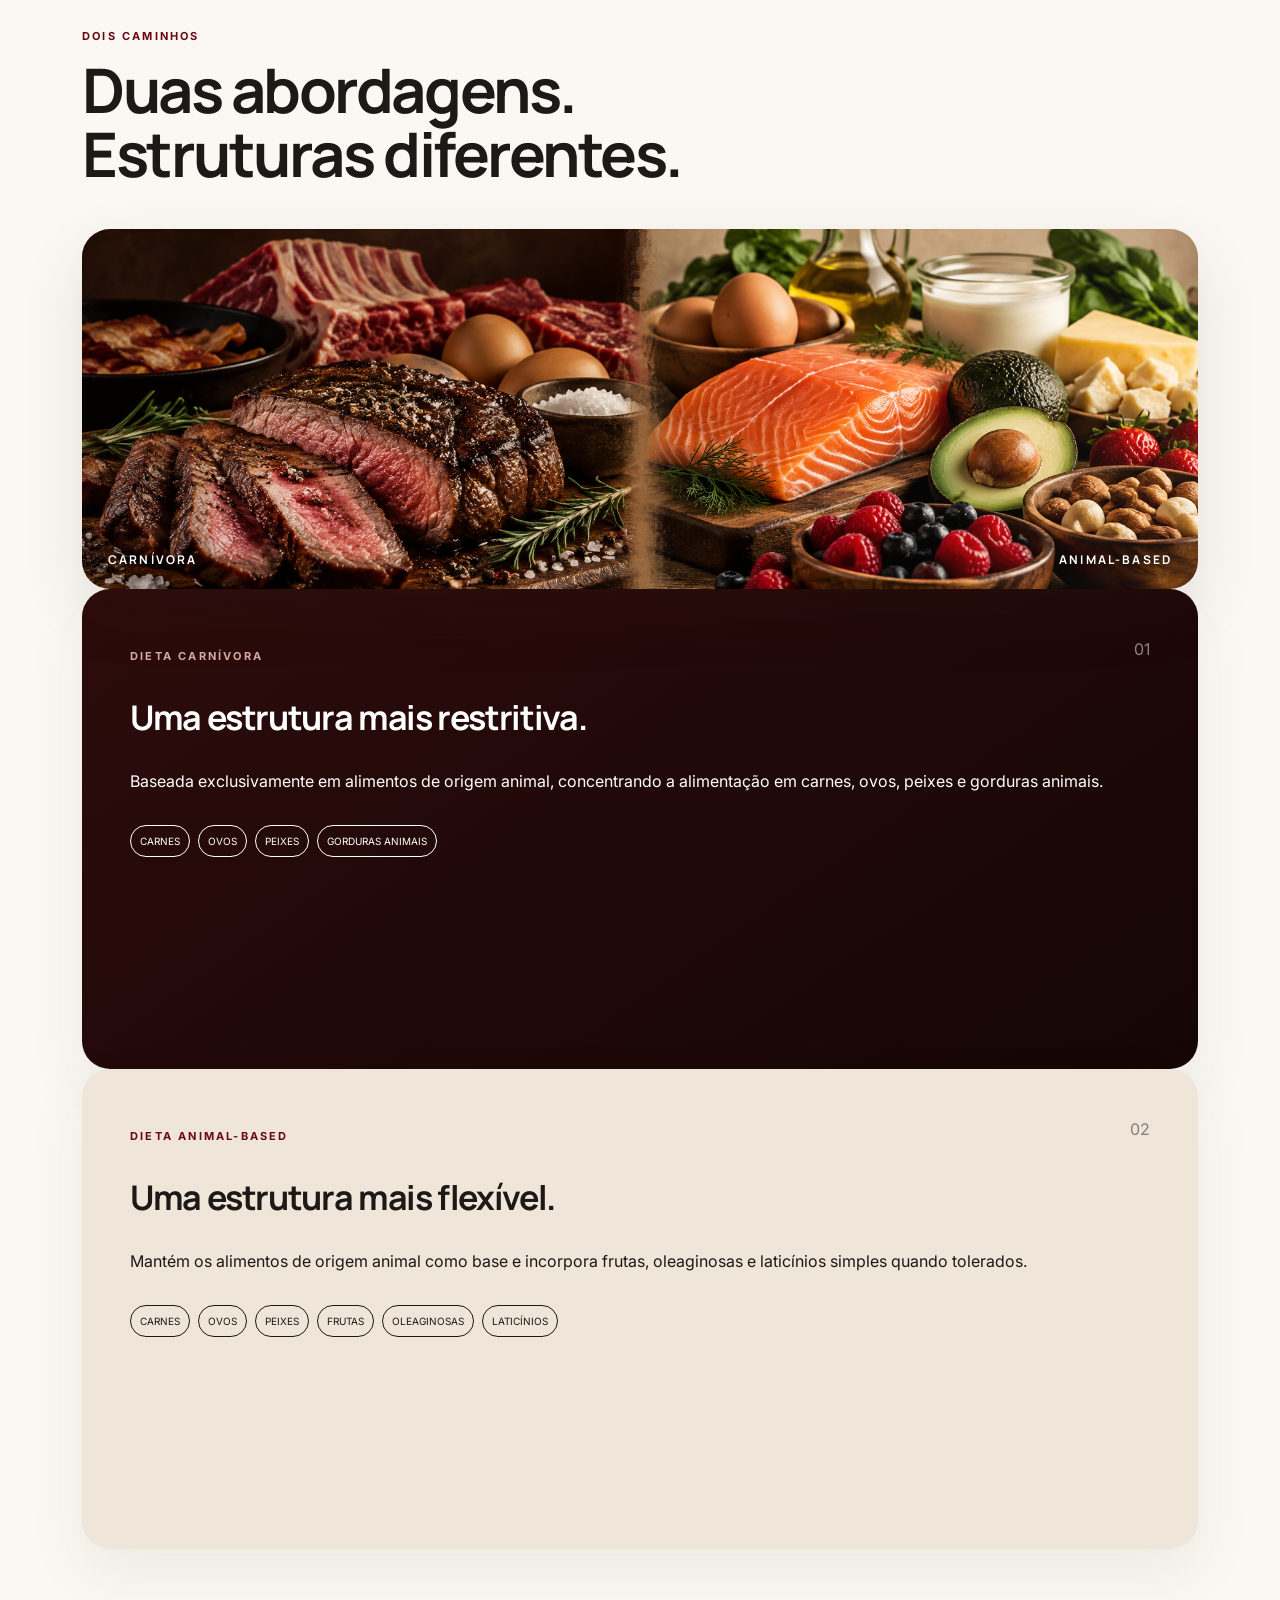
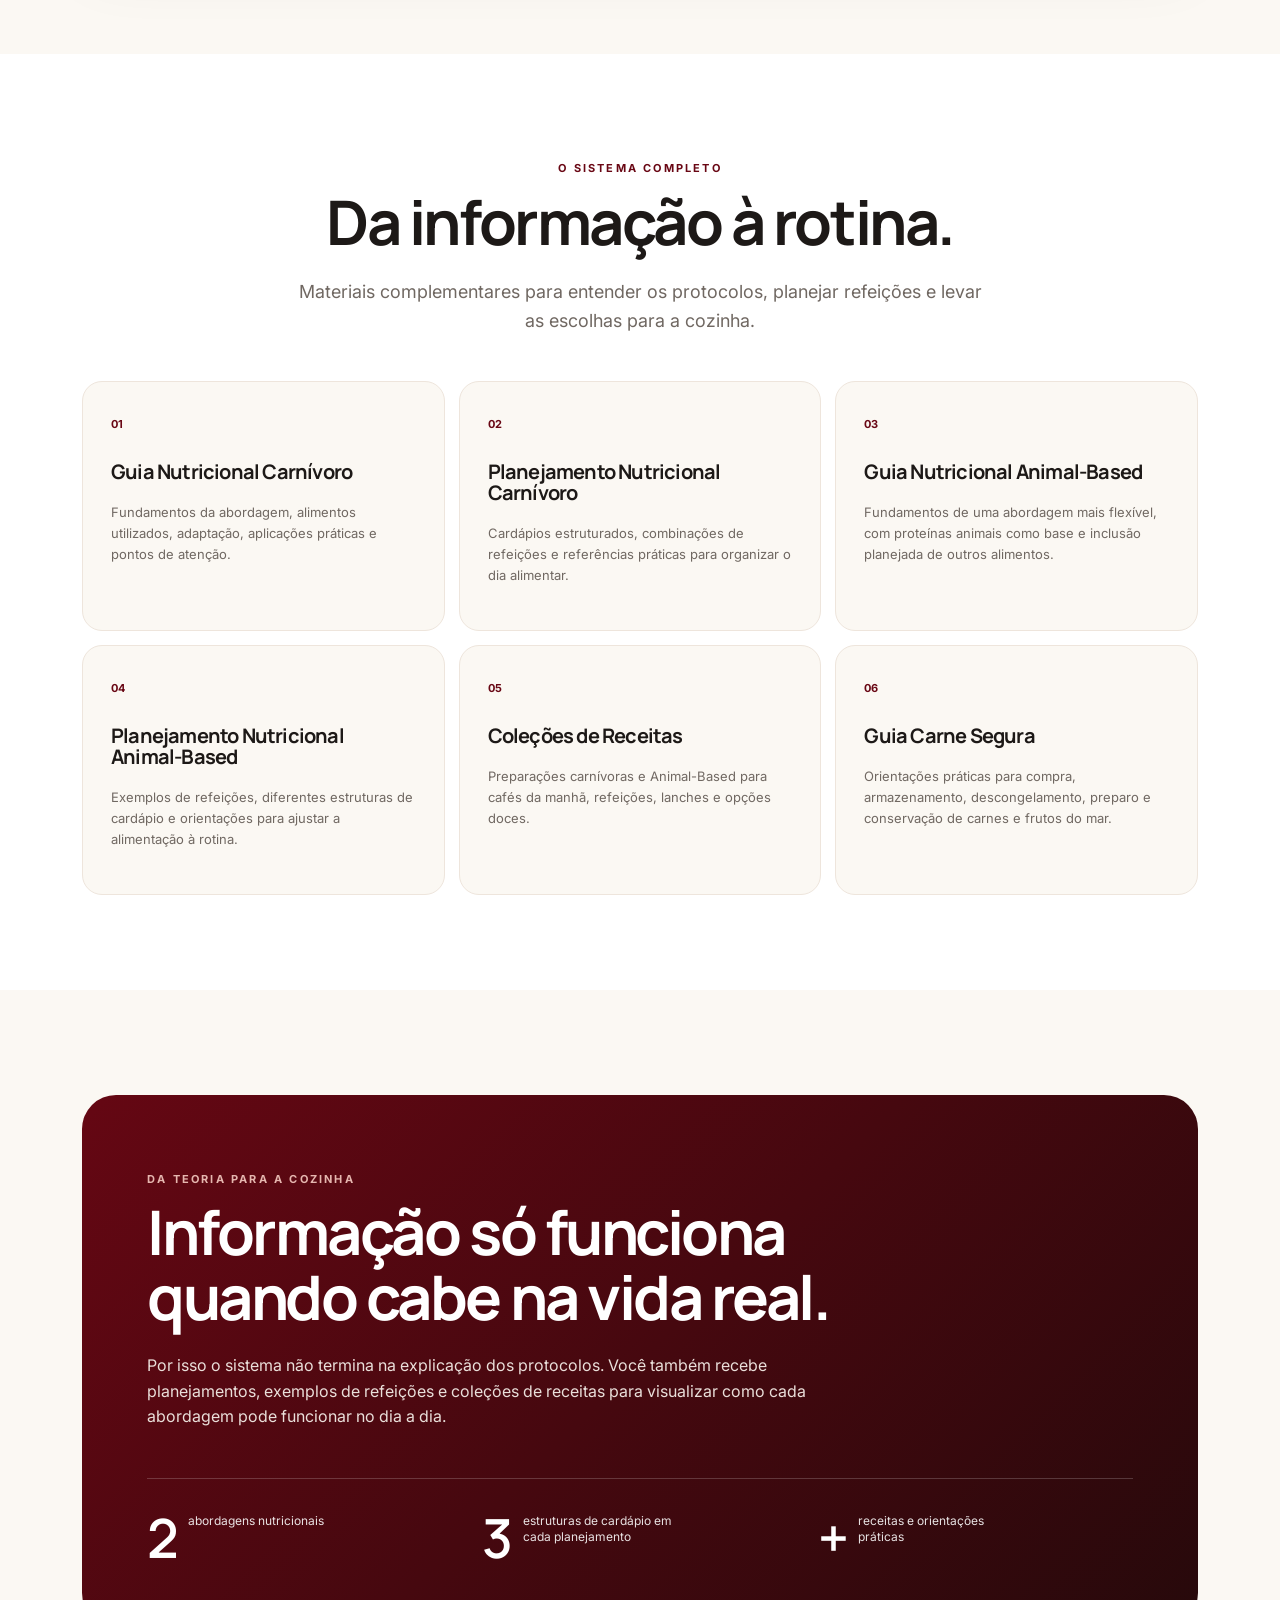
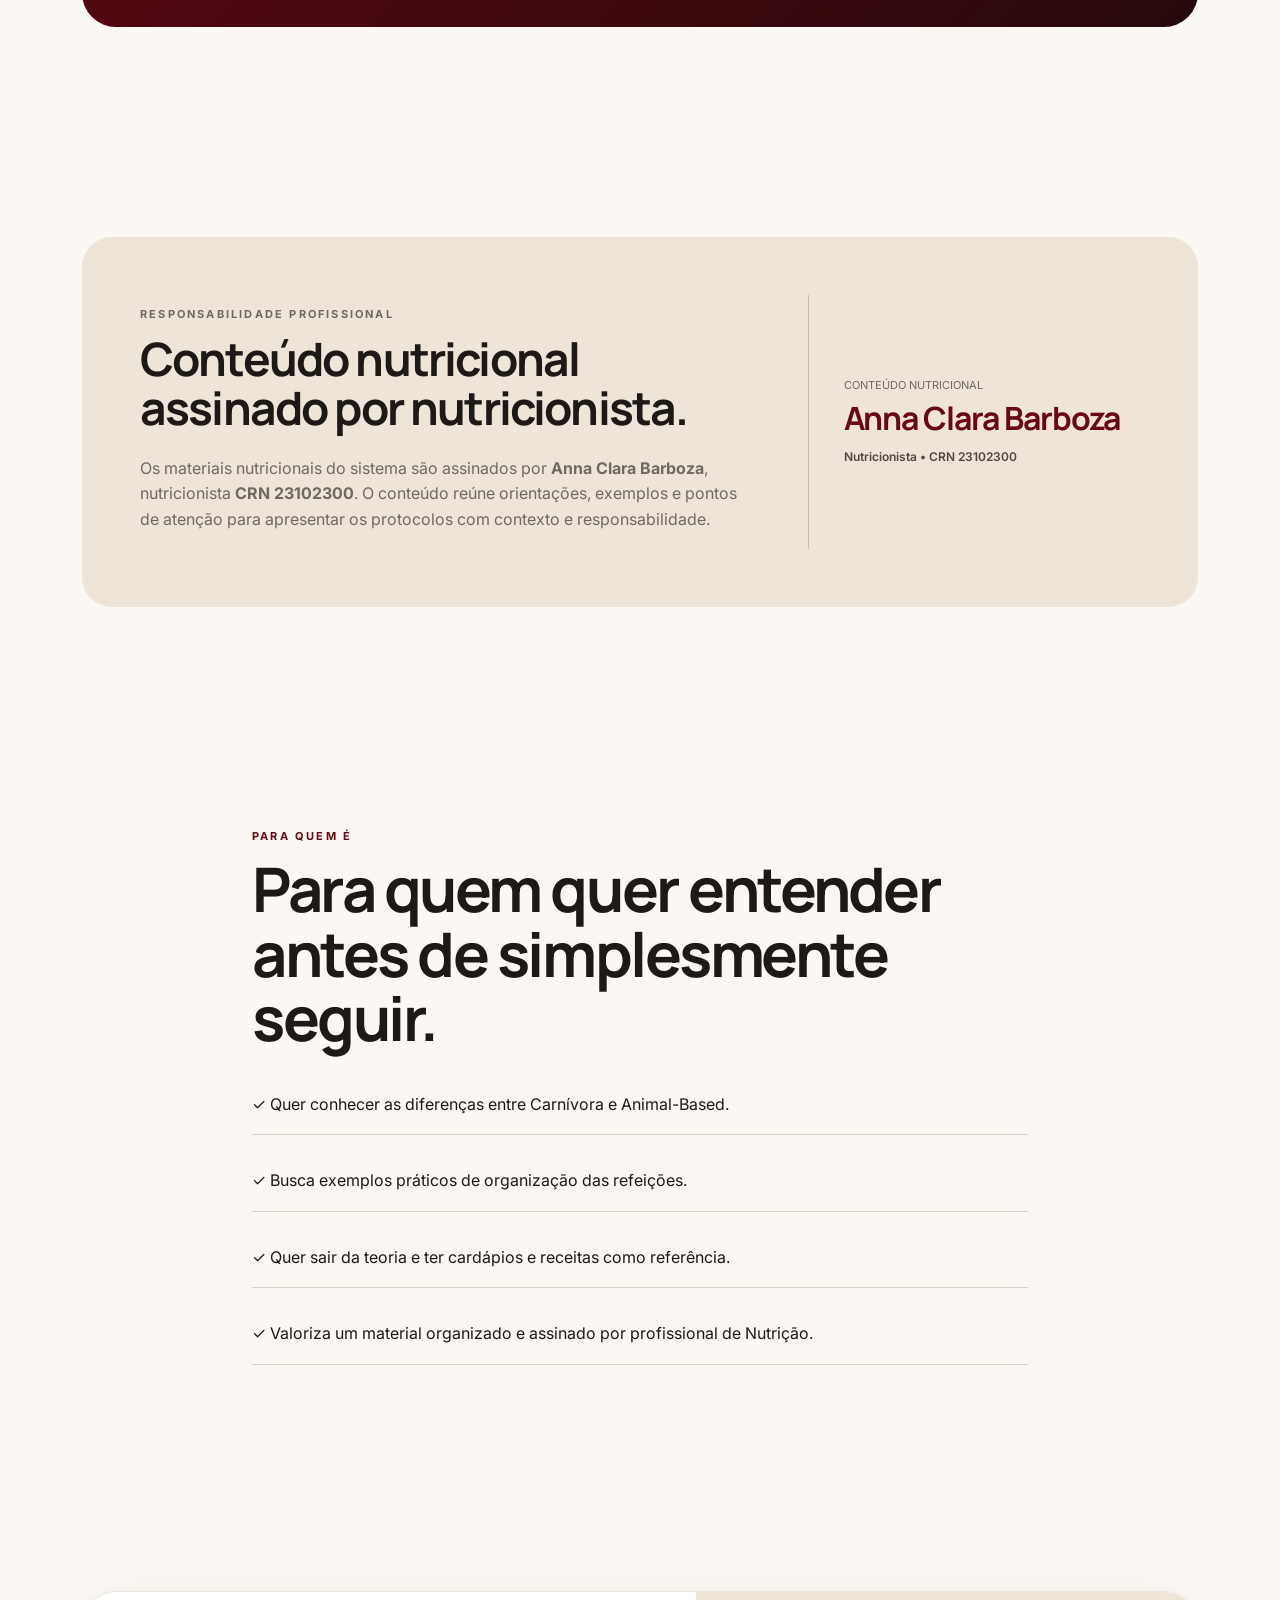
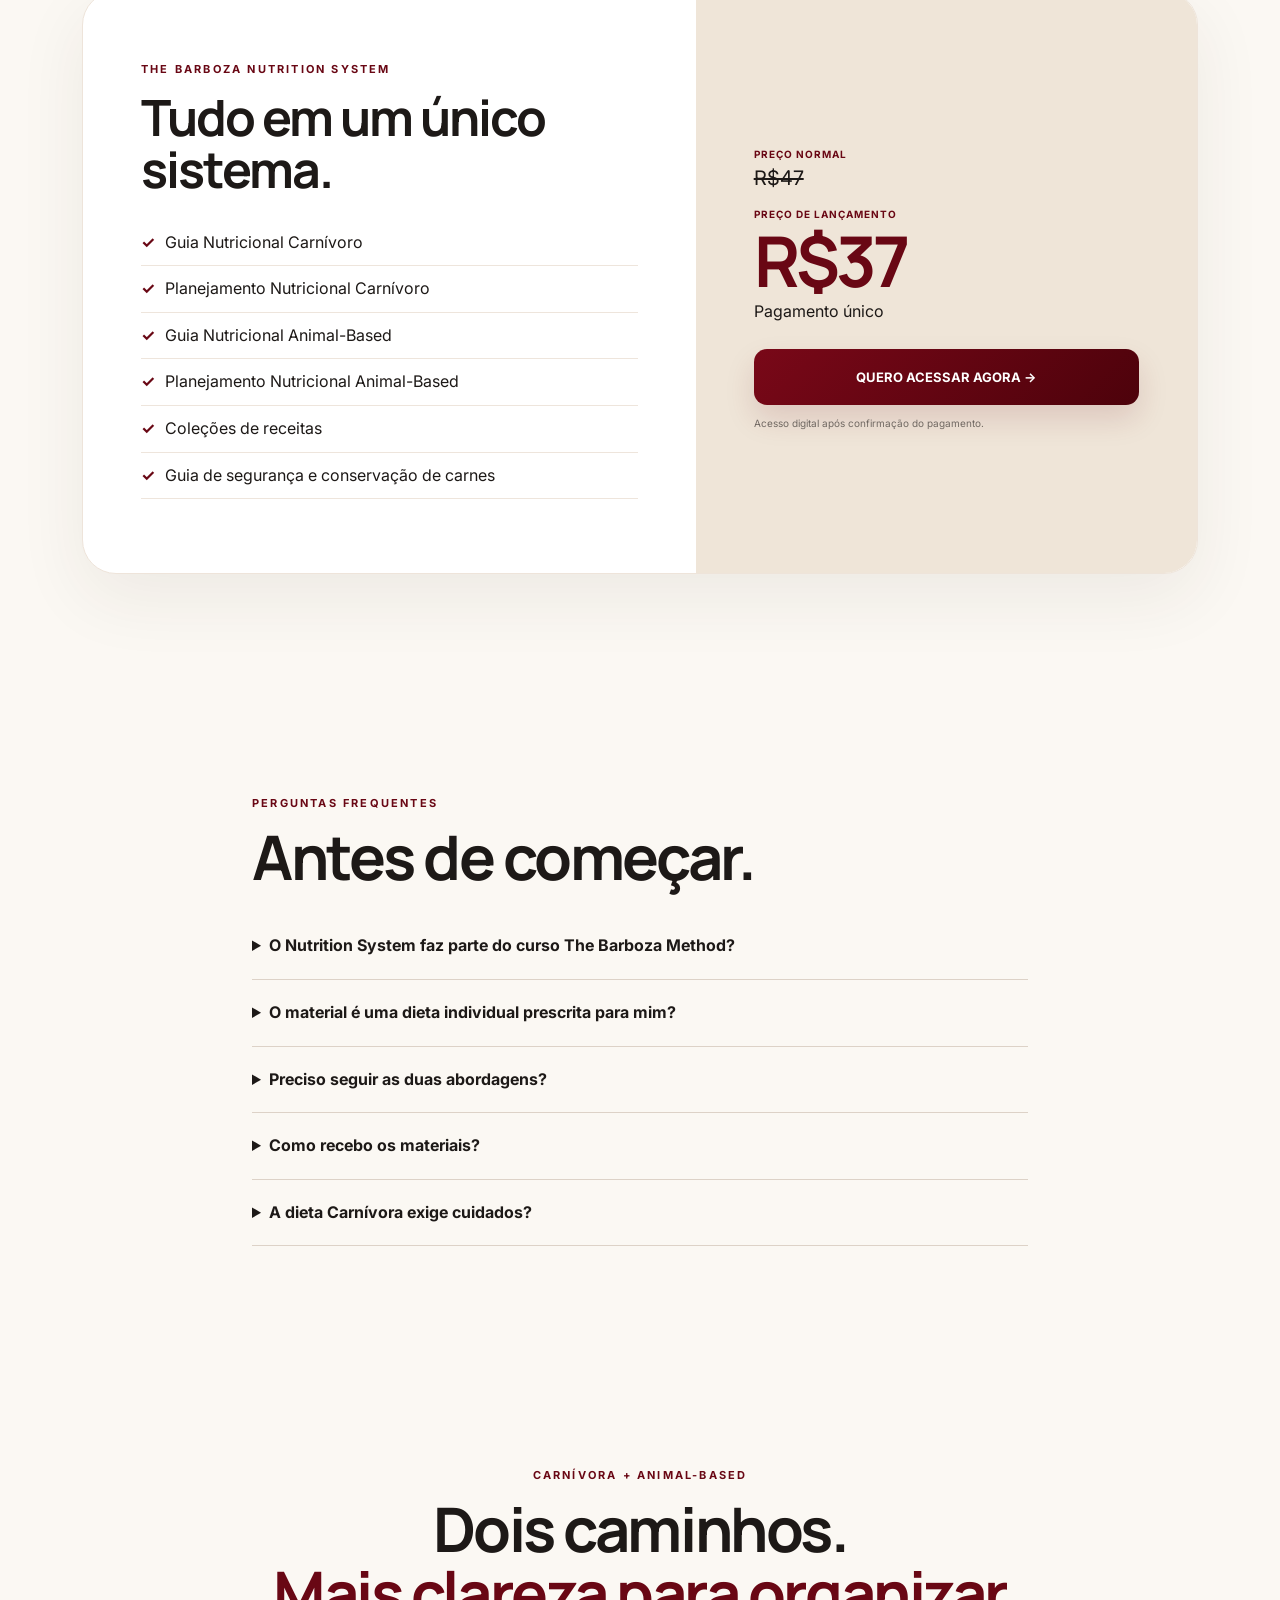
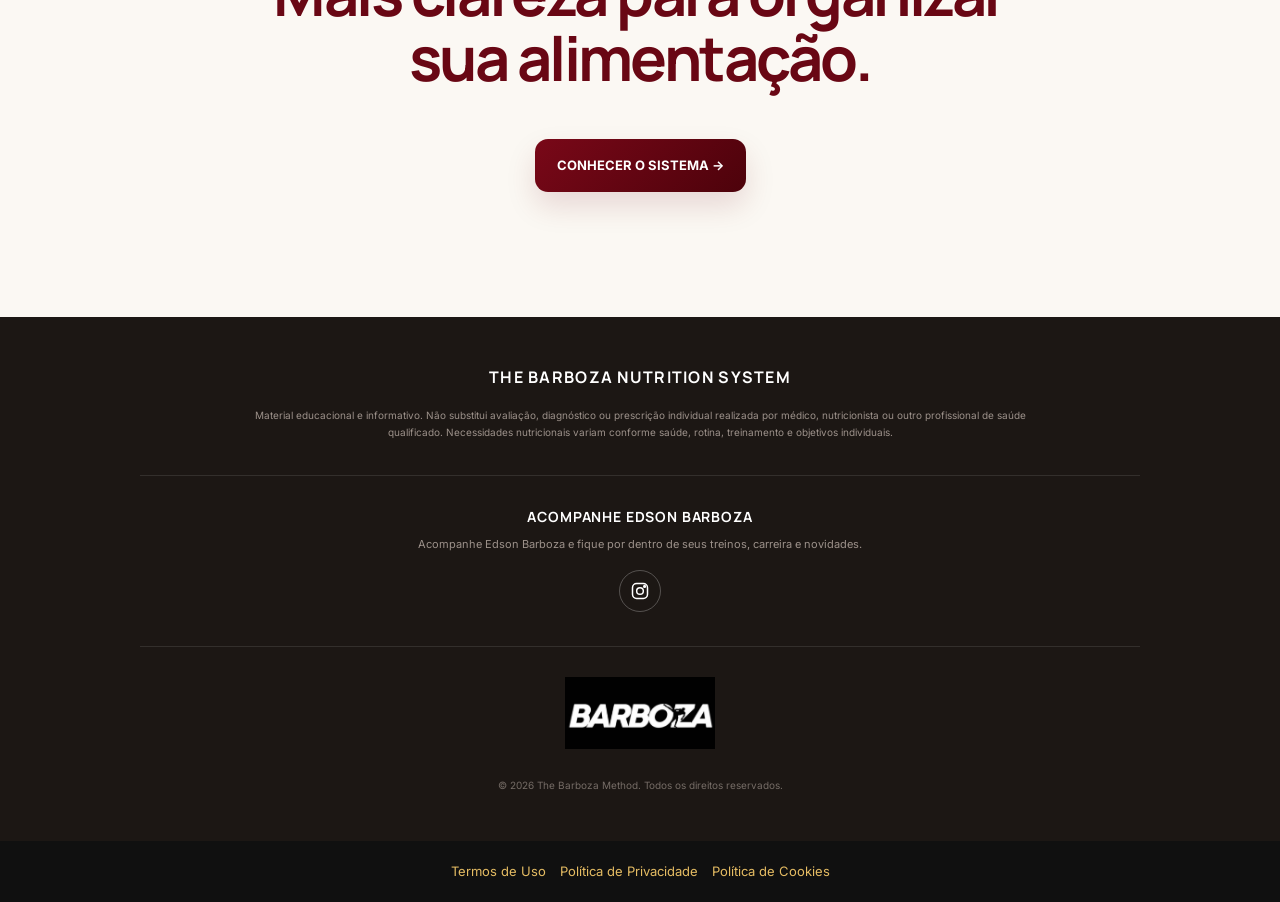
==== commit 51d96868: "Update index.html" ====
--- a/index.html
+++ b/index.html
@@ -143,5 +143,157 @@
   </div>
 </footer>
 <div class="sticky"><div><small>LANÇAMENTO</small><b>R$37</b></div><a class="checkout" href="#">QUERO ACESSAR</a></div>
+  
+<style>
+  .nutrition-legal-links {
+    display: flex;
+    justify-content: center;
+    flex-wrap: wrap;
+    gap: 14px;
+    padding: 20px;
+    background: #101010;
+  }
+  .nutrition-legal-links a {
+    color: #e5bc63;
+    font-size: 13px;
+  }
+  .nutrition-cookie-banner {
+    position: fixed;
+    bottom: 20px;
+    left: 20px;
+    right: 20px;
+    max-width: 660px;
+    margin: auto;
+    padding: 22px;
+    background: #181818;
+    color: #fff;
+    border: 1px solid #555;
+    border-radius: 12px;
+    z-index: 9999;
+    box-shadow: 0 8px 35px rgba(0,0,0,.45);
+    font-family: Arial, sans-serif;
+  }
+  .nutrition-cookie-banner[hidden],
+  #nutrition-cookie-settings[hidden] {
+    display: none !important;
+  }
+  .nutrition-cookie-banner p {
+    font-size: 14px;
+    line-height: 1.6;
+    margin: 12px 0;
+  }
+  .nutrition-cookie-banner a {
+    color: #e5bc63;
+  }
+  .nutrition-cookie-actions {
+    display: flex;
+    flex-wrap: wrap;
+    gap: 10px;
+    margin-top: 16px;
+  }
+  .nutrition-cookie-actions button,
+  #nutrition-cookie-settings {
+    padding: 11px 16px;
+    border: 1px solid #d4aa55;
+    border-radius: 6px;
+    background: #d4aa55;
+    color: #111;
+    cursor: pointer;
+    font-weight: 700;
+  }
+  .nutrition-cookie-actions .reject {
+    background: transparent;
+    color: #fff;
+  }
+  #nutrition-cookie-settings {
+    position: fixed;
+    bottom: 12px;
+    left: 12px;
+    z-index: 9998;
+    font-size: 12px;
+  }
+</style>
+
+<nav class="nutrition-legal-links" aria-label="Documentos legais">
+  <a href="termos-de-uso.html">Termos de Uso</a>
+  <a href="politica-de-privacidade.html">Política de Privacidade</a>
+  <a href="politica-de-cookies.html">Política de Cookies</a>
+</nav>
+
+<div id="nutrition-cookie-banner"
+     class="nutrition-cookie-banner"
+     role="dialog"
+     aria-label="Preferências de cookies"
+     hidden>
+  <strong>SUA PRIVACIDADE IMPORTA</strong>
+  <p>
+    Utilizamos recursos essenciais para o funcionamento deste site.
+    Com sua autorização, poderemos utilizar cookies de análise
+    e publicidade para compreender a navegação e melhorar nossas campanhas.
+  </p>
+  <p>
+    <a href="politica-de-privacidade.html">Política de Privacidade</a> ·
+    <a href="politica-de-cookies.html">Política de Cookies</a> ·
+    <a href="termos-de-uso.html">Termos de Uso</a>
+  </p>
+  <div class="nutrition-cookie-actions">
+    <button type="button" id="nutrition-accept">
+      Aceitar cookies opcionais
+    </button>
+    <button type="button" id="nutrition-reject" class="reject">
+      Recusar cookies opcionais
+    </button>
+  </div>
+</div>
+
+<button type="button" id="nutrition-cookie-settings" hidden>
+  Preferências de cookies
+</button>
+
+<script>
+(function () {
+  const key = "barboza-nutrition-cookie-consent";
+  const banner = document.getElementById("nutrition-cookie-banner");
+  const settings = document.getElementById("nutrition-cookie-settings");
+
+  function showPreferences() {
+    banner.hidden = false;
+    settings.hidden = true;
+  }
+
+  function savePreference(value) {
+    try {
+      localStorage.setItem(key, value);
+    } catch (error) {}
+    banner.hidden = true;
+    settings.hidden = false;
+  }
+
+  document.getElementById("nutrition-accept")
+    .addEventListener("click", function () {
+      savePreference("accepted");
+    });
+
+  document.getElementById("nutrition-reject")
+    .addEventListener("click", function () {
+      savePreference("rejected");
+    });
+
+  settings.addEventListener("click", showPreferences);
+
+  let preference = null;
+  try {
+    preference = localStorage.getItem(key);
+  } catch (error) {}
+
+  if (preference === "accepted" || preference === "rejected") {
+    banner.hidden = true;
+    settings.hidden = false;
+  } else {
+    showPreferences();
+  }
+})();
+</script>
+
 <script src="script.js"></script>
 </body></html>
